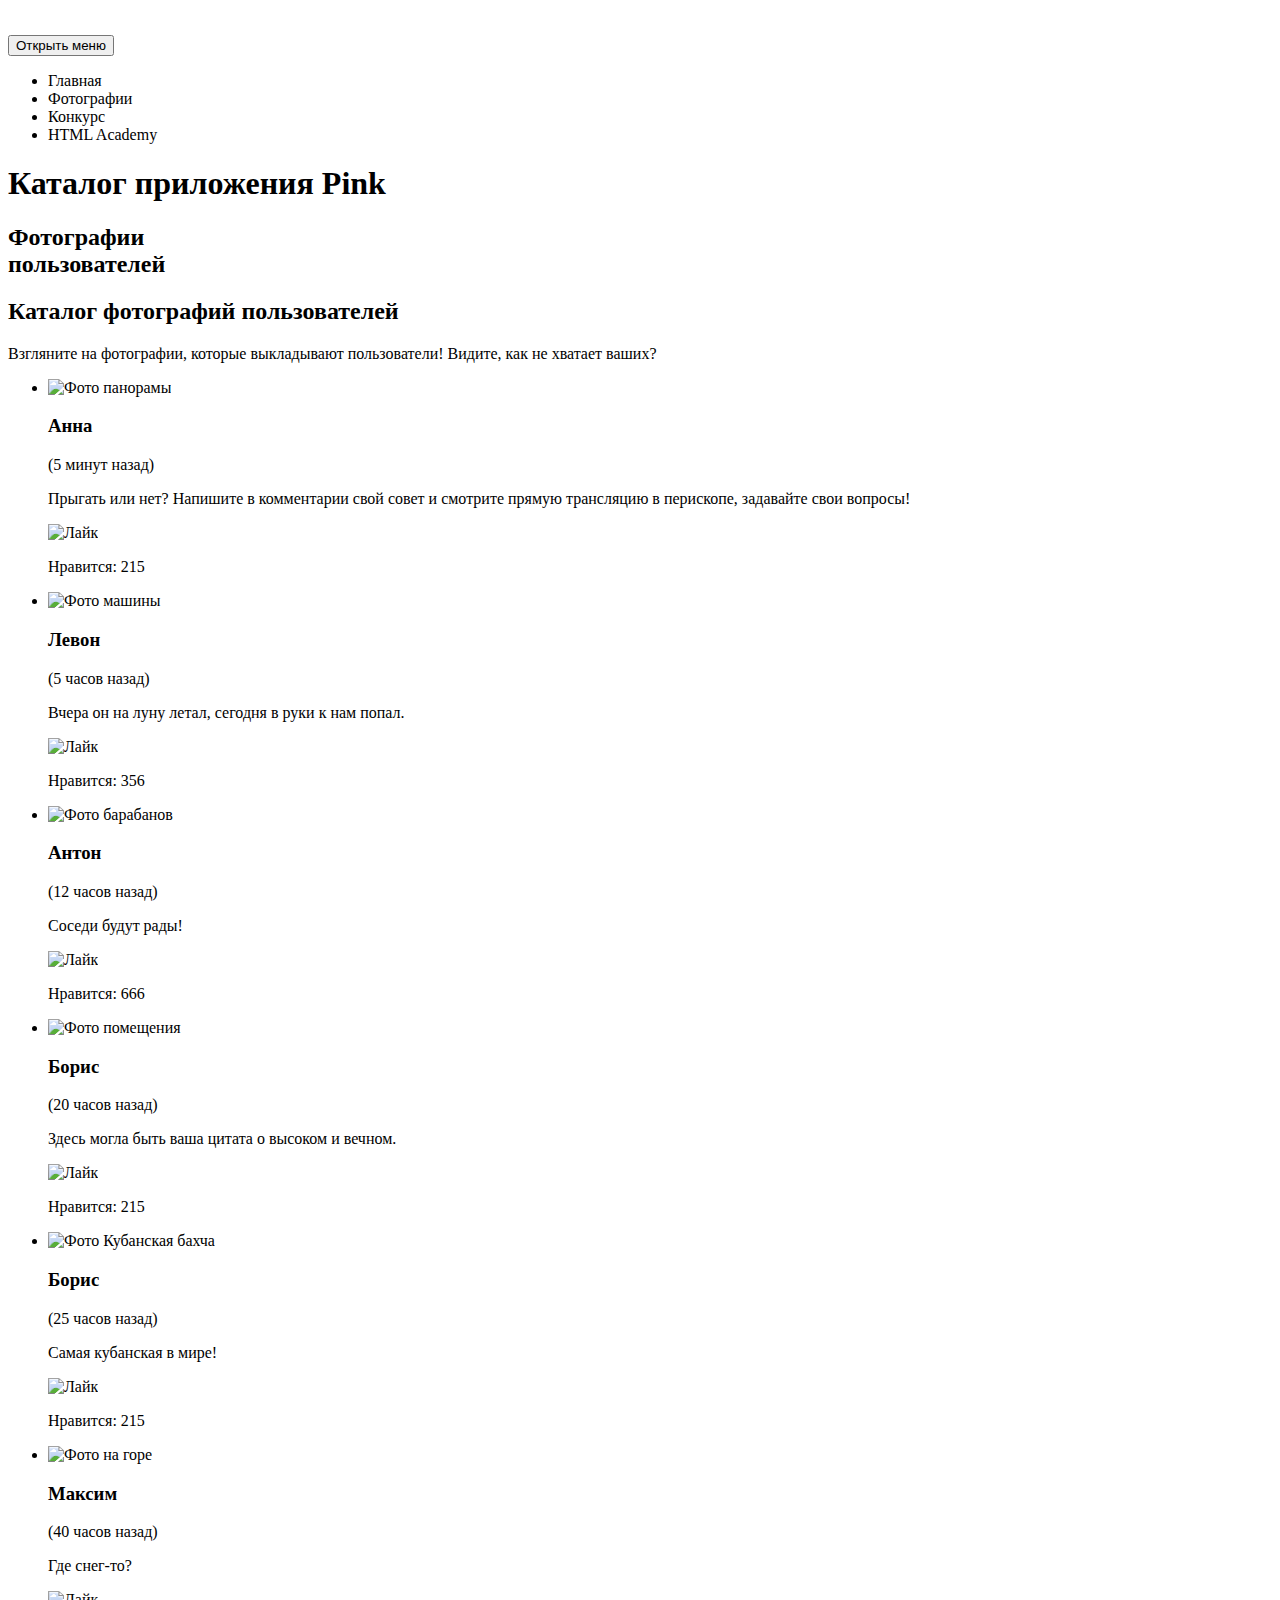
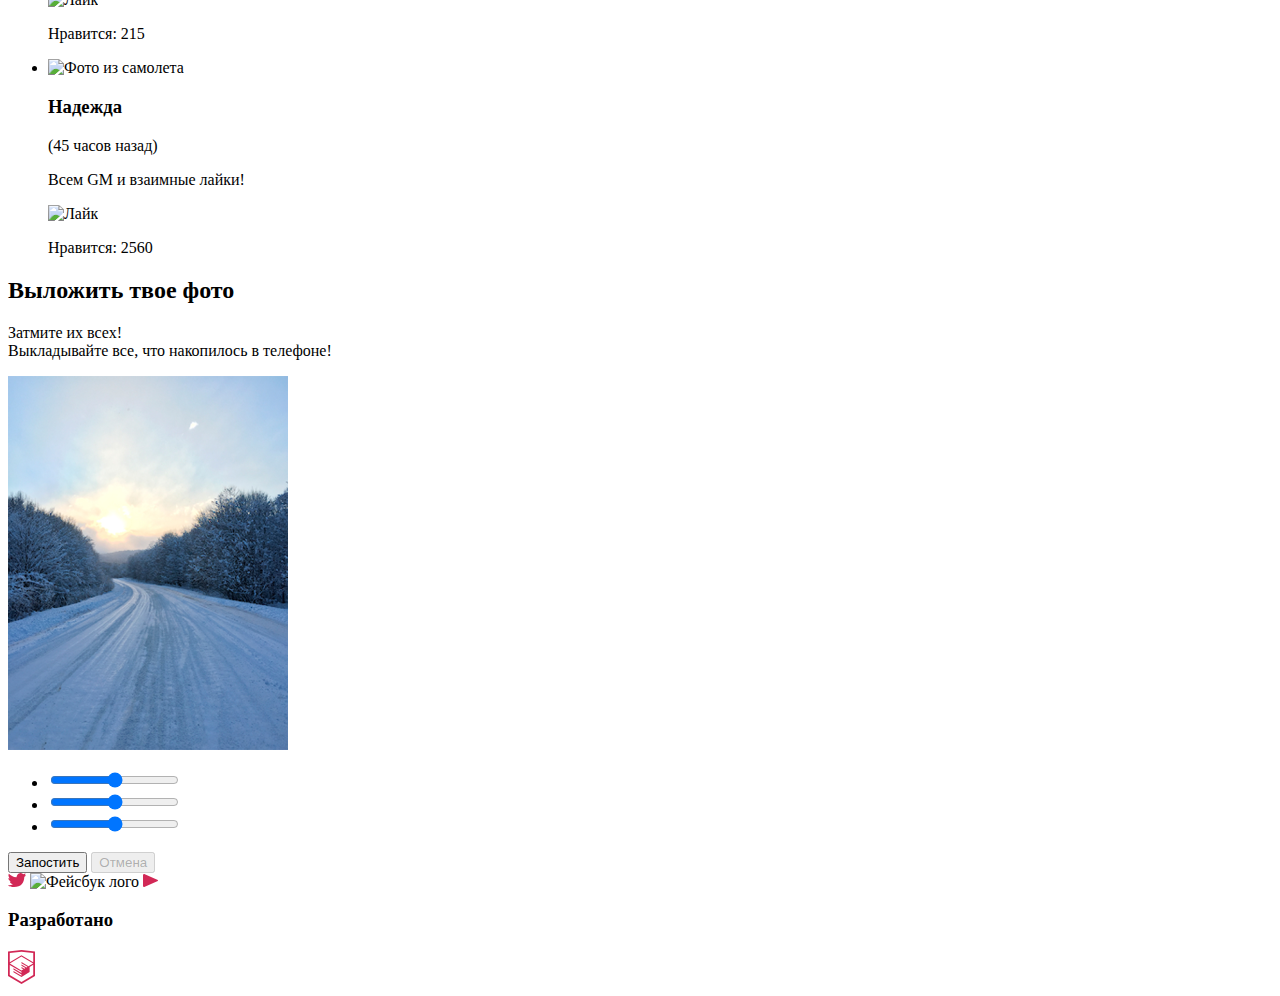
==== catalog.html @ 9d9a6d83 "pink main page" ====
<!DOCTYPE html>
<html class="page" lang="ru">
<head>
  <meta charset="utf-8">
  <title>Приложение Пинк</title>
</head>
<body class="page__body">
  <header class="header">
    <a class="header__logo header__logo--device">
      <img src="img/logo-mobile.svg" width="74" height="23" alt="Логотип приложения Пинк">
    </a>
    <nav class="main-nav">
      <button class="main-nav__toggle" type="button"><span class="visually-hidden">Открыть меню</span></button>
      <div class="main-nav__wrapper">
        <ul class="main-nav__list">
          <li class="main-nav__item">
            <a>Главная</a>
          </li>
          <li class="main-nav__item">
            <a>Фотографии</a>
          </li>
          <li class="main-nav__item main-nav__item--active">
            <a>Конкурс</a>
          </li>
          <li class="main-nav__item">
            <a>HTML Academy</a>
          </li>
        </ul>
      </div>
    </nav>
  </header>
  <main class="page-main">
    <h1 class="visually-hidden">Каталог приложения Pink</h1>
    <section class="cat-intro">
      <div class="cat-intro__wrapper">
        <h2 class="cat-intro__title">Фотографии<br>пользователей</h2>
      </div>
    </section>
    <section class="photos">
      <h2 class="visually-hidden">Каталог фотографий пользователей</h2>
      <div class="photos__wrapper">
        <p class="photos__subject">
          Взгляните на фотографии, которые выкладывают пользователи!
          Видите, как не хватает ваших?
        </p>
        <nav class="photos__content">
          <div class="photos__content-wrapper">
            <ul class="photos__list">
              <li class="photos__item photos__item-panorama">
                <img class="photos__img" src="img/photo-anna.png" width="320" height="137" alt="Фото панорамы">
                <h3 class="photos__item-name">Анна</h3>
                <time class="photos__item-date item-anna" datetime="20:00">(5 минут назад)</time>
                <p class="photos__item-text">
                  Прыгать или нет? Напишите в комментарии свой совет и смотрите прямую трансляцию в
                  перископе, задавайте свои вопросы!
                </p>
                <div class="photos__item-footnote">
                  <img src="img/heart.svg" width="13" height="12" alt="Лайк">
                  <p class="photos__item-like">Нравится: 215</p>
                </div>
              </li>
              <li class="photos__item">
                <img class="photos__img" src="img/photo-levon.png" width="280" height="180" alt="Фото машины">
                <h3 class="photos__item-name">Левон</h3>
                <time class="photos__item-date item-levon" datetime="20:00">(5 часов назад)</time>
                <p class="photos__item-text">
                  Вчера он на луну летал, сегодня в руки к нам попал.
                </p>
                <div class="photos__item-footnote">
                  <img src="img/heart.svg" width="13" height="12" alt="Лайк">
                  <p class="photos__item-like">Нравится: 356</p>
                </div>
              </li>
              <li class="photos__item">
                <img class="photos__img" src="img/photo-anton.png" width="280" height="180" alt="Фото барабанов">
                <h3 class="photos__item-name">Антон</h3>
                <time class="photos__item-date item-levon" datetime="20:00">(12 часов назад)</time>
                <p class="photos__item-text">
                  Соседи будут рады!
                </p>
                <div class="photos__item-footnote">
                  <img src="img/heart.svg" width="13" height="12" alt="Лайк">
                  <p class="photos__item-like">Нравится: 666</p>
                </div>
              </li>
              <li class="photos__item">
                <img class="photos__img" src="img/photo-boris.png" width="280" height="180" alt="Фото помещения">
                <h3 class="photos__item-name">Борис</h3>
                <time class="photos__item-date item-boris" datetime="20:00">(20 часов назад)</time>
                <p class="photos__item-text">
                  Здесь могла быть ваша цитата о высоком и вечном.
                </p>
                <div class="photos__item-footnote">
                  <img src="img/heart.svg" width="13" height="12" alt="Лайк">
                  <p class="photos__item-like">Нравится: 215</p>
                </div>
              </li>
              <li class="photos__item">
                <img class="photos__img" src="img/photo-sergey.png" width="280" height="180" alt="Фото Кубанская бахча">
                <h3 class="photos__item-name">Борис</h3>
                <time class="photos__item-date item-sergey" datetime="20:00">(25 часов назад)</time>
                <p class="photos__item-text">
                  Самая кубанская в мире!
                </p>
                <div class="photos__item-footnote">
                  <img src="img/heart.svg" width="13" height="12" alt="Лайк">
                  <p class="photos__item-like">Нравится: 215</p>
                </div>
              </li>
              <li class="photos__item">
                <img class="photos__img" src="img/photo-maxim.png" width="280" height="180" alt="Фото на горе">
                <h3 class="photos__item-name">Максим</h3>
                <time class="photos__item-date item-maxim" datetime="20:00">(40 часов назад)</time>
                <p class="photos__item-text">
                  Где снег-то?
                </p>
                <div class="photos__item-footnote">
                  <img src="img/heart.svg" width="13" height="12" alt="Лайк">
                  <p class="photos__item-like">Нравится: 215</p>
                </div>
              </li>
              <li class="photos__item">
                <img class="photos__img" src="img/photo-nadejda.png" width="280" height="180" alt="Фото из самолета">
                <h3 class="photos__item-name">Надежда</h3>
                <time class="photos__item-date item-nadejda" datetime="20:00">(45 часов назад)</time>
                <p class="photos__item-text">
                  Всем GM и взаимные лайки!
                </p>
                <div class="photos__item-footnote">
                  <img src="img/heart.svg" width="13" height="12" alt="Лайк">
                  <p class="photos__item-like">Нравится: 2560</p>
                </div>
              </li>
            </ul>
          </div>
        </nav>
      </div>
    </section>
    <section class="photo-upload">
      <h2 class="visually-hidden">Выложить твое фото</h2>
      <div class="photo-upload__wrapper">
        <p class="photo-upload__invitation">
          Затмите их всех!<br>Выкладывайте все, что накопилось в телефоне!
        </p>
        <div class="photo-upload__post">
          <img class="photo-upload__img" src="img/photo-my.png" width="280" height="374" alt="Фото зимней дороги">
          <nav class="sliders">
            <ul class="sliders__list">
              <li class="sliders__item">
                <label class="sliders__icon" for="slider-crop"></label>
                <input class="sliders__slider" id="slider-crop" type="range" name="slider-crop">
              </li>
              <li class="sliders__item">
                <label class="sliders__icon" for="slider-fill"></label>
                <input class="sliders__slider" id="slider-fill" type="range" name="slider-fill">
              </li>
              <li class="sliders__item">
                <label class="sliders__icon" for="slider-contrast"></label>
                <input class="sliders__slider" id="slider-contrast" type="range" name="slider-contrast">
              </li>
            </ul>
          </nav>
          <button class="photo-upload__button photo-upload__button--active" type="button">
            <span class="photo-upload__button-name">Запостить</span>
          </button>
          <button class="photo-upload__button" type="button" disabled>
            <span class="photo-upload__button-name">Отмена</span>
          </button>
        </div>
      </div>
    </section>
  </main>
  <footer class="page-footer">
    <div class="page-footer__wrapper">
      <div class="page-footer__logo">
      </div>
      <div class="social">
        <div class="social__wrapper">
          <img class="social__img social__twitter" src="img/twitter.svg" width="18" height="14" alt="Твиттер лого">
          <img class="social__img social__fb" src="img/fb.svg" width="9" height="18" alt="Фейсбук лого">
          <img class="social__img social__youtube" src="img/youtube.svg" width="15" height="13" alt="Ютуб лого">
        </div>
      </div>
      <div class="page-footer__dev">
        <h3 class="page-footer__dev-name">Разработано</h3>
        <img class="page-footer__dev-logo" src="img/htmlacademy.svg" width="27" height="34" alt="htmlacademy лого">
      </div>
    </div>
  </footer>
</body>
</html>
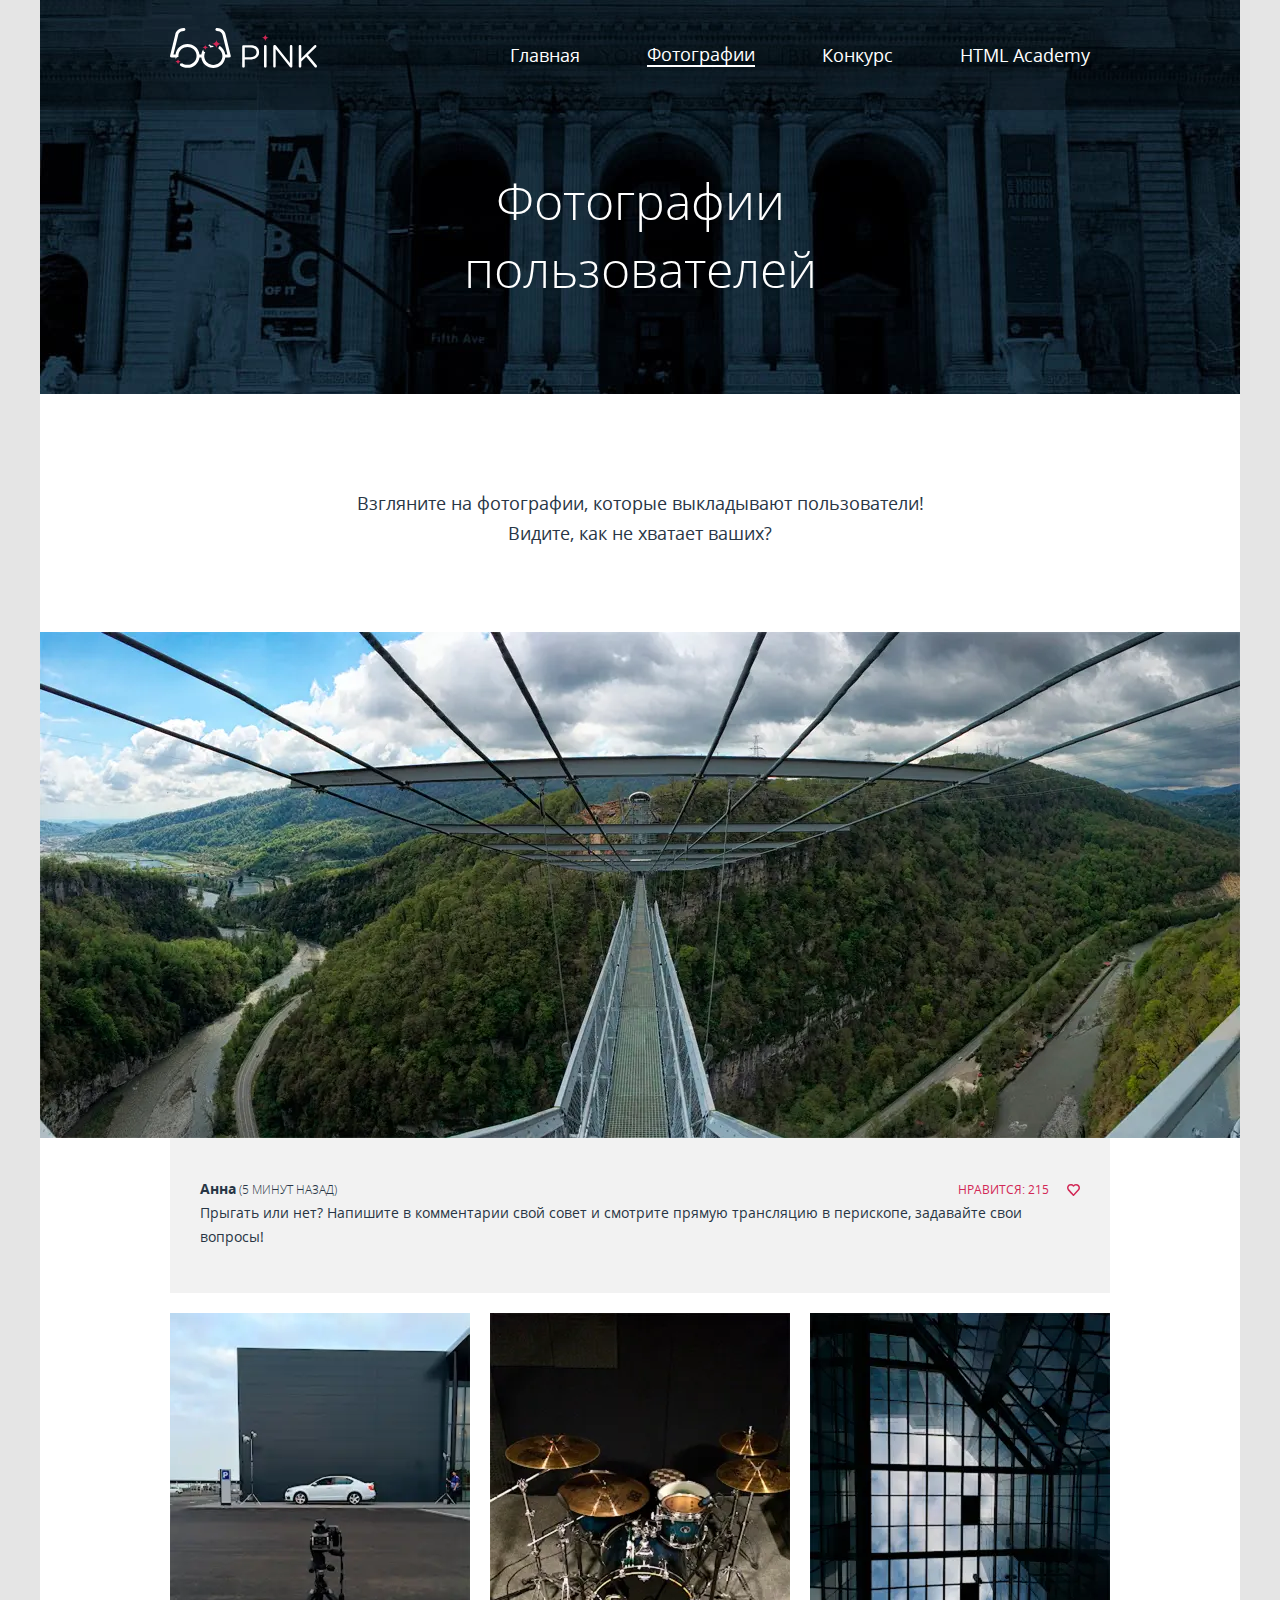
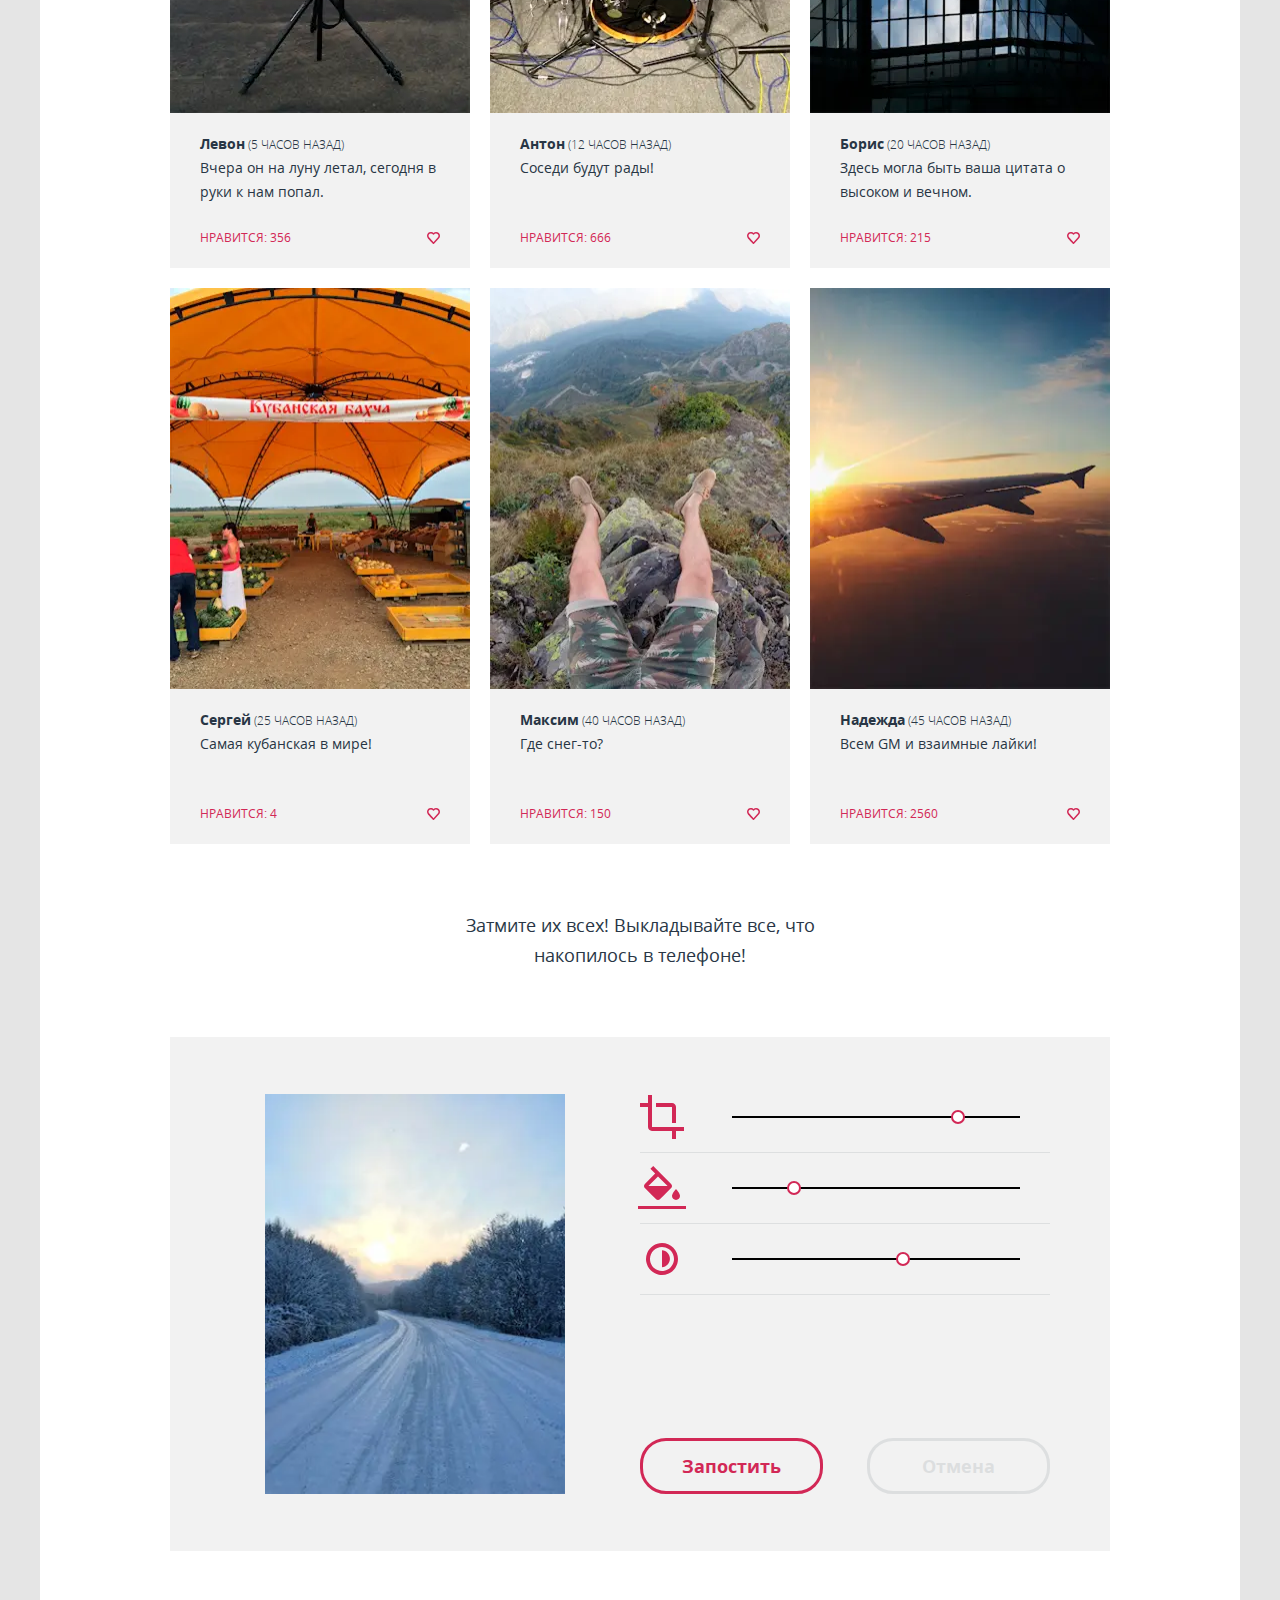
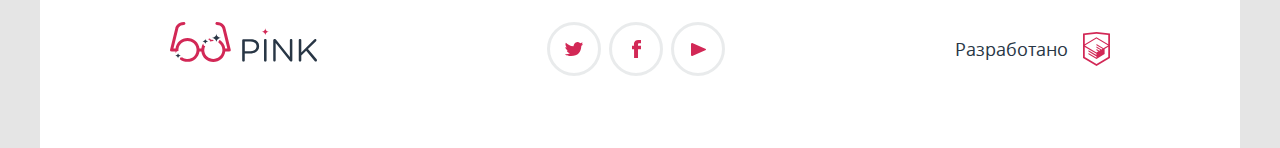
==== commit 6d3e82f4: "Основное закончил" ====
--- a/catalog.html
+++ b/catalog.html
@@ -2,190 +2,463 @@
 <html class="page" lang="ru">
 <head>
   <meta charset="utf-8">
+  <meta name="viewport" content="width=device-width,initial-scale=1">
   <title>Приложение Пинк</title>
+  <link rel="icon" href="favicon.ico">
+  <link rel="stylesheet" href="css/style.css">
 </head>
 <body class="page__body">
-  <header class="header">
-    <a class="header__logo header__logo--device">
-      <img src="img/logo-mobile.svg" width="74" height="23" alt="Логотип приложения Пинк">
-    </a>
-    <nav class="main-nav">
-      <button class="main-nav__toggle" type="button"><span class="visually-hidden">Открыть меню</span></button>
-      <div class="main-nav__wrapper">
-        <ul class="main-nav__list">
-          <li class="main-nav__item">
-            <a>Главная</a>
-          </li>
-          <li class="main-nav__item">
-            <a>Фотографии</a>
-          </li>
-          <li class="main-nav__item main-nav__item--active">
-            <a>Конкурс</a>
-          </li>
-          <li class="main-nav__item">
-            <a>HTML Academy</a>
-          </li>
-        </ul>
-      </div>
-    </nav>
-  </header>
-  <main class="page-main">
-    <h1 class="visually-hidden">Каталог приложения Pink</h1>
-    <section class="cat-intro">
-      <div class="cat-intro__wrapper">
-        <h2 class="cat-intro__title">Фотографии<br>пользователей</h2>
-      </div>
-    </section>
-    <section class="photos">
-      <h2 class="visually-hidden">Каталог фотографий пользователей</h2>
-      <div class="photos__wrapper">
-        <p class="photos__subject">
-          Взгляните на фотографии, которые выкладывают пользователи!
-          Видите, как не хватает ваших?
-        </p>
-        <nav class="photos__content">
-          <div class="photos__content-wrapper">
-            <ul class="photos__list">
-              <li class="photos__item photos__item-panorama">
-                <img class="photos__img" src="img/photo-anna.png" width="320" height="137" alt="Фото панорамы">
-                <h3 class="photos__item-name">Анна</h3>
-                <time class="photos__item-date item-anna" datetime="20:00">(5 минут назад)</time>
-                <p class="photos__item-text">
-                  Прыгать или нет? Напишите в комментарии свой совет и смотрите прямую трансляцию в
-                  перископе, задавайте свои вопросы!
-                </p>
-                <div class="photos__item-footnote">
-                  <img src="img/heart.svg" width="13" height="12" alt="Лайк">
-                  <p class="photos__item-like">Нравится: 215</p>
-                </div>
+  <svg style="display: none">
+    <symbol id="logo-mobile" width="74" height="23" viewBox="0 0 74 23">
+      <path d="M0.00496827 1.54857C0.00487772 1.21254 0.135804 0.889818 0.369742 0.649431C0.60368 0.409043 0.922049 0.27008 1.25676 0.262266H8.39001C13.4469 0.262266 16.7751 2.9645 16.7751 7.39179V7.45162C16.7751 12.2977 12.7415 14.8105 7.97274 14.8105H2.53836V21.611C2.55394 21.7874 2.53277 21.9651 2.47619 22.1329C2.41961 22.3006 2.32887 22.4547 2.20973 22.5854C2.09058 22.716 1.94565 22.8204 1.78416 22.8918C1.62266 22.9631 1.44812 23 1.27166 23C1.0952 23 0.920671 22.9631 0.759173 22.8918C0.597674 22.8204 0.452744 22.716 0.333602 22.5854C0.21446 22.4547 0.123708 22.3006 0.0671295 22.1329C0.0105515 21.9651 -0.0106138 21.7874 0.00496827 21.611V1.54857ZM8.07209 12.5171C11.7778 12.5171 14.2119 10.5228 14.2119 7.53139V7.47156C14.2119 4.26078 11.8175 2.59556 8.25092 2.59556H2.58804V12.4772L8.07209 12.5171Z"/>
+      <path d="M21.5935 1.38904C21.5779 1.21262 21.5991 1.03487 21.6556 0.867114C21.7122 0.699353 21.803 0.545245 21.9221 0.414596C22.0412 0.283947 22.1862 0.179616 22.3477 0.108238C22.5092 0.0368607 22.6837 0 22.8602 0C23.0366 0 23.2112 0.0368607 23.3727 0.108238C23.5342 0.179616 23.6791 0.283947 23.7982 0.414596C23.9174 0.545245 24.0081 0.699353 24.0647 0.867114C24.1213 1.03487 24.1425 1.21262 24.1269 1.38904V21.611C24.1425 21.7874 24.1213 21.9651 24.0647 22.1329C24.0081 22.3006 23.9174 22.4548 23.7982 22.5854C23.6791 22.7161 23.5342 22.8204 23.3727 22.8918C23.2112 22.9631 23.0366 23 22.8602 23C22.6837 23 22.5092 22.9631 22.3477 22.8918C22.1862 22.8204 22.0412 22.7161 21.9221 22.5854C21.803 22.4548 21.7122 22.3006 21.6556 22.1329C21.5991 21.9651 21.5779 21.7874 21.5935 21.611V1.38904Z"/>
+      <path d="M30.674 1.41895C30.6816 1.08908 30.8163 0.775007 31.0497 0.542621C31.2831 0.310235 31.597 0.177597 31.9258 0.172531H32.2735C32.5316 0.177833 32.7843 0.248188 33.0082 0.377127C33.2322 0.506065 33.4202 0.689448 33.5551 0.910412L47.1559 18.3104V1.35912C47.1559 1.0312 47.2857 0.7167 47.5168 0.484821C47.7478 0.252942 48.0611 0.122673 48.3879 0.122673C48.7146 0.122673 49.0279 0.252942 49.259 0.484821C49.49 0.7167 49.6198 1.0312 49.6198 1.35912V21.6508C49.6252 21.8051 49.5993 21.9589 49.5435 22.1028C49.4878 22.2467 49.4034 22.3777 49.2956 22.4878C49.1877 22.5979 49.0587 22.6848 48.9163 22.7432C48.7739 22.8016 48.6211 22.8303 48.4673 22.8275H48.3382C48.0744 22.8092 47.8184 22.7294 47.5908 22.5944C47.3631 22.4593 47.17 22.2728 47.0268 22.0497L33.1179 4.24085V21.6508C33.1158 21.9722 32.991 22.2805 32.7692 22.5124C32.5474 22.7442 32.2456 22.882 31.9258 22.8973C31.6008 22.892 31.291 22.7581 31.064 22.5246C30.8369 22.2911 30.711 21.9771 30.7137 21.6508V1.41895H30.674Z"/>
+      <path d="M55.9384 1.38904C55.9228 1.21262 55.944 1.03487 56.0005 0.867114C56.0571 0.699353 56.1479 0.545245 56.267 0.414596C56.3862 0.283947 56.5311 0.179616 56.6926 0.108238C56.8541 0.0368607 57.0286 0 57.2051 0C57.3815 0 57.5561 0.0368607 57.7176 0.108238C57.8791 0.179616 58.024 0.283947 58.1431 0.414596C58.2623 0.545245 58.353 0.699353 58.4096 0.867114C58.4662 1.03487 58.4874 1.21262 58.4718 1.38904V13.6837L71.2282 0.551443C71.4899 0.279712 71.8455 0.119105 72.2216 0.10273C72.5468 0.115453 72.8548 0.252812 73.0821 0.486531C73.3094 0.72025 73.4388 1.03254 73.4436 1.35912C73.4366 1.52896 73.3961 1.69572 73.3245 1.84975C73.2529 2.00379 73.1516 2.14205 73.0264 2.25655L65.0785 10.1539L73.6523 20.6836C73.8764 20.9441 73.9998 21.2768 74 21.6209C73.9961 21.7933 73.9583 21.9633 73.8887 22.121C73.8191 22.2786 73.719 22.4209 73.5943 22.5395C73.4696 22.6582 73.3228 22.7509 73.1622 22.8123C73.0016 22.8737 72.8305 22.9026 72.6588 22.8973C72.4588 22.8891 72.2639 22.8322 72.0908 22.7314C71.9177 22.6306 71.7716 22.4891 71.6653 22.3189L63.3001 11.859L58.4718 16.7051V21.591C58.4718 21.7573 58.4391 21.922 58.3757 22.0756C58.3123 22.2293 58.2194 22.3689 58.1022 22.4865C57.9851 22.6041 57.846 22.6973 57.6929 22.761C57.5398 22.8246 57.3757 22.8574 57.21 22.8574C57.0443 22.8574 56.8803 22.8246 56.7272 22.761C56.5741 22.6973 56.435 22.6041 56.3179 22.4865C56.2007 22.3689 56.1078 22.2293 56.0443 22.0756C55.9809 21.922 55.9483 21.7573 55.9483 21.591V1.38904H55.9384Z"/>
+    </symbol>
+    <symbol id="logo-tablet" width="145" height="40" viewBox="0 0 145 40">
+      <path fill-rule="evenodd" clip-rule="evenodd" d="M53.8917 6.58616L58.9302 27.7312C59.0013 27.9491 59.0184 28.1815 58.98 28.4078C58.9417 28.6341 58.849 28.8472 58.7102 29.0284C58.5715 29.2096 58.3909 29.3532 58.1845 29.4465C57.978 29.5398 57.7522 29.58 57.5268 29.5635H53.5201C52.8298 35.3747 47.9494 39.8784 42.0315 39.8784C36.1136 39.8784 31.2332 35.3747 30.543 29.5635H28.5778C27.8869 35.442 22.9527 40 16.9685 40C10.9742 40 6.0335 35.4266 5.35571 29.5337H1.45014C1.22961 29.5445 1.00974 29.5014 0.808914 29.4082C0.608085 29.315 0.432119 29.1743 0.295711 28.9979C0.159304 28.8214 0.0664152 28.6144 0.0248022 28.3941C-0.0168108 28.1737 -0.00593994 27.9464 0.0565069 27.7312L5.10477 6.58616C5.45562 4.25872 7.63865 0 13.4861 0C13.8738 0 14.2456 0.156518 14.5197 0.435122C14.7939 0.713727 14.9479 1.0916 14.9479 1.4856C14.9479 1.87961 14.7939 2.25748 14.5197 2.53608C14.2456 2.81468 13.8738 2.9712 13.4861 2.9712C8.7789 2.9712 8.04797 6.6654 7.9895 7.07146L3.3408 26.6022H5.37467C6.12089 20.7847 11.0272 16.2918 16.9685 16.2918C22.9066 16.2918 27.8107 20.7798 28.5611 26.5926L30.5587 26.6017C31.3043 20.8518 36.1567 16.4134 42.0315 16.4134C47.9178 16.4134 52.7776 20.8691 53.5086 26.6353V26.5824H55.6459L51.007 7.07146C50.9387 6.6654 50.237 2.9712 45.5104 2.9712C45.1227 2.9712 44.7509 2.81468 44.4767 2.53608C44.2026 2.25748 44.0485 1.87961 44.0485 1.4856C44.0485 1.0916 44.2026 0.713727 44.4767 0.435122C44.7509 0.156518 45.1227 0 45.5104 0C51.3578 0 53.5408 4.25872 53.8917 6.58616ZM25.6722 29.5635C25.7448 29.1018 25.7825 28.6283 25.7825 28.1459C25.7825 27.6164 25.7371 27.0977 25.65 26.5935C24.9252 22.3982 21.3141 19.2097 16.9685 19.2097C12.6203 19.2097 9.00753 22.402 8.28571 26.601C8.19945 27.1028 8.15447 27.619 8.15447 28.1459C8.15447 28.6205 8.19096 29.0864 8.26125 29.541C8.92191 33.8136 12.5687 37.0821 16.9685 37.0821C21.3605 37.0821 25.0023 33.8251 25.6722 29.5635ZM50.6138 29.5635C50.6874 29.102 50.7256 28.6285 50.7256 28.1459C50.7256 23.2777 46.8331 19.3313 42.0315 19.3313C37.2299 19.3313 33.3374 23.2777 33.3374 28.1459C33.3374 28.6285 33.3756 29.102 33.4492 29.5635C34.118 33.7577 37.7058 36.9605 42.0315 36.9605C46.3572 36.9605 49.945 33.7577 50.6138 29.5635Z"/>
+      <path d="M71.005 18.5486C71.0049 18.2125 71.1358 17.8898 71.3697 17.6494C71.6037 17.409 71.9221 17.2701 72.2568 17.2623H79.39C84.4469 17.2623 87.7751 19.9645 87.7751 24.3918V24.4516C87.7751 29.2977 83.7415 31.8105 78.9727 31.8105H73.5384V38.611C73.5539 38.7874 73.5328 38.9651 73.4762 39.1329C73.4196 39.3006 73.3289 39.4547 73.2097 39.5854C73.0906 39.716 72.9457 39.8204 72.7842 39.8918C72.6227 39.9631 72.4481 40 72.2717 40C72.0952 40 71.9207 39.9631 71.7592 39.8918C71.5977 39.8204 71.4527 39.716 71.3336 39.5854C71.2145 39.4547 71.1237 39.3006 71.0671 39.1329C71.0106 38.9651 70.9894 38.7874 71.005 38.611V18.5486ZM79.0721 29.5171C82.7778 29.5171 85.2119 27.5228 85.2119 24.5314V24.4716C85.2119 21.2608 82.8175 19.5956 79.2509 19.5956H73.588V29.4772L79.0721 29.5171Z"/>
+      <path d="M92.5935 18.389C92.5779 18.2126 92.5991 18.0349 92.6556 17.8671C92.7122 17.6994 92.803 17.5452 92.9221 17.4146C93.0412 17.2839 93.1862 17.1796 93.3477 17.1082C93.5092 17.0369 93.6837 17 93.8602 17C94.0366 17 94.2112 17.0369 94.3727 17.1082C94.5342 17.1796 94.6791 17.2839 94.7982 17.4146C94.9174 17.5452 95.0081 17.6994 95.0647 17.8671C95.1213 18.0349 95.1424 18.2126 95.1269 18.389V38.611C95.1424 38.7874 95.1213 38.9651 95.0647 39.1329C95.0081 39.3006 94.9174 39.4548 94.7982 39.5854C94.6791 39.7161 94.5342 39.8204 94.3727 39.8918C94.2112 39.9631 94.0366 40 93.8602 40C93.6837 40 93.5092 39.9631 93.3477 39.8918C93.1862 39.8204 93.0412 39.7161 92.9221 39.5854C92.803 39.4548 92.7122 39.3006 92.6556 39.1329C92.5991 38.9651 92.5779 38.7874 92.5935 38.611V18.389Z"/>
+      <path d="M101.674 18.419C101.682 18.0891 101.816 17.775 102.05 17.5426C102.283 17.3102 102.597 17.1776 102.926 17.1725H103.273C103.532 17.1778 103.784 17.2482 104.008 17.3771C104.232 17.5061 104.42 17.6894 104.555 17.9104L118.156 35.3104V18.3591C118.156 18.0312 118.286 17.7167 118.517 17.4848C118.748 17.2529 119.061 17.1227 119.388 17.1227C119.715 17.1227 120.028 17.2529 120.259 17.4848C120.49 17.7167 120.62 18.0312 120.62 18.3591V38.6508C120.625 38.8051 120.599 38.9589 120.544 39.1028C120.488 39.2467 120.403 39.3777 120.296 39.4878C120.188 39.5979 120.059 39.6848 119.916 39.7432C119.774 39.8016 119.621 39.8303 119.467 39.8275H119.338C119.074 39.8092 118.818 39.7294 118.591 39.5944C118.363 39.4594 118.17 39.2728 118.027 39.0497L104.118 21.2408V38.6508C104.116 38.9722 103.991 39.2805 103.769 39.5124C103.547 39.7442 103.246 39.882 102.926 39.8973C102.601 39.892 102.291 39.7581 102.064 39.5246C101.837 39.2911 101.711 38.9771 101.714 38.6508V18.419H101.674Z"/>
+      <path d="M126.938 18.389C126.923 18.2126 126.944 18.0349 127.001 17.8671C127.057 17.6994 127.148 17.5452 127.267 17.4146C127.386 17.2839 127.531 17.1796 127.693 17.1082C127.854 17.0369 128.029 17 128.205 17C128.382 17 128.556 17.0369 128.718 17.1082C128.879 17.1796 129.024 17.2839 129.143 17.4146C129.262 17.5452 129.353 17.6994 129.41 17.8671C129.466 18.0349 129.487 18.2126 129.472 18.389V30.6837L142.228 17.5514C142.49 17.2797 142.845 17.1191 143.222 17.1027C143.547 17.1155 143.855 17.2528 144.082 17.4865C144.309 17.7202 144.439 18.0325 144.444 18.3591C144.437 18.529 144.396 18.6957 144.325 18.8498C144.253 19.0038 144.152 19.1421 144.026 19.2565L136.078 27.1539L144.652 37.6836C144.876 37.9441 145 38.2768 145 38.6209C144.996 38.7933 144.958 38.9633 144.889 39.121C144.819 39.2786 144.719 39.4209 144.594 39.5395C144.47 39.6582 144.323 39.7509 144.162 39.8123C144.002 39.8737 143.831 39.9026 143.659 39.8973C143.459 39.8891 143.264 39.8322 143.091 39.7314C142.918 39.6306 142.772 39.4891 142.665 39.3189L134.3 28.859L129.472 33.7051V38.591C129.472 38.7573 129.439 38.922 129.376 39.0756C129.312 39.2293 129.219 39.3689 129.102 39.4865C128.985 39.6041 128.846 39.6973 128.693 39.761C128.54 39.8246 128.376 39.8574 128.21 39.8574C128.044 39.8574 127.88 39.8246 127.727 39.761C127.574 39.6973 127.435 39.6041 127.318 39.4865C127.201 39.3689 127.108 39.2293 127.044 39.0756C126.981 38.922 126.948 38.7573 126.948 38.591V18.389H126.938Z"/>
+    </symbol>
+    <symbol id="logo-desktop"  width="147" height="40" viewBox="0 0 147 40" fill="none">
+      <path d="M72.1933 18.4249C72.1932 18.0921 72.3255 17.7726 72.562 17.5345C72.7985 17.2965 73.1204 17.1589 73.4588 17.1511H80.6703C85.7826 17.1511 89.1473 19.827 89.1473 24.211V24.2703C89.1473 29.069 85.0695 31.5573 80.2484 31.5573H74.7544V38.2913C74.7702 38.466 74.7488 38.6421 74.6916 38.8082C74.6344 38.9743 74.5426 39.1269 74.4222 39.2563C74.3017 39.3856 74.1552 39.489 73.992 39.5596C73.8287 39.6303 73.6522 39.6668 73.4738 39.6668C73.2954 39.6668 73.119 39.6303 72.9557 39.5596C72.7925 39.489 72.6459 39.3856 72.5255 39.2563C72.405 39.1269 72.3133 38.9743 72.2561 38.8082C72.1989 38.6421 72.1775 38.466 72.1933 38.2913V18.4249ZM80.3489 29.2863C84.0952 29.2863 86.556 27.3115 86.556 24.3493V24.29C86.556 21.1106 84.1354 19.4616 80.5297 19.4616H74.8047V29.2468L80.3489 29.2863Z" fill="white"/>
+      <path d="M94.0186 18.2669C94.0028 18.0922 94.0242 17.9162 94.0814 17.7501C94.1386 17.5839 94.2304 17.4313 94.3508 17.302C94.4713 17.1726 94.6178 17.0693 94.781 16.9986C94.9443 16.9279 95.1208 16.8914 95.2992 16.8914C95.4776 16.8914 95.654 16.9279 95.8173 16.9986C95.9806 17.0693 96.1271 17.1726 96.2475 17.302C96.368 17.4313 96.4597 17.5839 96.5169 17.7501C96.5741 17.9162 96.5955 18.0922 96.5798 18.2669V38.2913C96.5955 38.466 96.5741 38.642 96.5169 38.8082C96.4597 38.9743 96.368 39.1269 96.2475 39.2563C96.1271 39.3856 95.9806 39.489 95.8173 39.5596C95.654 39.6303 95.4776 39.6668 95.2992 39.6668C95.1208 39.6668 94.9443 39.6303 94.781 39.5596C94.6178 39.489 94.4713 39.3856 94.3508 39.2563C94.2304 39.1269 94.1386 38.9743 94.0814 38.8082C94.0242 38.642 94.0028 38.466 94.0186 38.2913V18.2669Z" fill="white"/>
+      <path d="M103.199 18.2965C103.206 17.9699 103.343 17.6588 103.579 17.4287C103.815 17.1986 104.132 17.0673 104.464 17.0623H104.816C105.077 17.0675 105.332 17.1372 105.559 17.2649C105.785 17.3925 105.975 17.5741 106.111 17.7929L119.862 35.0231V18.2373C119.862 17.9125 119.993 17.6011 120.226 17.3715C120.46 17.1419 120.777 17.0129 121.107 17.0129C121.437 17.0129 121.754 17.1419 121.988 17.3715C122.221 17.6011 122.352 17.9125 122.352 18.2373V38.3308C122.358 38.4836 122.332 38.6359 122.275 38.7784C122.219 38.9209 122.134 39.0506 122.025 39.1596C121.916 39.2687 121.785 39.3547 121.641 39.4125C121.497 39.4704 121.343 39.4987 121.187 39.496H121.057C120.79 39.4779 120.531 39.3989 120.301 39.2652C120.071 39.1314 119.876 38.9468 119.731 38.7258L105.67 21.0908V38.3308C105.667 38.6491 105.541 38.9544 105.317 39.184C105.093 39.4135 104.788 39.5499 104.464 39.5651C104.136 39.5599 103.823 39.4272 103.593 39.1961C103.363 38.9649 103.236 38.6539 103.239 38.3308V18.2965H103.199Z" fill="white"/>
+      <path d="M128.74 18.2669C128.724 18.0922 128.746 17.9162 128.803 17.7501C128.86 17.5839 128.952 17.4313 129.072 17.302C129.193 17.1726 129.339 17.0693 129.503 16.9986C129.666 16.9279 129.842 16.8914 130.021 16.8914C130.199 16.8914 130.376 16.9279 130.539 16.9986C130.702 17.0693 130.849 17.1726 130.969 17.302C131.09 17.4313 131.181 17.5839 131.239 17.7501C131.296 17.9162 131.317 18.0922 131.301 18.2669V30.4415L144.198 17.4375C144.462 17.1684 144.822 17.0094 145.202 16.9931C145.531 17.0057 145.842 17.1418 146.072 17.3732C146.302 17.6046 146.433 17.9139 146.438 18.2373C146.43 18.4054 146.39 18.5706 146.317 18.7231C146.245 18.8756 146.142 19.0125 146.016 19.1259L137.981 26.9461L146.648 37.3731C146.875 37.631 147 37.9604 147 38.3012C146.996 38.472 146.958 38.6402 146.887 38.7964C146.817 38.9525 146.716 39.0934 146.59 39.2109C146.464 39.3284 146.315 39.4202 146.153 39.481C145.991 39.5418 145.818 39.5703 145.644 39.5651C145.442 39.557 145.245 39.5006 145.07 39.4008C144.895 39.3011 144.747 39.1609 144.64 38.9924L136.183 28.6346L131.301 33.4333V38.2716C131.301 38.4363 131.268 38.5993 131.204 38.7515C131.14 38.9036 131.046 39.0419 130.928 39.1583C130.809 39.2747 130.669 39.3671 130.514 39.4301C130.359 39.4932 130.193 39.5256 130.026 39.5256C129.858 39.5256 129.692 39.4932 129.538 39.4301C129.383 39.3671 129.242 39.2747 129.124 39.1583C129.005 39.0419 128.911 38.9036 128.847 38.7515C128.783 38.5993 128.75 38.4363 128.75 38.2716V18.2669H128.74Z" fill="white"/>
+      <path d="M98.9401 9.74563C97.9749 9.74563 97.0491 9.36936 96.3656 8.69932C95.6822 8.02927 95.2969 7.12014 95.2942 6.17125C95.2942 7.11923 94.9111 8.02839 94.2293 8.69872C93.5474 9.36905 92.6226 9.74563 91.6583 9.74563C92.6235 9.74825 93.5483 10.127 94.2299 10.7989C94.9115 11.4708 95.2942 12.381 95.2942 13.3299C95.2969 12.3801 95.6818 11.4699 96.365 10.7983C97.0482 10.1267 97.974 9.74824 98.9401 9.74563Z" fill="#D22856"/>
+      <path d="M43.287 19.0667C43.5381 19.0667 43.7792 19.0667 44.0202 19.0667C43.8019 18.6988 43.4897 18.3933 43.1145 18.1803C42.7393 17.9673 42.3141 17.8542 41.8809 17.8522C41.4627 17.8519 41.055 17.7233 40.7147 17.4843C40.3745 17.2454 40.1185 16.908 39.9826 16.5192C39.2588 16.7245 38.5561 16.9955 37.8834 17.3289H38.0743C38.607 17.3289 39.118 17.5369 39.4947 17.9073C39.8714 18.2776 40.083 18.7799 40.083 19.3037C40.088 19.399 40.088 19.4946 40.083 19.59C41.109 19.2225 42.1953 19.0451 43.287 19.0667Z" fill="white"/>
+      <path d="M60.7332 27.6472L55.5406 6.56621C55.179 4.24582 52.9291 0 46.9028 0C46.5033 0 46.1201 0.156044 45.8375 0.433804C45.555 0.711564 45.3962 1.08829 45.3962 1.4811C45.3962 1.87391 45.555 2.25063 45.8375 2.52839C46.1201 2.80615 46.5033 2.9622 46.9028 2.9622C51.7741 2.9622 52.4973 6.6452 52.5676 7.05003L57.3484 26.5018H55.2493C55.0321 24.805 54.4439 23.1744 53.525 21.7222C52.6061 20.2701 51.3783 19.0307 49.926 18.0892C49.4712 18.2774 49.0829 18.5932 48.8096 18.9971C48.5363 19.401 48.3901 19.8751 48.3893 20.3602C48.3948 20.4457 48.3948 20.5314 48.3893 20.6169C49.6107 21.4404 50.6131 22.5401 51.3122 23.8236C52.0113 25.1072 52.3867 26.537 52.4069 27.9928C52.4008 28.4894 52.3538 28.9847 52.2663 29.4739C51.9375 31.5714 50.8559 33.484 49.2173 34.8657C47.5786 36.2474 45.4911 37.007 43.3322 37.007C41.1734 37.007 39.0859 36.2474 37.4472 34.8657C35.8086 33.484 34.727 31.5714 34.3982 29.4739C34.3107 28.9847 34.2636 28.4894 34.2576 27.9928C34.2733 26.6229 34.5993 25.2737 35.2118 24.0432C34.7037 24.0081 34.2282 23.7847 33.8814 23.4181C33.5346 23.0515 33.3424 22.569 33.3436 22.0684C33.3453 21.889 33.277 21.7159 33.1528 21.5846C32.181 23.0752 31.5662 24.7633 31.3549 26.5215H29.4868C29.1663 23.6174 27.7658 20.9319 25.5542 18.9809C23.3427 17.0298 20.4759 15.9507 17.5044 15.9507C14.5329 15.9507 11.6662 17.0298 9.45463 18.9809C7.24307 20.9319 5.84259 23.6174 5.5221 26.5215H3.44302L8.23394 7.05003C8.29421 6.6452 9.0475 2.9622 13.8987 2.9622C14.2983 2.9622 14.6815 2.80615 14.964 2.52839C15.2465 2.25063 15.4053 1.87391 15.4053 1.4811C15.4053 1.08829 15.2465 0.711564 14.964 0.433804C14.6815 0.156044 14.2983 0 13.8987 0C7.87236 0 5.62254 4.24582 5.26096 6.56621L0.0582358 27.6472C-0.00612168 27.8617 -0.0173251 28.0883 0.0255611 28.308C0.0684473 28.5277 0.164178 28.7341 0.304759 28.91C0.44534 29.0859 0.62669 29.2262 0.833664 29.3191C1.04064 29.4121 1.26723 29.455 1.49451 29.4443H5.51206C5.59378 30.055 5.72135 30.659 5.89372 31.2512C5.95717 31.1429 5.99172 31.0206 5.99416 30.8957C5.99416 30.372 6.2058 29.8697 6.58252 29.4993C6.95923 29.129 7.47017 28.9209 8.00293 28.9209C8.16603 28.9231 8.32812 28.9463 8.48504 28.99C8.44128 28.6461 8.41781 28.2999 8.41473 27.9533C8.41742 27.4569 8.46109 26.9616 8.5453 26.4722C8.86708 24.3679 9.94627 22.4469 11.5867 21.0586C13.2271 19.6702 15.3198 18.9066 17.4843 18.9066C19.6489 18.9066 21.7416 19.6702 23.382 21.0586C25.0224 22.4469 26.1016 24.3679 26.4234 26.4722C26.5076 26.9616 26.5513 27.4569 26.554 27.9533C26.5382 30.3054 25.5807 32.5567 23.8889 34.2199C22.1971 35.8831 19.907 36.8243 17.5145 36.8399C15.5563 36.8663 13.6424 36.2668 12.0607 35.1317C11.6982 35.4412 11.235 35.6128 10.755 35.6155C10.5569 35.6181 10.3679 35.6973 10.2288 35.8359C10.0897 35.9745 10.0117 36.1613 10.0117 36.356C10.009 36.6321 9.94739 36.9046 9.83092 37.1558C11.9797 38.9066 14.6835 39.8636 17.4743 39.8613C20.4223 39.8738 23.2728 38.8236 25.4864 36.9095C27.7 34.9953 29.1232 32.35 29.4868 29.4739H31.3147C31.6456 32.3691 33.0499 35.0431 35.2593 36.9848C37.4688 38.9266 40.3285 40 43.2921 40C46.2557 40 49.1154 38.9266 51.3248 36.9848C53.5343 35.0431 54.9385 32.3691 55.2694 29.4739H59.2869C59.5191 29.4904 59.7519 29.4503 59.9647 29.3573C60.1774 29.2642 60.3635 29.121 60.5065 28.9404C60.6495 28.7598 60.7451 28.5473 60.7846 28.3217C60.8241 28.0961 60.8065 27.8645 60.7332 27.6472Z" fill="white"/>
+      <path d="M50.9203 15.9169C50.3273 15.9182 49.7398 15.8045 49.1915 15.5822C48.6432 15.36 48.1448 15.0337 47.725 14.6219C47.3052 14.21 46.9721 13.7209 46.7448 13.1823C46.5176 12.6438 46.4006 12.0665 46.4006 11.4835C46.3979 12.6602 45.9206 13.7878 45.0733 14.619C44.2259 15.4501 43.0778 15.9169 41.8809 15.9169C43.0788 15.9195 44.2268 16.3885 45.0739 17.2212C45.9209 18.0539 46.3979 19.1825 46.4006 20.3602C46.4006 19.1817 46.8768 18.0516 47.7244 17.2183C48.572 16.385 49.7216 15.9169 50.9203 15.9169Z" fill="#D22856"/>
+      <path d="M38.0743 19.3826C37.3417 19.3826 36.6392 19.0966 36.1212 18.5873C35.6032 18.0781 35.3122 17.3875 35.3122 16.6673C35.3122 17.3857 35.0226 18.0749 34.5068 18.5839C33.9909 19.0928 33.291 19.38 32.5602 19.3826C33.2901 19.3826 33.99 19.6677 34.5062 20.1751C35.0223 20.6824 35.3122 21.3706 35.3122 22.0881C35.3149 21.3697 35.607 20.6816 36.1247 20.1745C36.6424 19.6674 37.3435 19.3826 38.0743 19.3826Z" fill="#D22856"/>
+      <path d="M10.7851 33.6407C10.0561 33.6355 9.35868 33.3471 8.84503 32.8384C8.33138 32.3298 8.04314 31.6421 8.04316 30.9253C8.04316 31.6438 7.75354 32.333 7.23772 32.8419C6.7219 33.3508 6.02194 33.6381 5.29114 33.6407C6.02194 33.6433 6.7219 33.9305 7.23772 34.4395C7.75354 34.9484 8.04316 35.6376 8.04316 36.356C8.04314 35.6393 8.33138 34.9516 8.84503 34.4429C9.35868 33.9343 10.0561 33.6459 10.7851 33.6407Z" fill="#D22856"/>
+    </symbol>
+    <symbol id="htmlacademy-logo" width="27" height="34" viewBox="0 0 27 34">
+      <path d="M13.6426 0.0157537L13.5 0L0 1.40733V26.0129L13.5 34L27 26.0129V1.40733L13.6426 0.0157537ZM25.2344 25.0151L13.5 31.9573L1.76561 25.0151V14.9293L13.4507 21.8451L13.4701 23.0984L5.45351 18.3548L5.44295 19.5801L13.4894 24.3885L13.5088 25.675L5.46408 20.9174L5.45351 22.1427L13.5 26.9511L21.6239 22.1182V20.8929V16.909L25.2432 14.7595L25.2344 25.0151ZM25.2344 13.4519L22.0147 15.3319L20.5325 16.2071L13.4666 12.0201L13.456 13.2454L19.4957 16.818L19.4429 16.8495L19.3126 16.9247L18.4536 17.4166L13.4666 14.4689L13.456 15.6942L17.3921 18.0222L16.4591 18.6314L16.438 18.6436L13.4666 16.902L13.456 18.1273L15.4029 19.2615L13.4155 20.4483L1.7973 13.5762L13.4349 6.61831L25.2344 13.4519ZM25.2344 12.2266L13.4401 5.31075L1.76561 12.2196V2.9897L13.5 1.76442L25.2344 2.9897V12.2266Z"/>
+    </symbol>
+    <symbol id="footer-logo-mobile" width="145" height="40" viewBox="0 0 145 40">
+      <g class="logo-pink">
+        <path d="M71.005 18.5486C71.0049 18.2125 71.1358 17.8898 71.3697 17.6494C71.6037 17.409 71.922 17.2701 72.2568 17.2623H79.39C84.4469 17.2623 87.7751 19.9645 87.7751 24.3918V24.4516C87.7751 29.2977 83.7415 31.8105 78.9727 31.8105H73.5384V38.611C73.5539 38.7874 73.5328 38.9651 73.4762 39.1329C73.4196 39.3006 73.3289 39.4547 73.2097 39.5854C73.0906 39.716 72.9457 39.8204 72.7842 39.8918C72.6227 39.9631 72.4481 40 72.2717 40C72.0952 40 71.9207 39.9631 71.7592 39.8918C71.5977 39.8204 71.4527 39.716 71.3336 39.5854C71.2145 39.4547 71.1237 39.3006 71.0671 39.1329C71.0106 38.9651 70.9894 38.7874 71.005 38.611V18.5486ZM79.0721 29.5171C82.7778 29.5171 85.2119 27.5228 85.2119 24.5314V24.4716C85.2119 21.2608 82.8175 19.5956 79.2509 19.5956H73.588V29.4772L79.0721 29.5171Z"/>
+        <path d="M92.5935 18.389C92.5779 18.2126 92.5991 18.0349 92.6556 17.8671C92.7122 17.6994 92.803 17.5452 92.9221 17.4146C93.0412 17.2839 93.1862 17.1796 93.3477 17.1082C93.5092 17.0369 93.6837 17 93.8602 17C94.0366 17 94.2112 17.0369 94.3727 17.1082C94.5342 17.1796 94.6791 17.2839 94.7982 17.4146C94.9174 17.5452 95.0081 17.6994 95.0647 17.8671C95.1213 18.0349 95.1425 18.2126 95.1269 18.389V38.611C95.1425 38.7874 95.1213 38.9651 95.0647 39.1329C95.0081 39.3006 94.9174 39.4548 94.7982 39.5854C94.6791 39.7161 94.5342 39.8204 94.3727 39.8918C94.2112 39.9631 94.0366 40 93.8602 40C93.6837 40 93.5092 39.9631 93.3477 39.8918C93.1862 39.8204 93.0412 39.7161 92.9221 39.5854C92.803 39.4548 92.7122 39.3006 92.6556 39.1329C92.5991 38.9651 92.5779 38.7874 92.5935 38.611V18.389Z"/>
+        <path d="M101.674 18.419C101.682 18.0891 101.816 17.775 102.05 17.5426C102.283 17.3102 102.597 17.1776 102.926 17.1725H103.273C103.532 17.1778 103.784 17.2482 104.008 17.3771C104.232 17.5061 104.42 17.6894 104.555 17.9104L118.156 35.3104V18.3591C118.156 18.0312 118.286 17.7167 118.517 17.4848C118.748 17.2529 119.061 17.1227 119.388 17.1227C119.715 17.1227 120.028 17.2529 120.259 17.4848C120.49 17.7167 120.62 18.0312 120.62 18.3591V38.6508C120.625 38.8051 120.599 38.9589 120.544 39.1028C120.488 39.2467 120.403 39.3777 120.296 39.4878C120.188 39.5979 120.059 39.6848 119.916 39.7432C119.774 39.8016 119.621 39.8303 119.467 39.8275H119.338C119.074 39.8092 118.818 39.7294 118.591 39.5944C118.363 39.4593 118.17 39.2728 118.027 39.0497L104.118 21.2408V38.6508C104.116 38.9722 103.991 39.2805 103.769 39.5124C103.547 39.7442 103.246 39.882 102.926 39.8973C102.601 39.892 102.291 39.7581 102.064 39.5246C101.837 39.2911 101.711 38.9771 101.714 38.6508V18.419H101.674Z"/>
+        <path d="M126.938 18.389C126.923 18.2126 126.944 18.0349 127.001 17.8671C127.057 17.6994 127.148 17.5452 127.267 17.4146C127.386 17.2839 127.531 17.1796 127.693 17.1082C127.854 17.0369 128.029 17 128.205 17C128.382 17 128.556 17.0369 128.718 17.1082C128.879 17.1796 129.024 17.2839 129.143 17.4146C129.262 17.5452 129.353 17.6994 129.41 17.8671C129.466 18.0349 129.487 18.2126 129.472 18.389V30.6837L142.228 17.5514C142.49 17.2797 142.845 17.1191 143.222 17.1027C143.547 17.1155 143.855 17.2528 144.082 17.4865C144.309 17.7202 144.439 18.0325 144.444 18.3591C144.437 18.529 144.396 18.6957 144.325 18.8498C144.253 19.0038 144.152 19.1421 144.026 19.2565L136.078 27.1539L144.652 37.6836C144.876 37.9441 145 38.2768 145 38.6209C144.996 38.7933 144.958 38.9633 144.889 39.121C144.819 39.2786 144.719 39.4209 144.594 39.5395C144.47 39.6582 144.323 39.7509 144.162 39.8123C144.002 39.8737 143.831 39.9026 143.659 39.8973C143.459 39.8891 143.264 39.8322 143.091 39.7314C142.918 39.6306 142.772 39.4891 142.665 39.3189L134.3 28.859L129.472 33.7051V38.591C129.472 38.7573 129.439 38.922 129.376 39.0756C129.312 39.2293 129.219 39.3689 129.102 39.4865C128.985 39.6041 128.846 39.6973 128.693 39.761C128.54 39.8246 128.376 39.8574 128.21 39.8574C128.044 39.8574 127.88 39.8246 127.727 39.761C127.574 39.6973 127.435 39.6041 127.318 39.4865C127.201 39.3689 127.108 39.2293 127.044 39.0756C126.981 38.922 126.948 38.7573 126.948 38.591V18.389H126.938Z"/>
+      </g>
+      <g class="logo-glasses">
+        <path fill-rule="evenodd" clip-rule="evenodd" d="M53.8917 6.58616L58.9302 27.7312C59.0013 27.9491 59.0184 28.1815 58.98 28.4078C58.9417 28.6341 58.849 28.8472 58.7102 29.0284C58.5715 29.2096 58.3909 29.3532 58.1845 29.4465C57.978 29.5398 57.7522 29.58 57.5268 29.5635H53.5201C52.8298 35.3747 47.9494 39.8784 42.0315 39.8784C36.1136 39.8784 31.2332 35.3747 30.543 29.5635H28.5778C27.8869 35.442 22.9527 40 16.9685 40C10.9742 40 6.0335 35.4266 5.35571 29.5337H1.45014C1.22961 29.5445 1.00974 29.5014 0.808914 29.4082C0.608085 29.315 0.432119 29.1743 0.295711 28.9979C0.159304 28.8214 0.0664152 28.6144 0.0248022 28.3941C-0.0168108 28.1737 -0.00593994 27.9464 0.0565069 27.7312L5.10477 6.58616C5.45562 4.25872 7.63865 0 13.4861 0C13.8738 0 14.2456 0.156518 14.5197 0.435122C14.7939 0.713727 14.9479 1.0916 14.9479 1.4856C14.9479 1.87961 14.7939 2.25748 14.5197 2.53608C14.2456 2.81468 13.8738 2.9712 13.4861 2.9712C8.7789 2.9712 8.04797 6.6654 7.9895 7.07146L3.3408 26.6022H5.37467C6.12089 20.7847 11.0272 16.2918 16.9685 16.2918C22.9066 16.2918 27.8107 20.7798 28.5611 26.5926L30.5587 26.6017C31.3043 20.8518 36.1567 16.4134 42.0315 16.4134C47.9178 16.4134 52.7776 20.8691 53.5086 26.6353V26.5824H55.6459L51.007 7.07146C50.9387 6.6654 50.237 2.9712 45.5104 2.9712C45.1227 2.9712 44.7509 2.81468 44.4767 2.53608C44.2026 2.25748 44.0485 1.87961 44.0485 1.4856C44.0485 1.0916 44.2026 0.713727 44.4767 0.435122C44.7509 0.156518 45.1227 0 45.5104 0C51.3578 0 53.5408 4.25872 53.8917 6.58616ZM25.6722 29.5635C25.7448 29.1018 25.7825 28.6283 25.7825 28.1459C25.7825 27.6164 25.7371 27.0977 25.65 26.5935C24.9252 22.3982 21.3141 19.2097 16.9685 19.2097C12.6203 19.2097 9.00753 22.402 8.28571 26.601C8.19945 27.1028 8.15447 27.619 8.15447 28.1459C8.15447 28.6205 8.19096 29.0864 8.26125 29.541C8.92191 33.8136 12.5687 37.0821 16.9685 37.0821C21.3605 37.0821 25.0023 33.8251 25.6722 29.5635ZM50.6138 29.5635C50.6874 29.102 50.7256 28.6285 50.7256 28.1459C50.7256 23.2777 46.8331 19.3313 42.0315 19.3313C37.2299 19.3313 33.3374 23.2777 33.3374 28.1459C33.3374 28.6285 33.3756 29.102 33.4492 29.5635C34.118 33.7577 37.7058 36.9605 42.0315 36.9605C46.3572 36.9605 49.945 33.7577 50.6138 29.5635Z"/>
+      </g>
+    </symbol>
+    <symbol id="footer-logo-desktop" width="147" height="40" viewBox="0 0 147 40">
+      <path d="M72.1933 18.4251C72.1932 18.0924 72.3255 17.7728 72.562 17.5348C72.7985 17.2967 73.1204 17.1591 73.4588 17.1514H80.6703C85.7826 17.1514 89.1473 19.8272 89.1473 24.2113V24.2705C89.1473 29.0693 85.0695 31.5575 80.2484 31.5575H74.7544V38.2916C74.7702 38.4663 74.7488 38.6423 74.6916 38.8084C74.6344 38.9745 74.5426 39.1271 74.4222 39.2565C74.3017 39.3859 74.1552 39.4892 73.992 39.5599C73.8287 39.6306 73.6522 39.6671 73.4738 39.6671C73.2954 39.6671 73.119 39.6306 72.9557 39.5599C72.7925 39.4892 72.6459 39.3859 72.5255 39.2565C72.405 39.1271 72.3133 38.9745 72.2561 38.8084C72.1989 38.6423 72.1775 38.4663 72.1933 38.2916V18.4251ZM80.3489 29.2865C84.0952 29.2865 86.556 27.3117 86.556 24.3495V24.2903C86.556 21.1108 84.1354 19.4619 80.5297 19.4619H74.8047V29.247L80.3489 29.2865Z" fill="#283645"/>
+      <path d="M94.0186 18.2671C94.0028 18.0924 94.0242 17.9164 94.0814 17.7502C94.1386 17.5841 94.2304 17.4315 94.3508 17.3021C94.4713 17.1728 94.6178 17.0695 94.781 16.9988C94.9443 16.9281 95.1208 16.8916 95.2992 16.8916C95.4776 16.8916 95.654 16.9281 95.8173 16.9988C95.9806 17.0695 96.1271 17.1728 96.2475 17.3021C96.368 17.4315 96.4597 17.5841 96.5169 17.7502C96.5741 17.9164 96.5955 18.0924 96.5798 18.2671V38.2915C96.5955 38.4662 96.5741 38.6422 96.5169 38.8084C96.4597 38.9745 96.368 39.1271 96.2475 39.2565C96.1271 39.3858 95.9806 39.4891 95.8173 39.5598C95.654 39.6305 95.4776 39.667 95.2992 39.667C95.1208 39.667 94.9443 39.6305 94.781 39.5598C94.6178 39.4891 94.4713 39.3858 94.3508 39.2565C94.2304 39.1271 94.1386 38.9745 94.0814 38.8084C94.0242 38.6422 94.0028 38.4662 94.0186 38.2915V18.2671Z" fill="#283645"/>
+      <path d="M103.199 18.2963C103.206 17.9697 103.343 17.6587 103.579 17.4285C103.815 17.1984 104.132 17.0671 104.464 17.0621H104.816C105.077 17.0673 105.332 17.137 105.559 17.2647C105.785 17.3923 105.975 17.5739 106.111 17.7927L119.862 35.0229V18.2371C119.862 17.9123 119.993 17.6009 120.226 17.3713C120.46 17.1417 120.777 17.0127 121.107 17.0127C121.437 17.0127 121.754 17.1417 121.988 17.3713C122.221 17.6009 122.352 17.9123 122.352 18.2371V38.3306C122.358 38.4834 122.332 38.6357 122.275 38.7782C122.219 38.9207 122.134 39.0504 122.025 39.1594C121.916 39.2685 121.785 39.3545 121.641 39.4123C121.497 39.4702 121.343 39.4986 121.187 39.4958H121.057C120.79 39.4777 120.531 39.3987 120.301 39.265C120.071 39.1313 119.876 38.9466 119.731 38.7256L105.67 21.0907V38.3306C105.667 38.6489 105.541 38.9542 105.317 39.1838C105.093 39.4134 104.788 39.5498 104.464 39.5649C104.136 39.5597 103.823 39.4271 103.593 39.1959C103.363 38.9647 103.236 38.6537 103.239 38.3306V18.2963H103.199Z" fill="#283645"/>
+      <path d="M128.74 18.2671C128.724 18.0924 128.746 17.9164 128.803 17.7502C128.86 17.5841 128.952 17.4315 129.072 17.3021C129.193 17.1728 129.339 17.0695 129.503 16.9988C129.666 16.9281 129.842 16.8916 130.021 16.8916C130.199 16.8916 130.376 16.9281 130.539 16.9988C130.702 17.0695 130.849 17.1728 130.969 17.3021C131.09 17.4315 131.181 17.5841 131.239 17.7502C131.296 17.9164 131.317 18.0924 131.301 18.2671V30.4417L144.198 17.4377C144.462 17.1686 144.822 17.0095 145.202 16.9933C145.531 17.0059 145.842 17.1419 146.072 17.3734C146.302 17.6048 146.433 17.9141 146.438 18.2375C146.43 18.4056 146.39 18.5708 146.317 18.7233C146.245 18.8758 146.142 19.0127 146.016 19.1261L137.981 26.9463L146.648 37.3733C146.875 37.6312 147 37.9606 147 38.3014C146.996 38.4721 146.958 38.6404 146.887 38.7965C146.817 38.9527 146.716 39.0936 146.59 39.2111C146.464 39.3286 146.315 39.4203 146.153 39.4811C145.991 39.5419 145.818 39.5705 145.644 39.5653C145.441 39.5598 145.243 39.5045 145.068 39.4045C144.892 39.3044 144.745 39.1629 144.64 38.9926L136.193 28.6348L131.301 33.4335V38.2718C131.301 38.4365 131.268 38.5995 131.204 38.7517C131.14 38.9038 131.046 39.0421 130.928 39.1585C130.809 39.2749 130.669 39.3673 130.514 39.4303C130.359 39.4933 130.193 39.5258 130.026 39.5258C129.858 39.5258 129.692 39.4933 129.538 39.4303C129.383 39.3673 129.242 39.2749 129.124 39.1585C129.005 39.0421 128.911 38.9038 128.847 38.7517C128.783 38.5995 128.75 38.4365 128.75 38.2718V18.2671H128.74Z" fill="#283645"/>
+      <path d="M98.9401 9.74577C97.9749 9.74578 97.0491 9.36951 96.3656 8.69946C95.6822 8.02942 95.2969 7.12028 95.2942 6.17139C95.2942 7.11937 94.9111 8.02853 94.2293 8.69886C93.5474 9.36919 92.6226 9.74577 91.6583 9.74577C92.6235 9.74839 93.5483 10.1272 94.2299 10.7991C94.9115 11.471 95.2942 12.3811 95.2942 13.33C95.2969 12.3802 95.6818 11.4701 96.365 10.7985C97.0482 10.1268 97.974 9.74838 98.9401 9.74577Z" fill="#D22856"/>
+      <path d="M43.287 19.0665C43.5381 19.0665 43.7792 19.0665 44.0202 19.0665C43.8019 18.6987 43.4897 18.3932 43.1145 18.1802C42.7393 17.9672 42.3141 17.8541 41.8809 17.852C41.4627 17.8517 41.055 17.7231 40.7147 17.4842C40.3745 17.2452 40.1185 16.9078 39.9826 16.519C39.2588 16.7243 38.5561 16.9954 37.8834 17.3287H38.0743C38.607 17.3287 39.118 17.5368 39.4947 17.9071C39.8714 18.2775 40.083 18.7798 40.083 19.3035C40.088 19.3989 40.088 19.4945 40.083 19.5899C41.109 19.2223 42.1953 19.0449 43.287 19.0665Z" fill="#D22856"/>
+      <path d="M60.7332 27.6472L55.5406 6.56621C55.179 4.24582 52.9291 0 46.9028 0C46.5033 0 46.1201 0.156044 45.8375 0.433804C45.555 0.711564 45.3962 1.08829 45.3962 1.4811C45.3962 1.87391 45.555 2.25063 45.8375 2.52839C46.1201 2.80615 46.5033 2.9622 46.9028 2.9622C51.7741 2.9622 52.4973 6.6452 52.5676 7.05003L57.3484 26.5018H55.2493C55.0321 24.805 54.4439 23.1744 53.525 21.7222C52.6061 20.2701 51.3783 19.0307 49.926 18.0892C49.4712 18.2774 49.0829 18.5932 48.8096 18.9971C48.5363 19.401 48.3901 19.8751 48.3893 20.3602C48.3948 20.4457 48.3948 20.5314 48.3893 20.6169C49.6107 21.4404 50.6131 22.5401 51.3122 23.8236C52.0113 25.1072 52.3867 26.537 52.4069 27.9928C52.4008 28.4894 52.3538 28.9847 52.2663 29.4739C51.9375 31.5714 50.8559 33.484 49.2173 34.8657C47.5786 36.2474 45.4911 37.007 43.3322 37.007C41.1734 37.007 39.0859 36.2474 37.4472 34.8657C35.8086 33.484 34.727 31.5714 34.3982 29.4739C34.3107 28.9847 34.2636 28.4894 34.2576 27.9928C34.2733 26.6229 34.5993 25.2737 35.2118 24.0432C34.7037 24.0081 34.2282 23.7847 33.8814 23.4181C33.5346 23.0515 33.3424 22.569 33.3436 22.0684C33.3453 21.889 33.277 21.7159 33.1528 21.5846C32.181 23.0752 31.5662 24.7633 31.3549 26.5215H29.4868C29.1663 23.6174 27.7658 20.9319 25.5542 18.9809C23.3427 17.0298 20.4759 15.9507 17.5044 15.9507C14.5329 15.9507 11.6662 17.0298 9.45463 18.9809C7.24307 20.9319 5.84259 23.6174 5.5221 26.5215H3.44302L8.23394 7.05003C8.29421 6.6452 9.0475 2.9622 13.8987 2.9622C14.2983 2.9622 14.6815 2.80615 14.964 2.52839C15.2465 2.25063 15.4053 1.87391 15.4053 1.4811C15.4053 1.08829 15.2465 0.711564 14.964 0.433804C14.6815 0.156044 14.2983 0 13.8987 0C7.87236 0 5.62254 4.24582 5.26096 6.56621L0.0582358 27.6472C-0.00612168 27.8617 -0.0173251 28.0883 0.0255611 28.308C0.0684473 28.5277 0.164178 28.7341 0.304759 28.91C0.44534 29.0859 0.62669 29.2262 0.833664 29.3191C1.04064 29.4121 1.26723 29.455 1.49451 29.4443H5.51206C5.59378 30.055 5.72135 30.659 5.89372 31.2512C5.95717 31.1429 5.99172 31.0206 5.99416 30.8957C5.99416 30.372 6.2058 29.8697 6.58252 29.4993C6.95923 29.129 7.47017 28.9209 8.00293 28.9209C8.16525 28.9248 8.32675 28.9446 8.48504 28.9802C8.44252 28.6526 8.41904 28.323 8.41473 27.9928C8.41742 27.4964 8.46109 27.0011 8.5453 26.5117C8.86708 24.4074 9.94627 22.4864 11.5867 21.0981C13.2271 19.7097 15.3198 18.9461 17.4843 18.9461C19.6489 18.9461 21.7416 19.7097 23.382 21.0981C25.0224 22.4864 26.1016 24.4074 26.4234 26.5117C26.5076 27.0011 26.5513 27.4964 26.554 27.9928C26.5638 29.6507 26.1017 31.2782 25.2199 32.6915C24.3381 34.1047 23.0717 35.2472 21.5639 35.9899C20.0561 36.7326 18.3671 37.0458 16.6877 36.8942C15.0083 36.7425 13.4056 36.132 12.0607 35.1317C11.6982 35.4412 11.235 35.6128 10.755 35.6155C10.5569 35.6181 10.3679 35.6973 10.2288 35.8359C10.0897 35.9745 10.0117 36.1613 10.0117 36.356C10.009 36.6321 9.94739 36.9046 9.83092 37.1558C11.9797 38.9066 14.6835 39.8636 17.4743 39.8613C20.4223 39.8738 23.2728 38.8236 25.4864 36.9095C27.7 34.9953 29.1232 32.35 29.4868 29.4739H31.3147C31.6456 32.3691 33.0499 35.0431 35.2593 36.9848C37.4688 38.9266 40.3285 40 43.2921 40C46.2557 40 49.1154 38.9266 51.3248 36.9848C53.5343 35.0431 54.9385 32.3691 55.2694 29.4739H59.2869C59.5191 29.4904 59.7519 29.4503 59.9647 29.3573C60.1774 29.2642 60.3635 29.121 60.5065 28.9404C60.6495 28.7598 60.7451 28.5473 60.7846 28.3217C60.8241 28.0961 60.8065 27.8645 60.7332 27.6472Z" fill="#D22856"/>
+      <path d="M50.9203 15.9168C50.3273 15.9181 49.7398 15.8044 49.1915 15.5822C48.6432 15.36 48.1448 15.0336 47.725 14.6218C47.3052 14.21 46.9721 13.7208 46.7448 13.1823C46.5176 12.6437 46.4006 12.0664 46.4006 11.4834C46.3979 12.6601 45.9206 13.7878 45.0733 14.6189C44.2259 15.45 43.0778 15.9168 41.8809 15.9168C43.0788 15.9194 44.2268 16.3884 45.0739 17.2211C45.9209 18.0538 46.3979 19.1825 46.4006 20.3601C46.4006 19.1817 46.8768 18.0515 47.7244 17.2182C48.572 16.385 49.7216 15.9168 50.9203 15.9168Z" fill="#283645"/>
+      <path d="M38.0743 19.3828C37.3417 19.3828 36.6392 19.0967 36.1212 18.5875C35.6032 18.0783 35.3122 17.3876 35.3122 16.6675C35.3122 17.3859 35.0226 18.0751 34.5068 18.584C33.9909 19.093 33.291 19.3802 32.5602 19.3828C33.2901 19.3828 33.99 19.6679 34.5062 20.1752C35.0223 20.6826 35.3122 21.3708 35.3122 22.0883C35.3149 21.3699 35.607 20.6817 36.1247 20.1746C36.6424 19.6675 37.3435 19.3828 38.0743 19.3828Z" fill="#283645"/>
+      <path d="M10.785 33.6406C10.056 33.6354 9.35856 33.347 8.84491 32.8384C8.33126 32.3297 8.04302 31.642 8.04303 30.9253C8.04304 31.6437 7.75342 32.3329 7.2376 32.8419C6.72178 33.3508 6.02182 33.638 5.29102 33.6406C6.02182 33.6433 6.72178 33.9305 7.2376 34.4394C7.75342 34.9484 8.04304 35.6375 8.04303 36.356C8.04302 35.6392 8.33126 34.9516 8.84491 34.4429C9.35856 33.9342 10.056 33.6459 10.785 33.6406Z" fill="#283645"/>
+    </symbol>
+    <symbol id="crop-large" width="44" height="44" viewBox="0 0 44 44">
+      <path d="M32 28H36V12C36 10.9391 35.5786 9.92172 34.8284 9.17157C34.0783 8.42143 33.0609 8 32 8H16V12H32V28ZM12 32V0H8V8H0V12H8V32C8 33.0609 8.42143 34.0783 9.17157 34.8284C9.92172 35.5786 10.9391 36 12 36H32V44H36V36H44V32H12Z"/>
+    </symbol>
+    <symbol id="fill-large" width="48" height="43" viewBox="0 0 48 43">
+      <path d="M33.12 17.88L15.24 0L12.41 2.83L17.17 7.59L6.88 17.88C6.3182 18.4425 6.00264 19.205 6.00264 20C6.00264 20.795 6.3182 21.5575 6.88 22.12L17.88 33.12C18.4425 33.6818 19.205 33.9974 20 33.9974C20.795 33.9974 21.5575 33.6818 22.12 33.12L33.12 22.12C33.6818 21.5575 33.9974 20.795 33.9974 20C33.9974 19.205 33.6818 18.4425 33.12 17.88ZM10.41 20L20 10.42L29.59 20H10.41ZM38 23C38 23 34 27.33 34 30C34 31.0609 34.4214 32.0783 35.1716 32.8284C35.9217 33.5786 36.9391 34 38 34C39.0609 34 40.0783 33.5786 40.8284 32.8284C41.5786 32.0783 42 31.0609 42 30C42 27.33 38 23 38 23Z"/>
+      <path d="M48 40H0V43H48V40Z"/>
+    </symbol>
+    <symbol id="contrast-large" width="32" height="32" viewBox="0 0 32 32">
+      <path d="M16 4C18.3734 4 20.6935 4.70379 22.6669 6.02236C24.6402 7.34094 26.1783 9.21509 27.0866 11.4078C27.9948 13.6005 28.2325 16.0133 27.7694 18.3411C27.3064 20.6689 26.1635 22.8071 24.4853 24.4853C22.8071 26.1635 20.6689 27.3064 18.3411 27.7694C16.0133 28.2324 13.6005 27.9948 11.4078 27.0866C9.21509 26.1783 7.34095 24.6402 6.02237 22.6668C4.70379 20.6935 4.00001 18.3734 4.00001 16C4.00001 12.8174 5.26429 9.76515 7.51473 7.51472C9.76516 5.26428 12.8174 4 16 4ZM16 0C12.8355 0 9.74207 0.938384 7.11088 2.69649C4.4797 4.45459 2.42894 6.95345 1.21793 9.87706C0.0069325 12.8007 -0.309921 16.0177 0.307443 19.1214C0.924806 22.2251 2.44866 25.0761 4.6863 27.3137C6.92394 29.5513 9.77487 31.0752 12.8786 31.6926C15.9823 32.3099 19.1993 31.9931 22.1229 30.7821C25.0466 29.5711 27.5454 27.5203 29.3035 24.8891C31.0616 22.2579 32 19.1645 32 16C32 11.7565 30.3143 7.68687 27.3137 4.68629C24.3131 1.68571 20.2435 0 16 0Z"/>
+      <path d="M16 24.29C18.1536 24.1422 20.1708 23.1824 21.644 21.6046C23.1172 20.0268 23.9366 17.9486 23.9366 15.79C23.9366 13.6314 23.1172 11.5532 21.644 9.97538C20.1708 8.39759 18.1536 7.43782 16 7.29"/>
+    </symbol>
+  </svg>
+  <div class="page__body-wrapper">
+    <header class="header header--opened">
+      <div class="header__wrapper">
+        <div class="main-nav__wrapper main-nav__wrapper--closed">
+          <nav class="main-nav">
+            <div class="main-nav__header main-nav__header--closed">
+              <a class="main-nav__link" href="index.html" aria-label="Логотип приложения Пинк">
+                <svg class="main-nav__logo main-nav__logo--mobile" width="74" height="23">
+                  <use xlink:href="#logo-mobile"></use>
+                </svg>
+                <svg class="main-nav__logo main-nav__logo--tablet" width="145" height="40">
+                  <use xlink:href="#logo-tablet"></use>
+                </svg><svg class="main-nav__logo main-nav__logo--desktop" width="147" height="40">
+                  <use xlink:href="#logo-desktop"></use>
+                </svg>
+              </a>
+              <div class="main-nav__toggle-wrapper">
+                <button class="main-nav__toggle main-nav__toggle--closed" type="button">
+                  <span class="visually-hidden">Открыть меню</span>
+                </button>
+              </div>
+            </div>
+            <ul class="main-nav__list main-nav__list--closed">
+              <li class="main-nav__item">
+                <a href="index.html">Главная</a>
               </li>
-              <li class="photos__item">
-                <img class="photos__img" src="img/photo-levon.png" width="280" height="180" alt="Фото машины">
-                <h3 class="photos__item-name">Левон</h3>
-                <time class="photos__item-date item-levon" datetime="20:00">(5 часов назад)</time>
-                <p class="photos__item-text">
-                  Вчера он на луну летал, сегодня в руки к нам попал.
-                </p>
-                <div class="photos__item-footnote">
-                  <img src="img/heart.svg" width="13" height="12" alt="Лайк">
-                  <p class="photos__item-like">Нравится: 356</p>
-                </div>
+              <li class="main-nav__item main-nav__item--active">
+                <a>Фотографии</a>
               </li>
-              <li class="photos__item">
-                <img class="photos__img" src="img/photo-anton.png" width="280" height="180" alt="Фото барабанов">
-                <h3 class="photos__item-name">Антон</h3>
-                <time class="photos__item-date item-levon" datetime="20:00">(12 часов назад)</time>
-                <p class="photos__item-text">
-                  Соседи будут рады!
-                </p>
-                <div class="photos__item-footnote">
-                  <img src="img/heart.svg" width="13" height="12" alt="Лайк">
-                  <p class="photos__item-like">Нравится: 666</p>
-                </div>
+              <li class="main-nav__item">
+                <a href="form.html" >Конкурс</a>
               </li>
-              <li class="photos__item">
-                <img class="photos__img" src="img/photo-boris.png" width="280" height="180" alt="Фото помещения">
-                <h3 class="photos__item-name">Борис</h3>
-                <time class="photos__item-date item-boris" datetime="20:00">(20 часов назад)</time>
-                <p class="photos__item-text">
-                  Здесь могла быть ваша цитата о высоком и вечном.
-                </p>
-                <div class="photos__item-footnote">
-                  <img src="img/heart.svg" width="13" height="12" alt="Лайк">
-                  <p class="photos__item-like">Нравится: 215</p>
-                </div>
-              </li>
-              <li class="photos__item">
-                <img class="photos__img" src="img/photo-sergey.png" width="280" height="180" alt="Фото Кубанская бахча">
-                <h3 class="photos__item-name">Борис</h3>
-                <time class="photos__item-date item-sergey" datetime="20:00">(25 часов назад)</time>
-                <p class="photos__item-text">
-                  Самая кубанская в мире!
-                </p>
-                <div class="photos__item-footnote">
-                  <img src="img/heart.svg" width="13" height="12" alt="Лайк">
-                  <p class="photos__item-like">Нравится: 215</p>
-                </div>
-              </li>
-              <li class="photos__item">
-                <img class="photos__img" src="img/photo-maxim.png" width="280" height="180" alt="Фото на горе">
-                <h3 class="photos__item-name">Максим</h3>
-                <time class="photos__item-date item-maxim" datetime="20:00">(40 часов назад)</time>
-                <p class="photos__item-text">
-                  Где снег-то?
-                </p>
-                <div class="photos__item-footnote">
-                  <img src="img/heart.svg" width="13" height="12" alt="Лайк">
-                  <p class="photos__item-like">Нравится: 215</p>
-                </div>
-              </li>
-              <li class="photos__item">
-                <img class="photos__img" src="img/photo-nadejda.png" width="280" height="180" alt="Фото из самолета">
-                <h3 class="photos__item-name">Надежда</h3>
-                <time class="photos__item-date item-nadejda" datetime="20:00">(45 часов назад)</time>
-                <p class="photos__item-text">
-                  Всем GM и взаимные лайки!
-                </p>
-                <div class="photos__item-footnote">
-                  <img src="img/heart.svg" width="13" height="12" alt="Лайк">
-                  <p class="photos__item-like">Нравится: 2560</p>
-                </div>
-              </li>
-            </ul>
-          </div>
-        </nav>
-      </div>
-    </section>
-    <section class="photo-upload">
-      <h2 class="visually-hidden">Выложить твое фото</h2>
-      <div class="photo-upload__wrapper">
-        <p class="photo-upload__invitation">
-          Затмите их всех!<br>Выкладывайте все, что накопилось в телефоне!
-        </p>
-        <div class="photo-upload__post">
-          <img class="photo-upload__img" src="img/photo-my.png" width="280" height="374" alt="Фото зимней дороги">
-          <nav class="sliders">
-            <ul class="sliders__list">
-              <li class="sliders__item">
-                <label class="sliders__icon" for="slider-crop"></label>
-                <input class="sliders__slider" id="slider-crop" type="range" name="slider-crop">
-              </li>
-              <li class="sliders__item">
-                <label class="sliders__icon" for="slider-fill"></label>
-                <input class="sliders__slider" id="slider-fill" type="range" name="slider-fill">
-              </li>
-              <li class="sliders__item">
-                <label class="sliders__icon" for="slider-contrast"></label>
-                <input class="sliders__slider" id="slider-contrast" type="range" name="slider-contrast">
+              <li class="main-nav__item">
+                <a href="https://htmlacademy.ru" target="_blank" tabindex="0">HTML Academy</a>
               </li>
             </ul>
           </nav>
-          <button class="photo-upload__button photo-upload__button--active" type="button">
-            <span class="photo-upload__button-name">Запостить</span>
-          </button>
-          <button class="photo-upload__button" type="button" disabled>
-            <span class="photo-upload__button-name">Отмена</span>
-          </button>
+        </div>
+        <div class="intro-form">
+          <section class="intro-form__img intro-form__img--closed">
+            <h2 class="intro-catalog__slogan intro-catalog__slogan--closed">
+              Фотографии<br>пользователей
+            </h2>
+          </section>
         </div>
       </div>
-    </section>
-  </main>
-  <footer class="page-footer">
-    <div class="page-footer__wrapper">
-      <div class="page-footer__logo">
+    </header>
+    <main class="page-main">
+      <h1 class="visually-hidden">Приложение Pink</h1>
+      <section class="catalog-galery">
+        <div class="catalog-galery__wrapper">
+          <h2 class="visually-hidden">Впечатления пользователей</h2>
+          <p class="catalog-galery__title">
+            Взгляните на фотографии, которые выкладывают пользователи! Видите, как не хватает ваших?
+          </p>
+          <div class="catalog-galery__item catalog-galery__item--panorama">
+            <picture>
+              <source type="image/webp" media="(min-width: 1200px)" srcset="img/panorama-desktop.webp 1x, img/panorama-desktop2x.webp 2x">
+              <source type="image/webp" media="(min-width: 660px)" srcset="img/panorama-tablet.webp 1x, img/panorama-tablet2x.webp 2x">
+              <source type="image/webp" srcset="img/panorama-mobile.webp 1x, img/panorama-mobile2x.webp 2x">
+              <source media="(min-width: 1200px)" srcset="img/panorama-desktop.jpg 1x, img/panorama-desktop2x.jpg 2x">
+              <source media="(min-width: 660px)" srcset="img/panorama-tablet.jpg 1x, img/panorama-tablet2x.jpg 2x">
+              <img class="catalog-galery__img catalog-galery__img--panorama" src="img/panorama-mobile.jpg"
+                srcset="img/panorama-mobile2x.jpg 2x" alt="Панорама дня">
+            </picture>
+            <div class="catalog-galery__review catalog-galery__review--panorama">
+              <p class="catalog-galery__name">
+                Анна<span class="catalog-galery__time">(5 минут назад)</span>
+              </p>
+              <p class="catalog-galery__text catalog-galery__text--panorama">
+                Прыгать или нет? Напишите в комментарии свой совет и смотрите прямую трансляцию в перископе, задавайте свои вопросы!
+              </p>
+              <div class="catalog-galery__like-wrapper catalog-galery__like-wrapper--panorama">
+                <svg class="catalog-galery__heart" width="13" height="12">
+                  <use xlink:href="img/icons/stack.svg#heart"></use>
+                </svg>
+                <p class="catalog-galery__like">
+                  Нравится: 215
+                </p>
+              </div>
+            </div>
+          </div>
+          <ul class="catalog-galery__list">
+            <li class="catalog-galery__item">
+              <picture>
+                <source type="image/webp" media="(min-width: 1200px)" srcset="img/photo-1-desktop.webp 1x, img/photo-1-desktop2x.webp 2x">
+                <source type="image/webp" media="(min-width: 660px)" srcset="img/photo-1-tablet.webp 1x, img/photo-1-tablet2x.webp 2x">
+                <source type="image/webp" srcset="img/photo-1-mobile.webp 1x, img/photo-1-mobile2x.webp 2x">
+                <source media="(min-width: 1200px)" srcset="img/photo-1-desktop.jpg 1x, img/photo-1-desktop2x.jpg 2x">
+                <source media="(min-width: 660px)" srcset="img/photo-1-tablet.jpg 1x, img/photo-1-tablet2x.jpg 2x">
+                <img class="catalog-galery__img" src="img/photo-1-mobile.jpg"
+                  srcset="img/photo-1-mobile2x.jpg 2x" alt="Фото 1">
+              </picture>
+              <div class="catalog-galery__review">
+                <p class="catalog-galery__name">
+                  Левон<span class="catalog-galery__time">(5 часов назад)</span>
+                </p>
+                <p class="catalog-galery__text">
+                  Вчера он на луну летал, сегодня в руки к нам попал.
+                </p>
+                <div class="catalog-galery__like-wrapper">
+                  <svg class="catalog-galery__heart" width="13" height="12">
+                    <use xlink:href="img/icons/stack.svg#heart"></use>
+                  </svg>
+                  <p class="catalog-galery__like">
+                    Нравится: 356
+                  </p>
+                </div>
+              </div>
+            </li>
+            <li class="catalog-galery__item">
+              <picture>
+                <source type="image/webp" media="(min-width: 1200px)" srcset="img/photo-2-desktop.webp 1x, img/photo-2-desktop2x.webp 2x">
+                <source type="image/webp" media="(min-width: 660px)" srcset="img/photo-2-tablet.webp 1x, img/photo-2-tablet2x.webp 2x">
+                <source type="image/webp" srcset="img/photo-2-mobile.webp 1x, img/photo-2-mobile2x.webp 2x">
+                <source media="(min-width: 1200px)" srcset="img/photo-2-desktop.jpg 1x, img/photo-2-desktop2x.jpg 2x">
+                <source media="(min-width: 660px)" srcset="img/photo-2-tablet.jpg 1x, img/photo-2-tablet2x.jpg 2x">
+                <img class="catalog-galery__img" src="img/photo-2-mobile.jpg"
+                  srcset="img/photo-2-mobile2x.jpg 2x" alt="Фото 2">
+              </picture>
+              <div class="catalog-galery__review">
+                <p class="catalog-galery__name">
+                  Антон<span class="catalog-galery__time">(12 часов назад)</span>
+                </p>
+                <p class="catalog-galery__text">
+                  Соседи будут рады!
+                </p>
+                <div class="catalog-galery__like-wrapper">
+                  <svg class="catalog-galery__heart" width="13" height="12">
+                    <use xlink:href="img/icons/stack.svg#heart"></use>
+                  </svg>
+                  <p class="catalog-galery__like">
+                    Нравится: 666
+                  </p>
+                </div>
+              </div>
+            </li>
+            <li class="catalog-galery__item">
+              <picture>
+                <source type="image/webp" media="(min-width: 1200px)" srcset="img/photo-3-desktop.webp 1x, img/photo-3-desktop2x.webp 2x">
+                <source type="image/webp" media="(min-width: 660px)" srcset="img/photo-3-tablet.webp 1x, img/photo-3-tablet2x.webp 2x">
+                <source type="image/webp" srcset="img/photo-3-mobile.webp 1x, img/photo-3-mobile2x.webp 2x">
+                <source media="(min-width: 1200px)" srcset="img/photo-3-desktop.jpg 1x, img/photo-3-desktop2x.jpg 2x">
+                <source media="(min-width: 660px)" srcset="img/photo-3-tablet.jpg 1x, img/photo-3-tablet2x.jpg 2x">
+                <img class="catalog-galery__img" src="img/photo-3-mobile.jpg"
+                  srcset="img/photo-3-mobile2x.jpg 2x" alt="Фото 3">
+              </picture>
+              <div class="catalog-galery__review">
+                <p class="catalog-galery__name">
+                  Борис<span class="catalog-galery__time">(20 часов назад)</span>
+                </p>
+                <p class="catalog-galery__text">
+                  Здесь могла быть ваша цитата о высоком и вечном.
+                </p>
+                <div class="catalog-galery__like-wrapper">
+                  <svg class="catalog-galery__heart" width="13" height="12">
+                    <use xlink:href="img/icons/stack.svg#heart"></use>
+                  </svg>
+                  <p class="catalog-galery__like">
+                    Нравится: 215
+                  </p>
+                </div>
+              </div>
+            </li>
+            <li class="catalog-galery__item">
+              <picture>
+                <source type="image/webp" media="(min-width: 1200px)" srcset="img/photo-4-desktop.webp 1x, img/photo-4-desktop2x.webp 2x">
+                <source type="image/webp" media="(min-width: 660px)" srcset="img/photo-4-tablet.webp 1x, img/photo-4-tablet2x.webp 2x">
+                <source type="image/webp" srcset="img/photo-4-mobile.webp 1x, img/photo-4-mobile2x.webp 2x">
+                <source media="(min-width: 1200px)" srcset="img/photo-4-desktop.jpg 1x, img/photo-4-desktop2x.jpg 2x">
+                <source media="(min-width: 660px)" srcset="img/photo-4-tablet.jpg 1x, img/photo-4-tablet2x.jpg 2x">
+                <img class="catalog-galery__img" src="img/photo-4-mobile.jpg"
+                  srcset="img/photo-4-mobile2x.jpg 2x" alt="Фото 4">
+              </picture>
+              <div class="catalog-galery__review">
+                <p class="catalog-galery__name">
+                  Сергей<span class="catalog-galery__time">(25 часов назад)</span>
+                </p>
+                <p class="catalog-galery__text">
+                  Самая кубанская в мире!
+                </p>
+                <div class="catalog-galery__like-wrapper">
+                  <svg class="catalog-galery__heart" width="13" height="12">
+                    <use xlink:href="img/icons/stack.svg#heart"></use>
+                  </svg>
+                  <p class="catalog-galery__like">
+                    Нравится: 4
+                  </p>
+                </div>
+              </div>
+            </li>
+            <li class="catalog-galery__item">
+              <picture>
+                <source type="image/webp" media="(min-width: 1200px)" srcset="img/photo-5-desktop.webp 1x, img/photo-5-desktop2x.webp 2x">
+                <source type="image/webp" media="(min-width: 660px)" srcset="img/photo-5-tablet.webp 1x, img/photo-5-tablet2x.webp 2x">
+                <source type="image/webp" srcset="img/photo-5-mobile.webp 1x, img/photo-5-mobile2x.webp 2x">
+                <source media="(min-width: 1200px)" srcset="img/photo-5-desktop.jpg 1x, img/photo-5-desktop2x.jpg 2x">
+                <source media="(min-width: 660px)" srcset="img/photo-5-tablet.jpg 1x, img/photo-5-tablet2x.jpg 2x">
+                <img class="catalog-galery__img" src="img/photo-5-mobile.jpg"
+                  srcset="img/photo-5-mobile2x.jpg 2x" alt="Фото 5">
+              </picture>
+              <div class="catalog-galery__review">
+                <p class="catalog-galery__name">
+                  Максим<span class="catalog-galery__time">(40 часов назад)</span>
+                </p>
+                <p class="catalog-galery__text">
+                  Где снег-то?
+                </p>
+                <div class="catalog-galery__like-wrapper">
+                  <svg class="catalog-galery__heart" width="13" height="12">
+                    <use xlink:href="img/icons/stack.svg#heart"></use>
+                  </svg>
+                  <p class="catalog-galery__like">
+                    Нравится: 150
+                  </p>
+                </div>
+              </div>
+            </li>
+            <li class="catalog-galery__item">
+              <picture>
+                <source type="image/webp" media="(min-width: 1200px)" srcset="img/photo-6-desktop.webp 1x, img/photo-6-desktop2x.webp 2x">
+                <source type="image/webp" media="(min-width: 660px)" srcset="img/photo-6-tablet.webp 1x, img/photo-6-tablet2x.webp 2x">
+                <source type="image/webp" srcset="img/photo-6-mobile.webp 1x, img/photo-6-mobile2x.webp 2x">
+                <source media="(min-width: 1200px)" srcset="img/photo-6-desktop.jpg 1x, img/photo-6-desktop2x.jpg 2x">
+                <source media="(min-width: 660px)" srcset="img/photo-6-tablet.jpg 1x, img/photo-6-tablet2x.jpg 2x">
+                <img class="catalog-galery__img" src="img/photo-6-mobile.jpg"
+                  srcset="img/photo-6-mobile2x.jpg 2x" alt="Фото 6">
+              </picture>
+              <div class="catalog-galery__review">
+                <p class="catalog-galery__name">
+                  Надежда<span class="catalog-galery__time">(45 часов назад)</span>
+                </p>
+                <p class="catalog-galery__text">
+                  Всем GM и взаимные лайки!
+                </p>
+                <div class="catalog-galery__like-wrapper">
+                  <svg class="catalog-galery__heart" width="13" height="12">
+                    <use xlink:href="img/icons/stack.svg#heart"></use>
+                  </svg>
+                  <p class="catalog-galery__like">
+                    Нравится: 2560
+                  </p>
+                </div>
+              </div>
+            </li>
+          </ul>
+        </div>
+      </section>
+      <section class="catalog-post">
+        <div class="catalog-post__wrapper">
+          <div class="catalog-post__title">
+            <p>
+              Затмите их всех! Выкладывайте все, что накопилось в телефоне!
+            </p>
+          </div>
+          <div class="catalog-post__photoeditor">
+            <div class="catalog-post__photoeditor-wrapper">
+              <picture>
+                <source type="image/webp" media="(min-width: 1200px)" width="300" height="400"
+                 srcset="img/photo-7-desktop.webp 1x, img/photo-7-desktop2x.webp 2x">
+                <source type="image/webp" media="(min-width: 660px)" srcset="img/photo-7-tablet.webp 1x, img/photo-7-tablet2x.webp 2x">
+                <source type="image/webp" srcset="img/photo-7-mobile.webp 1x, img/photo-7-mobile2x.webp 2x">
+                <source media="(min-width: 1200px)"  width="300" height="400"
+                 srcset="img/photo-7-desktop.jpg 1x, img/photo-7-desktop2x.jpg 2x">
+                <source media="(min-width: 660px)" srcset="img/photo-7-tablet.jpg 1x, img/photo-7-tablet2x.jpg 2x">
+                <img class="catalog-post__img" src="img/photo-7-mobile.jpg"
+                  srcset="img/photo-7-mobile2x.jpg 2x" alt="Фото 7">
+              </picture>
+              <div class="catalog-post__controls-wrapper">
+                <div class="catalog-post__controls">
+                  <div class="catalog-post__control control-crop">
+                    <input class="visually-hidden" id="control-crop" type="radio" name="control-input" checked>
+                    <label for="control-crop" tabindex="0">
+                      <svg class="catalog-post__svg control-crop" width="44" height="44">
+                        <use xlink:href="#crop-large"></use>
+                      </svg>
+                    </label>
+                  </div>
+                  <div class="catalog-post__control">
+                    <input class="visually-hidden" id="control-fill" type="radio" name="control-input">
+                    <label for="control-fill" tabindex="0">
+                      <svg class="catalog-post__svg control-fill" width="48" height="43">
+                        <use xlink:href="#fill-large"></use>
+                      </svg>
+                    </label>
+                  </div>
+                  <div class="catalog-post__control">
+                    <input class="visually-hidden" id="control-contrast" type="radio" name="control-input">
+                    <label for="control-contrast" tabindex="0">
+                      <svg class="catalog-post__svg control-contrast" width="32" height="32">
+                        <use xlink:href="#contrast-large"></use>
+                      </svg>
+                    </label>
+                  </div>
+                </div>
+                <div class="catalog-post__ranges">
+                  <div class="catalog-post__range-wrapper range-crop catalog-post__range-wrapper--active">
+                    <div class="catalog-post__range-icon">
+                      <svg class="svg-tablet" width="22" height="22">
+                        <use xlink:href="img/icons/stack.svg#crop"></use>
+                      </svg>
+                      <svg class="svg-desktop" width="44" height="44">
+                        <use xlink:href="#crop-large"></use>
+                      </svg>
+                    </div>
+                    <input class="catalog-post__range" id="range-crop" min="0" max="100" value="80"
+                     type="range" name="range-crop">
+                  </div>
+                  <div class="catalog-post__range-wrapper range-fill">
+                    <div class="catalog-post__range-icon">
+                      <svg class="svg-tablet" width="24" height="22">
+                        <use xlink:href="img/icons/stack.svg#fill"></use>
+                      </svg>
+                      <svg class="svg-desktop" width="48" height="43">
+                        <use xlink:href="#fill-large"></use>
+                      </svg>
+                    </div>
+                    <input class="catalog-post__range" id="range-fill" min="0" max="100" value="20"
+                    type="range" name="range-fill">
+                  </div>
+                  <div class="catalog-post__range-wrapper range-contrast">
+                    <div class="catalog-post__range-icon">
+                      <svg class="svg-tablet" width="16" height="16">
+                        <use xlink:href="img/icons/stack.svg#contrast"></use>
+                      </svg>
+                      <svg class="svg-desktop" width="32" height="32">
+                        <use xlink:href="#contrast-large"></use>
+                      </svg>
+                    </div>
+                    <input class="catalog-post__range" id="range-contrast" min="0" max="100" value="60"
+                    type="range" name="range-contrast">
+                  </div>
+                </div>
+                <div class="catalog-post__button-wrapper">
+                  <a class="catalog-post__button catalog-post__button-post">
+                    <p class="button-text">Запостить</p>
+                  </a>
+                  <a class="catalog-post__button catalog-post__button-cancel">
+                    <p class="button-text">Отмена</p>
+                  </a>
+                </div>
+              </div>
+            </div>
+          </div>
+        </div>
+      </section>
+    </main>
+    <footer class="page-footer">
+      <div class="page-footer__wrapper">
+        <a href="#" aria-label="Лого приложения Pink">
+          <svg class="page-footer__logo page-footer__logo--mobile" width="145" height="40">
+            <use xlink:href="#footer-logo-mobile"></use>
+          </svg>
+          <svg class="page-footer__logo page-footer__logo--desktop" width="147" height="40">
+            <use xlink:href="#footer-logo-desktop"></use>
+          </svg>
+        </a>
+        <div class="social">
+          <div class="social__wrapper">
+            <a class="social__img" href="https://htmlacademy.ru"  target="_blank" tabindex="0" aria-label="Твиттер лого">
+              <svg width="18" height="14">
+                <use xlink:href="img/icons/stack.svg#twitter"></use>
+              </svg>
+            </a>
+            <a class="social__img" href="https://htmlacademy.ru"  target="_blank" tabindex="0" aria-label="Фейсбук лого">
+              <svg width="9" height="18">
+                <use xlink:href="img/icons/stack.svg#facebook"></use>
+              </svg>
+            </a>
+            <a class="social__img" href="https://www.youtube.com/user/htmlacademyru"  target="_blank" aria-label="Ютуб лого">
+              <svg width="15" height="13">
+                <use xlink:href="img/icons/stack.svg#youtube"></use>
+              </svg>
+            </a>
+          </div>
+        </div>
+        <div class="page-footer__dev">
+          <h3 class="page-footer__dev-name">Разработано</h3>
+          <a href="https://htmlacademy.ru" target="_blank" tabindex="0" aria-label="htmlacademy лого">
+            <svg class="page-footer__dev-logo" width="27" height="34">
+              <use xlink:href="#htmlacademy-logo"></use>
+            </svg>
+          </a>
+        </div>
       </div>
-      <div class="social">
-        <div class="social__wrapper">
-          <img class="social__img social__twitter" src="img/twitter.svg" width="18" height="14" alt="Твиттер лого">
-          <img class="social__img social__fb" src="img/fb.svg" width="9" height="18" alt="Фейсбук лого">
-          <img class="social__img social__youtube" src="img/youtube.svg" width="15" height="13" alt="Ютуб лого">
-        </div>
-      </div>
-      <div class="page-footer__dev">
-        <h3 class="page-footer__dev-name">Разработано</h3>
-        <img class="page-footer__dev-logo" src="img/htmlacademy.svg" width="27" height="34" alt="htmlacademy лого">
-      </div>
-    </div>
-  </footer>
+    </footer>
+    <script src="./js/script-catalog.js" defer></script>
+  </div>
 </body>
 </html>
--- a/css/style.css
+++ b/css/style.css
@@ -0,0 +1,2 @@
+@charset "UTF-8";@keyframes left{0%{transform:translateX(670px)}to{transform:translateX(0)}}@keyframes left-new{0%{transform:translateX(0)}to{transform:translateX(-200px)}}.visually-hidden{position:absolute;width:1px;height:1px;margin:-1px;border:0;padding:0;white-space:nowrap;-webkit-clip-path:inset(100%);clip-path:inset(100%);clip:rect(0,0,0,0);overflow:hidden}@font-face{font-family:"Open Sans";src:url(../fonts/opensanslight.woff2)format("woff2");font-weight:300;font-display:swap;font-style:normal}@font-face{font-family:"Open Sans";src:url(../fonts/opensans.woff2)format("woff2");font-weight:400;font-display:swap;font-style:normal}@font-face{font-family:"Open Sans";src:url(../fonts/opensansbold.woff2)format("woff2");font-weight:700;font-display:swap;font-style:normal}@font-face{font-family:"Open Sans";src:url(../fonts/opensanslight.woff)format("woff");font-weight:300;font-display:swap;font-style:normal}@font-face{font-family:"Open Sans";src:url(../fonts/opensans.woff)format("woff");font-weight:400;font-display:swap;font-style:normal}@font-face{font-family:"Open Sans";src:url(../fonts/opensansbold.woff)format("woff");font-weight:700;font-display:swap;font-style:normal}.page__body{margin:0;display:flex;width:100%;min-width:327px;font-family:"Open Sans","Arial",sans-serif;font-weight:300;background:#e5e5e5}.page__body-wrapper{width:100%}@media (min-width:1200px){.page__body-wrapper{max-width:1200px;margin:auto}}.header{color:#fff;font-family:"Open Sans","Arial",sans-serif;font-weight:300}.header__wrapper,.main-nav__wrapper{position:relative;width:100%}.main-nav__wrapper--closed{position:absolute}@media (min-width:1200px){.main-nav__wrapper{position:absolute}}.main-nav{position:relative;z-index:2}@media (min-width:1200px){.main-nav{padding:0 130px;display:grid;grid-template-columns:1fr 1.94fr;justify-content:space-between;background-color:rgba(0,0,0,.3)}}.main-nav__header{padding:0 20px;background-color:#283645;display:flex;height:69px;align-items:center;justify-content:space-between;border-bottom:1px solid #000}.main-nav__header--closed{height:66px;background-color:rgba(0,0,0,.3);border-bottom:none}@media (min-width:660px){.main-nav__header,.main-nav__header--closed{height:110px}}@media (min-width:1200px){.main-nav__header{padding:0;background-color:transparent;border-bottom:none}}.main-nav__link[href] svg:hover{fill:#d22856}@media (hover:none) and (pointer:coarse){.main-nav__link[href] svg:hover{fill:#fff}}.main-nav__link[href] svg:active{fill:#fff;opacity:30%}.main-nav__logo{display:block;width:74px;height:23px;fill:#fff}.main-nav__logo--desktop,.main-nav__logo--tablet{display:none}@media (min-width:660px){.main-nav__logo{display:block;width:145px;height:40px;margin-bottom:15px}.main-nav__logo--desktop,.main-nav__logo--mobile{display:none}}@media (min-width:1200px){.main-nav__logo{display:block;width:147px;height:40px;margin-bottom:15px;fill:none}.main-nav__logo--mobile,.main-nav__logo--tablet{display:none}.main-nav__logo:hover{fill:none}}.main-nav__list{list-style:none;margin:0;padding:0}.main-nav__list--closed{display:none}@media (min-width:1200px){.main-nav__list{display:flex;align-items:center;justify-content:space-between}}.main-nav__item{padding:0 20px;display:flex;height:63px;font-weight:700;font-size:18px;line-height:32px;align-items:center;justify-content:center;text-transform:uppercase;color:#fff;background-color:#283645;border-top:1px solid rgba(255,255,255,.15);border-bottom:1px solid #000}.main-nav__item a{text-decoration:none;color:inherit}.main-nav__item:hover a{color:#d22856;cursor:pointer}.main-nav__item:active a{opacity:.3}.main-nav__item--active:hover a{color:#fff;cursor:text}.main-nav__item--active:active a{color:#fff;cursor:text;opacity:1}@media (min-width:1200px){.main-nav__item{font-weight:400;line-height:18px;text-transform:none;background-color:transparent;border-top:none;border-bottom:none}.main-nav__item:active a{color:#fff;opacity:.3}.main-nav__item--active a::after{position:relative;top:2px;display:block;content:"";width:100%;height:2px;background-color:#fff}}.main-nav__toggle{display:block;width:50px;height:24px;padding:0;border:0;background-color:transparent;cursor:pointer}.main-nav__toggle:active::before{opacity:30%}.main-nav__toggle--closed::before{position:absolute;display:block;content:"";width:50px;height:4px;background-color:#fff;box-shadow:0 8px 0#fff,0-8px 0#fff}.main-nav__toggle--closed:hover::before{background-color:#d22856;box-shadow:0 8px 0#d22856,0-8px 0#d22856}@media (hover:none) and (pointer:coarse){.main-nav__toggle--closed:hover::before{background-color:#fff;box-shadow:0 8px 0#fff,0-8px 0#fff}}@media (min-width:1200px){.main-nav__toggle{display:none}}.main-nav__toggle--opened{width:23px;height:23px}.main-nav__toggle--opened::after,.main-nav__toggle--opened::before{position:absolute;width:23px;height:2px;box-shadow:none;display:block;content:"";background-color:#fff}.main-nav__toggle--opened::before{transform:rotate(45deg)}.main-nav__toggle--opened::after{transform:rotate(-45deg)}.main-nav__toggle--opened:hover::after,.main-nav__toggle--opened:hover::before{background-color:#d22856;box-shadow:none}@media (hover:none) and (pointer:coarse){.main-nav__toggle--opened:hover::after,.main-nav__toggle--opened:hover::before{background-color:#fff}}.main-nav__toggle--opened:active::after,.main-nav__toggle--opened:active::before{opacity:30%;box-shadow:none}@media (min-width:1200px){.main-nav__toggle--opened{display:none}}.intro{position:relative;z-index:1;display:grid;height:inherit;grid-template-columns:1fr;font-family:"Open Sans";font-style:normal;font-weight:300;font-size:14px;line-height:24px;color:#fff;justify-content:center;align-items:center}.intro__img{height:669px;display:grid;align-content:center;background-image:url(../img/phone-mobile.png),url(../img/screen-mobile.jpg),url(../img/back-mobile.jpg);background-position:0 110px,105px 142px,0-66px;background-repeat:no-repeat,no-repeat,no-repeat;background-size:auto,auto,cover}@media (min-resolution:2dppx){.intro__img{background-image:url(../img/phone-mobile2x.png),url(../img/screen-mobile2x.jpg),url(../img/back-mobile2x.jpg);background-size:327px auto,111px auto,cover}}.intro__img--closed{height:735px;background-position:0 176px,105px 208px,0 0}@media (min-width:660px){.intro__img{height:619px;background-image:url(../img/phone-tablet.png),url(../img/screen-tablet.jpg),url(../img/back-tablet.jpg);background-position:0 74px,372px 130px,0-110px;background-repeat:no-repeat,no-repeat,no-repeat;background-size:auto,auto,cover}}@media (min-width:660px) and (min-resolution:2dppx){.intro__img{background-image:url(../img/phone-tablet2x.png),url(../img/screen-tablet2x.jpg),url(../img/back-tablet2x.jpg);background-size:660px auto,195px auto,cover}}@media (min-width:660px){.intro__img--closed{height:729px;background-position:0 184px,372px 240px,0 0}}@media (min-width:1200px){.intro__img{height:853px;background-image:url(../img/phone-desktop.png),url(../img/screen-desktop.jpg),url(../img/back-desktop.jpg);background-position:144px 208px,712px 271px,0 0;background-repeat:no-repeat,no-repeat,no-repeat;background-size:auto,auto,cover}}@media (min-width:1200px) and (min-resolution:2dppx){.intro__img{background-image:url(../img/phone-desktop2x.png),url(../img/screen-desktop2x.jpg),url(../img/back-desktop2x.jpg);background-size:1050px auto,230px auto,cover}}.intro__wrapper{display:grid;justify-content:center;grid-template-rows:391px 271px;grid-template-columns:1fr}.intro__wrapper--closed{grid-template-rows:457px 271px}@media (min-width:660px){.intro__wrapper{grid-template-rows:166px 231px;grid-template-columns:300px;justify-content:left;margin-left:20px;margin-top:0}.intro__wrapper--closed{margin-top:90px}}@media (min-width:1200px){.intro__wrapper{grid-template-rows:225px 276px;grid-template-columns:300px;justify-content:left;margin-left:130px;margin-top:80px}}.intro__download-wrapper{display:grid;grid-template-rows:min-content 1fr min-content;justify-content:center;padding-top:28px;padding-bottom:38px;background-color:#283645}@media (min-width:660px){.intro__download-wrapper{background-color:transparent;padding:0}}@media (min-width:1200px){.intro__download-wrapper{background-color:transparent;padding:0}}.intro__slogan{display:block;font-weight:300;margin:28px 20px 0;font-style:normal;font-size:24px;line-height:29px;text-align:center}.intro__slogan--closed{margin:94px 20px 0}@media (min-width:660px){.intro__slogan{font-size:40px;line-height:48px;margin:0 50px}}@media (min-width:1200px){.intro__slogan{font-size:50px;line-height:68px;margin:0 38px}}.logos{align-self:center}.logos__wrapper{display:flex;justify-content:center}.logos__list{display:grid;grid-template-columns:1fr 1fr 1fr;width:100%;align-items:center;margin:0;padding:0;list-style:none}.logos__item{display:block}.logos__item--microsoft{width:44px;height:44px;justify-self:start;margin-left:10px}.logos__item--android{width:43px;height:47px;justify-self:center}.logos__item--apple{width:47px;height:56px;justify-self:end;margin-right:10px}.logos__desc{margin:0;font-style:normal;font-weight:300;font-size:14px;line-height:24px;text-align:center}@media (min-width:660px){.logos__desc{width:296px;font-style:normal;font-weight:300;font-size:18px;line-height:24px}}@media (min-width:1200px){.logos__desc{width:296px;font-style:normal;font-weight:300;font-size:18px;line-height:24px}}.intro__button{display:flex;width:274px;height:50px;background-color:transparent;border:3px solid #fff;border-radius:29px;text-decoration:none}@media (min-width:660px){.intro__button{width:294px}}@media (min-width:1200px){.intro__button{width:294px}}.intro__button:hover{background-color:#fff}.intro__button:hover .intro__button-text{color:#d22856}.intro__button:active .intro__button-text{opacity:.3}.intro__button-text{margin:auto;padding:0;font-weight:700;font-size:18px;line-height:18px;color:#fff}.page-main{position:relative;width:100%}.advatages{position:relative;background-color:#fff}.advatages__title-wrapper{display:grid;align-items:center}@media (min-width:1200px){.advatages__title-wrapper{min-height:317px}}.advatages__title{display:grid;min-height:186px;grid-template-rows:1fr 1fr;align-items:end;margin-bottom:29px}@media (min-width:660px){.advatages__title{min-height:238px}}@media (min-width:1200px){.advatages__title{display:block;min-height:0;margin-bottom:0}}.advatages__title-main{margin:0;font-family:"Open Sans";font-style:normal;font-weight:300;font-size:24px;line-height:29px;color:#283645;text-align:center}@media (min-width:660px){.advatages__title-main{font-size:40px;line-height:54px}}@media (min-width:1200px){.advatages__title-main{font-size:50px;line-height:68px}}.advatages__content{position:relative;background-color:#f2f2f2}.advatages__content::before{display:block;position:absolute;content:"";top:0;width:100%;height:34px;background:linear-gradient(to bottom right,#fff 50%,#f2f2f2 50%);z-index:1}@media (min-width:660px){.advatages__content{grid-template-rows:101px 108px}.advatages__content::before{top:0;height:54px}}@media (min-width:1200px){.advatages__content{grid-template-rows:131px 134px}.advatages__content::before{top:0;height:100px}}.advatages__content-wrapper{display:grid;padding:0 20px;text-align:center;justify-items:center}@media (min-width:660px){.advatages__content-wrapper{grid-template-columns:1fr 1fr;justify-items:left;text-align:left}}@media (min-width:1200px){.advatages__content-wrapper{grid-template-rows:302px 325px;grid-template-columns:1fr 1fr 1fr;justify-items:center;padding:0 130px}}.advatages__list{display:grid;grid-template-rows:139px 139px 139px;margin:0;padding:86px 0 0;list-style:none}@media (min-width:660px){.advatages__list{order:2;grid-template-rows:135px 135px 135px;padding-top:75px}}@media (min-width:1200px){.advatages__list{grid-template-rows:1fr;grid-template-columns:1fr 1fr 1fr;padding-top:0;grid-column:span 3;text-align:center;align-items:center;background-color:#f2f2f2;z-index:4}}.advatages__item-title{margin:0;font-style:normal;font-weight:700;font-size:18px;line-height:24px;color:#000}@media (min-width:1200px){.advatages__item-title{font-size:30px;line-height:30px;padding:0 35px}}.advatages__item-desc{margin:0;padding:20px 20px 20px 0;font-style:normal;font-weight:400;font-size:14px;line-height:24px;color:#283645}@media (min-width:1200px){.advatages__item-desc{font-size:18px;line-height:30px;padding:0 35px;margin-top:26px}}.advatages__img{position:relative;width:157px;height:278px;z-index:2;background-repeat:no-repeat,no-repeat}@media (min-width:1200px){.advatages__img::after{position:absolute;content:"";width:260px;height:17px;top:292px;left:-38px;z-index:3;border-radius:90%/90%;background-image:radial-gradient(#000,#fff);opacity:30%;filter:blur(3px)}}.advatages__img--blackwhite{display:none}@media (min-width:1200px){.advatages__img--blackwhite{display:block;width:186px;height:302px;background-image:url(../img/screen-desk-bw.jpg),url(../img/phone-adv-desktop.png);background-position:9px 44px,0 0}}@media (min-width:1200px) and (min-resolution:2dppx){.advatages__img--blackwhite{background-image:url(../img/screen-desk-bw2x.jpg),url(../img/phone-adv-desktop2x.png);background-size:165px auto,186px auto}}.advatages__img--colored{display:none}@media (min-width:1200px){.advatages__img--colored{display:block;width:186px;height:302px;background-image:url(../img/screen-desk-color.jpg),url(../img/phone-adv-desktop.png);background-position:9px 44px,0 0}}@media (min-width:1200px) and (min-resolution:2dppx){.advatages__img--colored{background-image:url(../img/screen-desk-color2x.jpg),url(../img/phone-adv-desktop2x.png);background-size:165px auto,186px auto}}.advatages__img--smile{background-image:url(../img/screen-mob-smile.jpg),url(../img/phone-adv-mobile.png);background-position:8px 34px,0 0}@media (min-resolution:2dppx){.advatages__img--smile{background-image:url(../img/screen-mob-smile2x.jpg),url(../img/phone-adv-mobile2x.png);background-size:136px auto,157px auto}}@media (min-width:660px){.advatages__img--smile{width:268px;height:481px;order:1;background-image:url(../img/screen-tabl-smile.jpg),url(../img/phone-adv-tablet.png);background-position:15px 64px,0 0}}@media (min-width:660px) and (min-resolution:2dppx){.advatages__img--smile{background-image:url(../img/screen-tabl-smile2x.jpg),url(../img/phone-adv-tablet2x.png);background-size:237px auto,268px auto}}@media (min-width:1200px){.advatages__img--smile{width:186px;height:302px;background-image:url(../img/screen-desk-smile.jpg),url(../img/phone-adv-desktop.png);background-position:9px 44px,0 0}}@media (min-width:1200px) and (min-resolution:2dppx){.advatages__img--smile{background-image:url(../img/screen-desk-smile2x.jpg),url(../img/phone-adv-desktop2x.png);background-size:165px auto,186px auto}}.proof{position:relative;background-color:#fff}@media (max-width:659px){.proof{display:none}}@media (min-width:1200px){.proof{background-color:#f2f2f2}}.proof__wrapper{display:grid;grid-template-columns:1fr 1fr;padding:0 20px}@media (min-width:1200px){.proof__wrapper{grid-template-columns:300px 1fr;padding:0 130px}}.diagram{position:relative;display:block;width:238px;height:238px;padding-top:38px;margin-top:54px;margin-bottom:109px}@media (min-width:1200px){.diagram{width:300px;height:345px;padding-top:48px;margin:0}}.diagram__spiner{position:absolute;top:0;left:96px;width:43px;height:30px;background-color:#dedede}.diagram__spiner::before{left:30px}.diagram__spiner::after,.diagram__spiner::before{content:"";position:absolute;top:0;width:30px;height:30px;border-radius:50%;background-color:#dedede}@media (min-width:1200px){.diagram__spiner::after,.diagram__spiner::before{top:0;left:38px;width:38px;height:38px}}.diagram__spiner::after{left:-16px}@media (min-width:1200px){.diagram__spiner::after{left:-23px}.diagram__spiner{left:124px;width:55px;height:38px}}.diagram__outer{width:202px;height:202px;border:18px solid #dedede;border-radius:50%}.diagram__outer::before{top:10px;left:104px;width:30px;height:30px}.diagram__outer::after,.diagram__outer::before{content:"";position:absolute;background-color:#dedede}@media (min-width:1200px){.diagram__outer::after,.diagram__outer::before{top:17px;left:132px;width:35px;height:35px}}.diagram__outer::after{top:60px;left:203px;width:22px;height:22px;transform:rotate(45deg);border-radius:50%}@media (min-width:1200px){.diagram__outer::after{top:52px;left:241px;width:30px;height:30px}.diagram__outer{width:252px;height:252px;border:24px solid #dedede}}.diagram__inner{display:flex;width:170px;height:170px;border:16px solid #d22856;border-radius:50%}.diagram__inner::before{content:"";position:absolute;top:67px;left:196px;width:22px;height:22px;transform:rotate(45deg);background-color:#dedede}@media (min-width:1200px){.diagram__inner::before{top:60px;left:233px;width:30px;height:30px}.diagram__inner{width:216px;height:216px;border:18px solid #d22856}}.diagram__text{margin:auto;font-weight:700;font-size:96px;line-height:96px;color:#d22856}@media (min-width:1200px){.diagram__text{font-size:120px;line-height:120px}.proof__content-wrapper{margin-left:70px;margin-right:25px;align-self:center}}.proof__title{font-weight:700;font-size:30px;line-height:34px;margin-top:96px;margin-bottom:14px}@media (min-width:1200px){.proof__title{font-weight:700;font-size:30px;line-height:30px;margin:0 0 20px}.proof__title br{display:none}}.proof__content{font-weight:400;font-size:14px;line-height:22px;color:#283645;margin:0 0 10px}@media (min-width:1200px){.proof__content{font-weight:400;font-size:18px;line-height:30px;margin-bottom:35px}}.proof__link{color:#d22856;font-weight:400;font-size:14px}@media (min-width:1200px){.proof__link{font-weight:400;font-size:18px;line-height:30px}}.reviews{position:relative;display:grid;background-color:#fff;min-height:345px}@media (min-width:660px){.reviews{min-height:238px}}@media (min-width:1200px){.reviews{min-height:405px}}.reviews__wrapper{margin:0 20px;justify-self:center;align-self:center;text-align:center}@media (min-width:660px){.reviews__wrapper{align-self:self-start}}@media (min-width:1200px){.reviews__wrapper{display:flex;justify-content:space-between;align-self:self-start;margin:0 130px}}.reviews__list{overflow:hidden}@media (min-width:1200px){.reviews__list{margin-left:104px;margin-right:104px}}.reviews__item{display:grid}.reviews__quotes-img{display:none}@media (min-width:1200px){.reviews__quotes-img{display:block;width:79px;height:63px;margin-top:72px;background-image:url(../img/quotes.svg);background-repeat:no-repeat;justify-self:center}}.reviews__blockquote{display:none;margin:0;animation-name:left;animation-duration:.3s}.reviews__blockquote--active{display:grid}.reviews__quote{margin:0;font-weight:400;font-size:18px;line-height:30px;color:#283645}@media (max-width:659px){.reviews__quote{order:2;font-size:14px;margin-top:24px}}@media (min-width:660px){.reviews__quote{margin-bottom:44px}}@media (min-width:1200px){.reviews__quote{margin-top:58px;margin-bottom:29px}}.reviews__author{font-weight:700;font-size:18px;color:#000;font-style:normal}@media (min-width:660px){.reviews__author{margin-bottom:6px;font-size:20px}}@media (min-width:1200px){.reviews__author{margin-bottom:6px;font-size:24px}}.reviews__info{font-weight:400;font-size:14px;color:#283645;margin:0}@media (max-width:659px){.reviews__info{display:none}}@media (min-width:1200px){.reviews__info{font-size:18px;margin-bottom:36px}}.reviews__next,.reviews__prev{display:none}@media (min-width:1200px){.reviews__next,.reviews__prev{display:block;position:relative;width:22px;height:41px;margin-top:224px;background-color:transparent;border:0;outline-style:none;cursor:pointer}.reviews__next::after,.reviews__next::before,.reviews__prev::after,.reviews__prev::before{position:absolute;content:"";width:25px;height:1px;background-color:#283645;opacity:30%}.reviews__next:hover::after,.reviews__next:hover::before,.reviews__prev:hover::after,.reviews__prev:hover::before{opacity:100%}}@media (min-width:1200px) and (hover:none) and (pointer:coarse){.reviews__next:hover::after,.reviews__next:hover::before,.reviews__prev:hover::after,.reviews__prev:hover::before{opacity:30%}}@media (min-width:1200px){.reviews__next:active::after,.reviews__next:active::before,.reviews__prev:active::after,.reviews__prev:active::before{opacity:10%;cursor:auto}.reviews__prev::before{top:28px;left:-6px;transform:rotate(50deg)}.reviews__prev::after{top:9px;left:-6px;transform:rotate(-50deg)}.reviews__next::before{top:9px;left:-6px;transform:rotate(50deg)}.reviews__next::after{top:28px;left:-6px;transform:rotate(-50deg)}}.reviews__toggles{margin-top:34px;margin-bottom:6px}@media (min-width:660px){.reviews__toggles{margin-top:29px}}@media (min-width:1200px){.reviews__toggles{display:none}}.slider__toggle,.slider__toggle-price{width:6px;height:6px;box-sizing:border-box;background-color:#283645;opacity:30%;padding:0;margin:0;border:0;cursor:pointer;border-radius:50%}.slider__toggle-price:first-child,.slider__toggle:first-child{margin-right:15px}.slider__toggle-price:last-child,.slider__toggle:last-child{margin-left:15px}.slider__toggle-price:hover,.slider__toggle:hover{opacity:60%}.slider__toggle-price:active,.slider__toggle:active{opacity:10%}.slider__toggle--active,.slider__toggle--active:active,.slider__toggle--active:hover,.slider__toggle-price--active,.slider__toggle-price--active:active,.slider__toggle-price--active:hover{outline:3px solid #283645;opacity:100%;background-color:#fff;cursor:auto}.price{position:relative;background-color:#f2f2f2}.price::before{position:absolute;display:block;content:"";top:0;width:100%;height:20px;background:linear-gradient(to bottom right,#fff 50%,#f2f2f2 50%)}@media (min-width:660px){.price::before{height:42px}}@media (min-width:1200px){.price::before{height:100px}}.price__wrapper{display:grid;min-height:480px}@media (min-width:660px){.price__wrapper{min-height:387px;margin:0 20px}}@media (min-width:1200px){.price__wrapper{min-height:534px;margin:0 130px}}.price__table{width:100%;min-width:327px;margin-top:auto;display:grid;grid-template-rows:minmax(94px,max-content) repeat(3,minmax(59px,max-content));grid-template-columns:.75fr .25fr;background-color:#283645}@media (min-width:660px){.price__table{margin-top:98px;grid-template-rows:minmax(75px,max-content) repeat(3,minmax(45px,max-content));grid-template-columns:repeat(4,1fr);background-color:transparent}}@media (min-width:1200px){.price__table{margin-top:157px;grid-template-rows:minmax(94px,max-content) repeat(3,minmax(59px,max-content));grid-template-columns:repeat(4,1fr)}}.price__th{position:relative;height:100%;display:none;width:100%;background-color:#283645}.price__th--active{display:block;grid-column:span 2}@media (min-width:660px){.price__th{display:block;grid-column:auto}.price__th:nth-child(2){border-radius:2px 0 0 0}.price__th:nth-child(4){border-radius:0 2px 0 0}}.price_th-first{position:relative;height:100%;display:none;width:100%}@media (min-width:660px){.price_th-first{display:block;grid-column:auto;background-color:transparent}}.price__th-wrapper{display:grid;height:100%;margin-left:20px;margin-right:20px;border-left:2px solid #e5e5e5;border-right:2px solid #e5e5e5;text-align:center;align-content:start;padding-top:16px;line-height:24px}@media (max-width:659px){.price__th-wrapper{animation-name:left;animation-duration:.3s}}@media (min-width:660px){.price__th-wrapper{margin:0;border:0;align-content:center;padding:0}}@media (min-width:1200px){.price__th-wrapper{margin:0;border:0;align-content:center;padding:0}}@media (min-width:660px){.price__th:nth-child(2) .price__th-wrapper{border-left:none}}@media (min-width:1200px){.price__th:nth-child(2) .price__th-wrapper{border-left:none}}@media (min-width:660px){.price__th:nth-child(3),.price__th:nth-child(4) .price__th-wrapper{border-left:2px solid #e5e5e5}}@media (min-width:1200px){.price__th:nth-child(3),.price__th:nth-child(4) .price__th-wrapper{border-left:2px solid #e5e5e5}}@media (max-width:659px){.price__th-hit{animation-name:left;animation-duration:.3s}}.price__th-hit::before{position:absolute;content:"ХИТ";width:74px;height:74px;transform:rotate(-45deg);top:-7px;left:44px;color:#fff;font-weight:400;font-size:14px;line-height:26px;z-index:1}@media (min-width:660px){.price__th-hit::before{top:-11px;left:17px}}@media (min-width:1200px){.price__th-hit::before{top:-7px;left:24px}}.price__th-hit::after{position:absolute;content:"";width:74px;height:74px;top:0;left:20px;background-image:url(../img/hit-ribbon.svg);background-repeat:no-repeat;background-size:74px 74px}@media (min-width:660px){.price__th-hit::after{width:61px;height:61px;top:0;left:-2px;background-image:url(../img/hit-ribbon-tablet.svg);background-size:61px 61px}}@media (min-width:1200px){.price__th-hit::after{width:74px;height:74px;top:0;left:0;background-image:url(../img/hit-ribbon.svg);background-size:74px 74px}}.price__title{font-weight:700;font-size:16px;color:#fff;margin:0;text-transform:uppercase}@media (min-width:1200px){.price__title{font-size:18px}}.price__value{font-weight:300;font-size:18px;color:#fff;margin:0;padding-top:4px}@media (min-width:1200px){.price__value{font-size:24px}}.price__td,.price__td-anlim,.price__td-base,.price__td-standart{display:none;background-color:#fff;border-bottom:2px solid #e5e5e5}.price__td--active,.price__td-anlim--active,.price__td-base--active,.price__td-standart--active{display:grid}@media (min-width:660px){.price__td,.price__td-anlim,.price__td-base,.price__td-standart{display:grid;border-left:2px solid #e5e5e5}.price__td-anlim:nth-child(4),.price__td-base:nth-child(4),.price__td-standart:nth-child(4),.price__td:nth-child(4){border-right:2px solid #e5e5e5}}@media (max-width:659px){.price__td{animation-name:left;animation-duration:.3s}}.price__img-wrapper{display:grid;overflow:hidden}@media (max-width:659px){.price__img-wrapper{margin-right:20px;border-right:2px solid #e5e5e5}}.price__img{margin-right:20px;justify-self:end;align-self:center}@media (min-width:660px){.price__img{margin-right:0;justify-self:center}}@media (max-width:659px){.price__img{animation-name:left;animation-duration:.3s}}@media (min-width:660px){.price__td-top{border-top:2px solid #e5e5e5}}@media (min-width:1200px){.price__td-top{border-top:2px solid #e5e5e5}}@media (min-width:660px){.price__td-right{border-right:2px solid #e5e5e5}}@media (min-width:1200px){.price__td-right{border-right:2px solid #e5e5e5}}.price__td-wrapper{display:grid}@media (max-width:659px){.price__td-wrapper{margin-left:20px;border-left:2px solid #e5e5e5}}.price__item{margin:0 0 0 20px;font-weight:400;font-size:14px;color:#283645;text-transform:uppercase;align-self:center}@media (min-width:660px){.price__item{text-transform:none;margin-left:17px}}@media (min-width:1200px){.price__item{font-size:18px}}.price__toggles{display:none;justify-self:center;margin-top:auto;margin-bottom:auto}@media (max-width:659px){.price__toggles{display:block}}.contacts{width:100%;min-width:327px;background-color:#fff;color:#283645}@media (min-width:660px){.contacts{min-width:660px}}@media (min-width:1200px){.contacts{min-width:1200px}}.contacts__wrapper{display:grid;min-height:411px;justify-items:center;align-items:center;text-align:center;margin:0 20px}@media (min-width:660px){.contacts__wrapper{min-height:405px;margin:0 20px;align-items:start}}@media (min-width:1200px){.contacts__wrapper{min-height:365px;margin:0 130px;align-items:start}}@media (min-width:660px){.contacts__content{display:grid;width:100%;grid-template-rows:minmax(191px,max-content) minmax(103px,max-content) minmax(111px,max-content);grid-template-columns:1fr 1fr;align-items:start}}@media (min-width:1200px){.contacts__content{display:grid;width:100%;grid-template-rows:minmax(241px,max-content) minmax(124px,max-content);grid-template-columns:1fr 1fr 1fr;align-items:start}}.contacts__title{margin-top:0;font-weight:300;font-size:24px;line-height:29px;color:#283645}@media (min-width:660px){.contacts__title{font-size:40px;line-height:54px;grid-column:span 2;margin:0;align-self:center}}@media (min-width:1200px){.contacts__title{font-size:50px;line-height:68px;grid-column:span 3;margin:0;align-self:center}}@media (min-width:660px){.contacts__address{grid-column:span 2}}@media (min-width:1200px){.contacts__address{grid-column:auto;order:1}.contacts__email{order:2}}.contacts__address-title,.contacts__email-title,.contacts__item-title{font-weight:700;font-size:18px;line-height:25px;margin:19px 0 0}.contacts__phone-title{font-weight:700;font-size:18px;line-height:25px}@media (min-width:660px){.contacts__address-title,.contacts__email-title,.contacts__item-title,.contacts__phone-title{margin:0}}.contacts__phone-title{margin:30px 0 0}@media (min-width:660px){.contacts__phone-title{margin:0}}.contacts__text{font-weight:300;font-size:24px;line-height:33px;color:#d22856}.contacts__link{text-decoration:none;margin-bottom:27px}@media (min-width:660px){.contacts__link{margin:0}}.contacts__link:hover{-webkit-text-decoration:underline #283645;text-decoration:underline #283645}@media (hover:none) and (pointer:coarse){.contacts__link:hover{text-decoration:none}}.contacts__link:hover .contacts__text{color:#283645}@media (hover:none) and (pointer:coarse){.contacts__link:hover .contacts__text{color:#d22856}}.contacts__link:active{text-decoration:none}.contacts__link:active .contacts__text{color:#283645;opacity:30%}.map{position:relative;background-image:url(../img/map-mobile.jpg);background-repeat:no-repeat;background-size:cover}@media (min-width:660px){.map{background-image:url(../img/map-tablet.jpg)}}@media (min-width:1200px){.map{background-image:url(../img/map-desktop.jpg)}}.map::after,.map::before{position:absolute;display:block;content:"";top:0;width:50%;height:33px;z-index:1}@media (min-width:660px){.map::after,.map::before{height:68px}}@media (min-width:1200px){.map::after,.map::before{height:103px}}.map::before{right:0;background:linear-gradient(to bottom right,#fff 50%,transparent 50%)}.map::after{left:0;background:linear-gradient(to bottom left,#fff 50%,transparent 50%)}.map__blur{position:relative;display:flex;justify-content:center;background:rgba(255,255,255,.2);-webkit-backdrop-filter:blur(4px);backdrop-filter:blur(4px)}.map__img{position:relative;min-height:200px;width:327px;background-image:url(../img/map-mobile.jpg);background-repeat:no-repeat;background-size:contain}.map__img::before{position:absolute;top:48%;left:43%;width:16px;height:16px;content:"";background-color:#d22856;border:10px solid #fff;border-radius:50%}@media (min-width:660px){.map__img::before{top:52%;left:47%}}@media (min-width:1200px){.map__img::before{top:53%;left:49%}}@media (min-width:660px){.map__img{min-height:374px;width:660px;background-image:url(../img/map-tablet.jpg)}}@media (min-width:1200px){.map__img{min-height:502px;width:1200px;background-image:url(../img/map-desktop.jpg)}}.page-footer{position:relative;width:100%;min-width:327px;background-color:#fff}@media (min-width:660px){.page-footer{min-width:660px}}@media (min-width:1200px){.page-footer{min-width:1200px}}.page-footer__wrapper{display:grid;grid-template-rows:80px 92px 112px;min-height:284px;margin:0 20px;justify-items:center;align-items:end}@media (min-width:660px){.page-footer__wrapper{display:flex;min-height:127px;margin:0 20px;align-items:center;justify-content:space-between}}@media (min-width:1200px){.page-footer__wrapper{display:flex;min-height:197px;margin:0 130px;align-items:center;justify-content:space-between}}.page-footer__logo{display:block;width:145px;height:40px;fill:#283645}.page-footer__logo--desktop{display:none}.page-footer__logo:hover,symbol .logo-glasses path{fill:#d22856}@media (hover:none) and (pointer:coarse){.page-footer__logo:hover{fill:#283645}}.page-footer__logo.page-footer__logo--mobile:active{fill:#283645;opacity:30%}@media (min-width:660px){.page-footer__logo{margin-bottom:15px}}@media (min-width:1200px){.page-footer__logo{display:block;width:147px}.page-footer__logo--mobile{display:none}}.social__wrapper{display:flex}.social__img{display:flex;width:48px;height:48px;margin-left:4px;margin-right:4px;justify-content:center;align-items:center;border:3px solid rgba(40,54,69,.1);border-radius:50%}.social__img:hover{border:3px solid #283645}@media (hover:none) and (pointer:coarse){.social__img:hover{border:3px solid rgba(40,54,69,.1)}}.social__img:active{opacity:10%}.social__fb,.social__twitter,.social__youtube{background-image:url(../img/twitter.svg);background-repeat:no-repeat;background-size:auto;background-position:center}.social__fb,.social__youtube{background-image:url(../img/facebook.svg)}.social__youtube{background-image:url(../img/youtube.svg)}.page-footer__dev{display:flex;align-items:center;align-self:center}.form__form h2,.page-footer__dev-name{font-weight:400;font-size:14px;line-height:18px;color:#283645;margin:0 15px 0 0}@media (min-width:660px){.page-footer__dev-name{font-size:14px}}@media (min-width:1200px){.page-footer__dev-name{font-size:18px}}.page-footer__dev-logo{display:block;width:27px;height:34px;fill:#d22856}.page-footer__dev-logo:hover{fill:#283645}@media (hover:none) and (pointer:coarse){.page-footer__dev-logo:hover{fill:#d22856}}.form__button:active .form__button-name,.page-footer__dev-logo:active{opacity:30%}.intro-form{position:relative;z-index:1;display:grid;height:inherit;grid-template-columns:1fr;justify-content:center;align-items:center}.intro-form__img{height:173px;display:grid;align-content:center;background-image:url(../img/back-mobile-form.jpg);background-position:0-66px;background-repeat:no-repeat;background-size:cover}.intro-form__img--closed{height:239px;background-position:0 0}@media (min-width:660px){.intro-form__img{height:330px;background-image:url(../img/back-tablet-form.jpg);background-position:0-110px;background-repeat:no-repeat;background-size:cover}}@media (min-width:660px) and (min-resolution:2dppx){.intro-form__img{background-image:url(../img/phone-tablet2x.png),url(../img/screen-tablet2x.jpg),url(../img/back-tablet2x.jpg);background-size:660px auto,195px auto,cover}}@media (min-width:660px){.intro-form__img--closed{height:440px;background-position:0 0}}@media (min-width:1200px){.intro-form__img{height:394px;background-image:url(../img/back-desktop-form.jpg);background-position:0 0;background-repeat:no-repeat;background-size:cover}}.intro-form__slogan{display:block;font-family:"Open Sans";font-weight:300;color:#fff;margin-top:0;font-style:normal;font-size:24px;line-height:33px;text-align:center}.intro-form__slogan--closed{margin-top:74px}@media (min-width:660px){.intro-form__slogan{margin-top:30px;font-size:50px;line-height:68px}.intro-form__slogan--closed{margin-top:135px}}@media (min-width:1200px){.intro-form__slogan{font-size:50px;line-height:68px;margin-top:84px}.intro-form__br{display:none}}.form{width:100%;justify-content:center;background-color:#fff}.form,.form__wrapper{display:grid}@media (min-width:660px){.form__wrapper{margin:0 20px}}@media (min-width:1200px){.form__wrapper{margin:0 130px}}.form__form{display:grid;width:100%}.form__form h2{margin:0;color:#d22856;text-transform:uppercase;text-align:center}.form__form fieldset{margin-left:0;margin-right:0;padding:0}.form__form legend{justify-self:center;align-self:center}@media (min-width:660px){.form__form legend{align-self:self-start;padding:0 25px;background-color:#fff}}@media (min-width:1200px){.form__form{grid-template-columns:1fr 1fr;column-gap:74px}}.form__title{display:flex;min-height:177px;margin:0 20px;font-weight:400;font-size:14px;line-height:30px;text-align:center;align-items:center;background-color:#fff}.form__title-span{display:none}@media (min-width:660px){.form__title{min-height:255px;font-size:18px;line-height:30px;margin:-10px 65px 0}.form__title-span{display:contents}}@media (min-width:1200px){.form__title{min-height:227px}}@media (min-width:660px){.form__button-wrapper{display:flex;align-items:center;order:6;margin-bottom:50px}}@media (min-width:1200px){.form__button-wrapper{grid-column:span 2}}.form__button{width:calc(100% - 40px);height:59px;box-sizing:border-box;background-color:#2aab6d;text-align:center;padding:0;font:inherit;text-transform:uppercase;font-style:normal;font-weight:700;font-size:18px;line-height:30px;color:#fff;border:2px solid #2aab6d;border-radius:2px;cursor:pointer;margin:0 20px}.form__button:hover{background-color:#1c9b5e;border:2px solid #1c9b5e}.form__button:disabled{background-color:#e5e5e5;border:2px solid #e5e5e5}@media (min-width:660px){.form__button{width:296px;margin:0}}.form-name input,.form-name label,.form__ps{font-weight:400;font-size:14px;line-height:30px}.form__ps{color:#283645;text-align:center;text-transform:uppercase;margin-top:30px}@media (min-width:660px){.form__ps{margin:auto 0 auto auto}}.form__ps-star{color:#d22856}.form__ps-text2{display:none}@media (min-width:1200px){.form__ps-text2{display:contents}}.form-name{width:100%;min-height:363px;background-color:#fff;border:0}.form-name input{width:calc(100% - 26px);height:55px;font-size:18px;color:#283645;padding:0 0 0 20px;margin-bottom:15px;border:2px solid #e5e5e5;border-radius:2px 0 0 2px;outline:0;justify-self:center}.form-achievments__checkbox+label:hover::before,.form-name input:hover{border:2px solid #283645}@media (hover:none) and (pointer:coarse){.form-name input:hover{border:2px solid #e5e5e5}}.form-name input:active{border:2px solid #d22856}.form-name label{display:block;margin-left:20px;margin-bottom:5px;color:#d22856}.form-name__wrapper{display:grid;margin:0 20px;justify-items:left}@media (min-width:660px){.form-name__wrapper{margin:0}}.form-input__wrapper{display:block;width:100%}@media (min-width:660px){.form-input__wrapper{display:flex;margin-bottom:56px}.form-input__wrapper label{margin-left:0;align-self:center}.form-input__wrapper input{margin-left:20px;margin-bottom:0}}.form-achievments{display:grid;width:100%;min-height:604px;grid-template-rows:minmax(604px,max-content);font-weight:400;font-size:18px;color:#283645;border:0;background-color:#f2f2f2}@media (min-width:660px){.form-achievments{width:calc(100% - 4px);margin-bottom:70px;min-height:550px;grid-template-rows:minmax(550px,max-content);order:4;border:2px solid #e5e5e5;border-radius:2px;background-color:#fff}}@media (min-width:1200px){.form-achievments{grid-column:span 2;min-height:228px;height:228px;grid-template-rows:auto}.form-achievments legend{grid-column:span 3}}.form-achievments__wrapper{display:grid;margin:0 20px;justify-items:left;align-self:center;grid-template-rows:112px repeat(6,82px);align-items:start}@media (min-width:660px){.form-achievments__wrapper{margin:0 62px;grid-template-rows:min-content repeat(6,82px);align-items:center}.form-achievments__wrapper legend{margin-top:-41px}}@media (min-width:1200px){.form-achievments__wrapper{grid-template-columns:auto auto auto;grid-template-rows:min-content repeat(2,82px);justify-content:space-between}.form-achievments__shark{order:1}.form-achievments__norris{order:2}.form-achievments__tower{order:3}.form-achievments__beach{order:4}.form-achievments__souvenirs{order:5}.form-achievments__hotel{order:6}}.form-achievments__checkbox+label{position:relative;padding-left:57px;margin-top:10px}.form-achievments__checkbox+label::before{content:"";position:absolute;top:-6px;left:0;width:35px;height:35px;background-color:#fff;border:2px solid #e5e5e5;border-radius:2px}@media (hover:none) and (pointer:coarse){.form-achievments__checkbox+label:hover::before{border:2px solid #e5e5e5}}.form-achievments__checkbox+label:active::before{border:2px solid #d22856}.form-achievments__checkbox:checked+label::after{content:"";position:absolute;top:3px;left:8px;width:22px;height:16px;background-image:url(../img/tick.svg)}.form-achievments__br{display:none}@media (max-width:659px){.form-achievments__br{display:block}}.form-contacts{display:grid;width:100%;grid-template-rows:minmax(288px,max-content);min-height:288px;background-color:#fff;border:0}.form-contacts input{width:calc(100% - 26px);height:55px;font-weight:400;font-size:18px;line-height:30px;color:#283645;padding:0 0 0 20px;margin-bottom:15px;border:2px solid #e5e5e5;border-radius:2px 0 0 2px;outline:0;justify-self:center}.form-contacts input:hover,.form__radio+label:hover::before{border:2px solid #283645}@media (hover:none) and (pointer:coarse){.form-contacts input:hover{border:2px solid #e5e5e5}}.form-contacts input:active{border:2px solid #d22856}.form-contacts label{display:block;margin-left:20px;margin-bottom:5px;color:#d22856;font-weight:400;font-size:14px;line-height:30px}@media (min-width:660px){.form-contacts{min-height:306px;margin-bottom:70px;grid-template-rows:minmax(306px,max-content);order:3;border:2px solid #e5e5e5;border-radius:2px}.form-contacts label.form__phone-label{margin-bottom:27px}}@media (min-width:660px) and (min-width:1200px){.form-contacts label.form__phone-label{margin-bottom:0}}@media (min-width:660px){.form-contacts input{width:calc(100% - 26px - 59px)}}@media (min-width:1200px){.form-contacts{width:calc(100% - 4px);height:160px;min-height:0;grid-column:span 2;grid-template-rows:160px}}.form-contacts__legend{display:block}@media (max-width:659px){.form-contacts__legend{display:none}}.form-contacts__wrapper{position:relative;display:grid;margin:0 20px;justify-items:left;align-self:center}@media (min-width:660px){.form-contacts__wrapper{margin:20px 62px 0}.form-contacts__wrapper legend{margin-top:-57px}.form-contacts__wrapper input{margin-bottom:10px}}@media (min-width:1200px){.form-contacts__wrapper{grid-template-columns:1fr 1fr;column-gap:74px}.form-contacts__wrapper legend{order:1;grid-column:span 2}.form-contacts__wrapper label{line-height:0}}.form__email-wrapper,.form__phone-wrapper{display:block;width:100%}@media (min-width:660px){.form__email-wrapper,.form__phone-wrapper{display:flex}.form__email-wrapper{order:3}}@media (min-width:1200px){.form__phone-wrapper{order:2}}.form__icon{display:none;width:59px;height:59px;background-color:#e5e5e5;justify-content:center;align-items:center}@media (min-width:660px){.form__icon{display:flex}.form__phone-label{order:2}}@media (min-width:1200px){.form__phone-label{order:4;margin-top:16px}}@media (min-width:660px){.form__email-label{order:4}}@media (min-width:1200px){.form__email-label{order:5;margin-top:16px}}.form-applications{display:grid;width:100%;min-height:338px;grid-template-rows:minmax(338px,max-content);font-weight:400;font-size:18px;color:#283645;border:0;background-color:#f2f2f2}@media (min-width:660px){.form-applications{width:calc(100% - 4px);min-height:297px;grid-template-rows:minmax(297px,max-content);order:2;margin-bottom:70px;border:2px solid #e5e5e5;border-radius:2px;background-color:#fff}.form-applications legend{margin-top:-45px}}@media (min-width:1200px){.form-applications{min-height:292px;height:292px;margin-top:-8px}}.form-applications__wrapper{display:grid;margin:0 20px;justify-items:left;align-self:center;grid-template-rows:108px repeat(3,75px);align-items:start}@media (min-width:660px){.form-applications__wrapper{grid-template-rows:min-content repeat(3,75px);align-items:center;margin:0 0 0 62px}.form-applications__wrapper legend{margin-left:-62px}}.form__radio+label{position:relative;padding-left:67px;margin-top:10px}.form__radio+label::before{content:"";position:absolute;top:-8px;left:0;width:33px;height:33px;border:2px solid #e5e5e5;border-radius:50%;background-color:#fff}@media (hover:none) and (pointer:coarse){.form__radio+label:hover::before{border:2px solid #e5e5e5}}.form__radio+label:active::before{border:2px solid #d22856}.form__radio:checked+label::after{content:"";position:absolute;top:3px;left:11px;width:15px;height:15px;border:0;border-radius:50%;background-color:#d22856}.form-emotions{display:grid;width:100%;min-height:320px;grid-template-rows:minmax(320px,max-content);border:0;background-color:#fff}@media (min-width:660px){.form-emotions{width:calc(100% - 4px);min-height:290px;margin-bottom:70px;grid-template-rows:minmax(290px,max-content);order:5;border:2px solid #e5e5e5;border-radius:2px}}@media (min-width:1200px){.form-emotions{grid-column:span 2}}.form-emotions__wrapper{display:grid;margin:0 20px;justify-items:left;grid-template-rows:minmax(72px,max-content) 200px}@media (min-width:660px){.form-emotions__wrapper{margin:0;grid-template-rows:min-content 286px}}.form-emotions__legend{margin-top:20px}@media (min-width:660px){.form-emotions__legend{margin-top:-10px}}.form-emotions__textarea{width:calc(100% - 8px);border:2px solid #e5e5e5;border-radius:2px;font-weight:400;font-size:18px;line-height:30px;color:#283645;resize:none;text-align:center}@media (min-width:660px){.form-emotions__textarea{width:calc(100% - 130px);margin:auto 62px}}.intro-catalog__slogan{display:block;font-family:"Open Sans";font-weight:300;color:#fff;margin-top:-30px;font-style:normal;font-size:24px;line-height:33px;text-align:center}.intro-catalog__slogan--closed{margin-top:27px}@media (min-width:660px){.intro-catalog__slogan{margin-top:-23px;font-size:50px;line-height:68px}.intro-catalog__slogan--closed{margin-top:87px}}@media (min-width:1200px){.intro-catalog__slogan{font-size:50px;line-height:68px;margin-top:117px}}.catalog-galery{display:grid;width:100%;justify-content:center;background-color:#fff}.catalog-galery__wrapper{display:grid}@media (min-width:1200px){.catalog-galery__wrapper{margin:0 130px}}.catalog-galery__title,.catalog-post__title p{font-weight:400;font-size:14px;line-height:30px;color:#283645}.catalog-galery__title{display:flex;min-height:184px;margin:0 37px;text-align:center;align-items:center}@media (min-width:660px){.catalog-galery__title{min-height:228px;font-size:18px;line-height:30px;margin:10px 110px 0}}@media (min-width:1200px){.catalog-galery__title{margin:10px 300px 0}}.catalog-galery__list{display:flex;flex-wrap:wrap;margin:0 20px;padding:0;list-style:none;font-size:0}@media (min-width:660px){.catalog-galery__list{justify-content:space-between}}@media (min-width:1200px){.catalog-galery__list{margin:0 130px}}.catalog-galery__item{width:100%;margin:0 0 20px}@media (min-width:660px){.catalog-galery__item{width:calc(50% - 10px)}}@media (min-width:1200px){.catalog-galery__item{width:calc(33% - 10px)}}.catalog-galery__item--panorama{width:100%;min-width:327px;margin:0 0 20px;font-size:0}@media (min-width:660px){.catalog-galery__item--panorama{min-width:660px}}@media (min-width:1200px){.catalog-galery__item--panorama{min-width:1200px}}.catalog-galery__img{width:100%}.catalog-galery__review{display:grid;grid-template-rows:min-content 1fr min-content;padding:0 17px;font-size:14px;line-height:22px;color:#283645;text-align:left;background-color:#f2f2f2}.catalog-galery__review--panorama{margin:0 20px}@media (min-width:660px){.catalog-galery__review{min-height:155px;padding:0 30px;align-content:center}.catalog-galery__review--panorama{grid-template-rows:min-content min-content;grid-template-columns:1fr 1fr}}@media (min-width:1200px){.catalog-galery__review--panorama{margin:0 130px}}.catalog-galery__name{font-weight:700;margin:20px 0 0}.catalog-galery__time{font-weight:300;font-size:12px;margin-left:3px;text-transform:uppercase}.catalog-galery__text{margin:0;font-weight:400;line-height:24px}@media (min-width:660px){.catalog-galery__text--panorama{margin-bottom:24px;order:2;grid-column:span 2}}.catalog-galery__like-wrapper{display:flex;align-items:flex-start;margin-top:20px;margin-bottom:24px}@media (min-width:660px){.catalog-galery__like-wrapper{justify-content:space-between}.catalog-galery__like-wrapper--panorama{margin-bottom:0;justify-self:end;align-items:center}}.catalog-galery__like{margin:0 0 0 18px;font-weight:400;font-size:12px;line-height:12px;color:#d22856;text-transform:uppercase}@media (min-width:660px){.catalog-galery__like{margin:0 18px 0 0}.catalog-galery__heart{order:2}}.catalog-post{width:100%;background-color:#fff}.catalog-post__title{display:flex;min-height:173px;background-color:#fff;text-align:center;align-items:center}.catalog-post__title p{width:100%;margin:-20px 0 0}@media (min-width:660px){.catalog-post__title p{font-size:18px;margin-left:116px;margin-right:116px}}@media (min-width:1200px){.catalog-post__title p{margin-left:380px;margin-right:380px}}.catalog-post__photoeditor{display:grid;width:100%;align-items:center}@media (min-width:660px){.catalog-post__photoeditor{padding:0;margin:0}}@media (min-width:1200px){.catalog-post__photoeditor{height:514px}}.catalog-post__photoeditor-wrapper{width:100%;margin:20px 20px 0;font-size:0;background-color:#f2f2f2}@media (min-width:660px){.catalog-post__photoeditor-wrapper{display:grid;min-height:514px;margin:0;grid-template-columns:1fr 1fr;align-items:center}}@media (min-width:1200px){.catalog-post__photoeditor-wrapper{width:calc(100% - 260px);height:514px;margin:0 130px;justify-items:center}}.catalog-post__img{width:calc(100% - 40px)}@media (min-width:660px){.catalog-post__img{min-width:300px;min-height:400px;margin-left:20px}}@media (min-width:1200px){.catalog-post__img{width:300px;height:400px}}.catalog-post__controls-wrapper{display:grid}@media (min-width:660px){.catalog-post__controls-wrapper{min-height:400px;grid-template-rows:1fr min-content;justify-self:start}}@media (min-width:1200px){.catalog-post__controls-wrapper{height:400px}}.catalog-post__controls{display:grid;margin-top:43px;grid-template-columns:repeat(3,min-content);column-gap:11vw;justify-self:center;align-items:center}@media (min-width:660px){.catalog-post__controls{display:none}}.catalog-post__svg{fill:#283645;opacity:30%}.catalog-post__svg:hover{opacity:50%;cursor:pointer}@media (hover:none) and (pointer:coarse){.catalog-post__svg:hover{opacity:30%}}.catalog-post__control>input:checked+label>svg{fill:#d22856;opacity:100%}.catalog-post__control>input:checked+label>svg:hover{cursor:auto}.control-crop{justify-self:end}.control-contrast,.control-fill{justify-self:start}.catalog-post__ranges{display:grid;grid-template-rows:repeat(3,min-content);width:100%;min-width:327px;margin-left:-20px;justify-items:center}@media (min-width:660px){.catalog-post__ranges{width:calc(100% - 40px);min-width:0;margin-top:-12px;margin-left:40px;margin-right:20px}}@media (min-width:1200px){.catalog-post__ranges{margin-left:0;margin-right:0}}.catalog-post__range{-webkit-appearance:none;appearance:none;width:240px;height:2px;margin-top:34px;margin-bottom:34px;background-color:#000}.catalog-post__range::-webkit-slider-thumb{-webkit-appearance:none;appearance:none;width:14px;height:14px;border:2px solid #d22856;border-radius:50%;cursor:pointer;background-color:#fff}.catalog-post__range::-webkit-slider-thumb:active{background-color:#d22856}.catalog-post__range::-moz-range-thumb{appearance:none;width:14px;height:14px;border:2px solid #d22856;border-radius:50%;cursor:pointer;background-color:#fff}.catalog-post__range::-moz-range-thumb:active{background-color:#d22856}.catalog-post__range::-ms-thumb{appearance:none;width:14px;height:14px;border:2px solid #d22856;border-radius:50%;cursor:pointer;background-color:#fff}.catalog-post__range::-ms-thumb:active{background-color:#d22856}@media (min-width:660px){.catalog-post__range{width:200px;margin-left:28px}}@media (min-width:1200px){.catalog-post__range{width:288px;margin-left:48px}}.catalog-post__range-wrapper{display:none;width:100%;justify-content:center;border-bottom:1px solid rgba(40,54,69,.1)}.catalog-post__range-wrapper--active{display:flex;justify-items:center}@media (min-width:660px){.catalog-post__range-wrapper{display:grid;grid-template-columns:24px 1fr;align-items:center}.catalog-post__range-wrapper--active{display:grid;justify-items:normal}}@media (min-width:1200px){.catalog-post__range-wrapper{width:410px;grid-template-columns:44px 1fr}}.catalog-post__range-icon{display:none}@media (min-width:660px){.catalog-post__range-icon{display:block;justify-self:center}}.svg-tablet{display:block}@media (min-width:1200px){.svg-tablet{display:none}}.svg-desktop{display:none;fill:#d22856}@media (min-width:1200px){.svg-desktop{display:block}}.catalog-post__button-wrapper{margin-top:43px;margin-bottom:43px}@media (min-width:660px){.catalog-post__button-wrapper{margin:0 0 0 40px;align-items:end}}@media (min-width:1200px){.catalog-post__button-wrapper{display:flex;margin:0;justify-content:space-between;align-items:end}}.catalog-post__button{display:flex;width:calc(100% - 40px);min-width:234px;height:50px;font-weight:700;font-size:18px;background-color:transparent;border-radius:26px;text-decoration:none}@media (min-width:660px){.catalog-post__button{width:254px}}@media (min-width:1200px){.catalog-post__button{width:177px;min-width:0}}.catalog-post__button-post{border:3px solid #d22856;margin-bottom:15px;color:#d22856}.catalog-post__button-post:hover{background-color:#d22856;color:#fff;cursor:pointer}@media (hover:none) and (pointer:coarse){.catalog-post__button-post:hover{background-color:transparent;color:#d22856}}.catalog-post__button-post:active{color:rgba(255,255,255,.3)}@media (min-width:1200px){.catalog-post__button-post{margin:0}}.catalog-post__button-cancel{color:#283645;opacity:.1;border:3px solid #283645}.catalog-post__button-cancel:hover{opacity:.3;cursor:pointer}@media (hover:none) and (pointer:coarse){.catalog-post__button-cancel:hover{opacity:.1;border:3px solid #283645}}.catalog-post__button-cancel:active{color:rgba(255,255,255,.7);background-color:rgba(40,54,69,.7);border:3px solid transparent}.button-text{margin:auto;padding:0}
+/*# sourceMappingURL=[data-uri]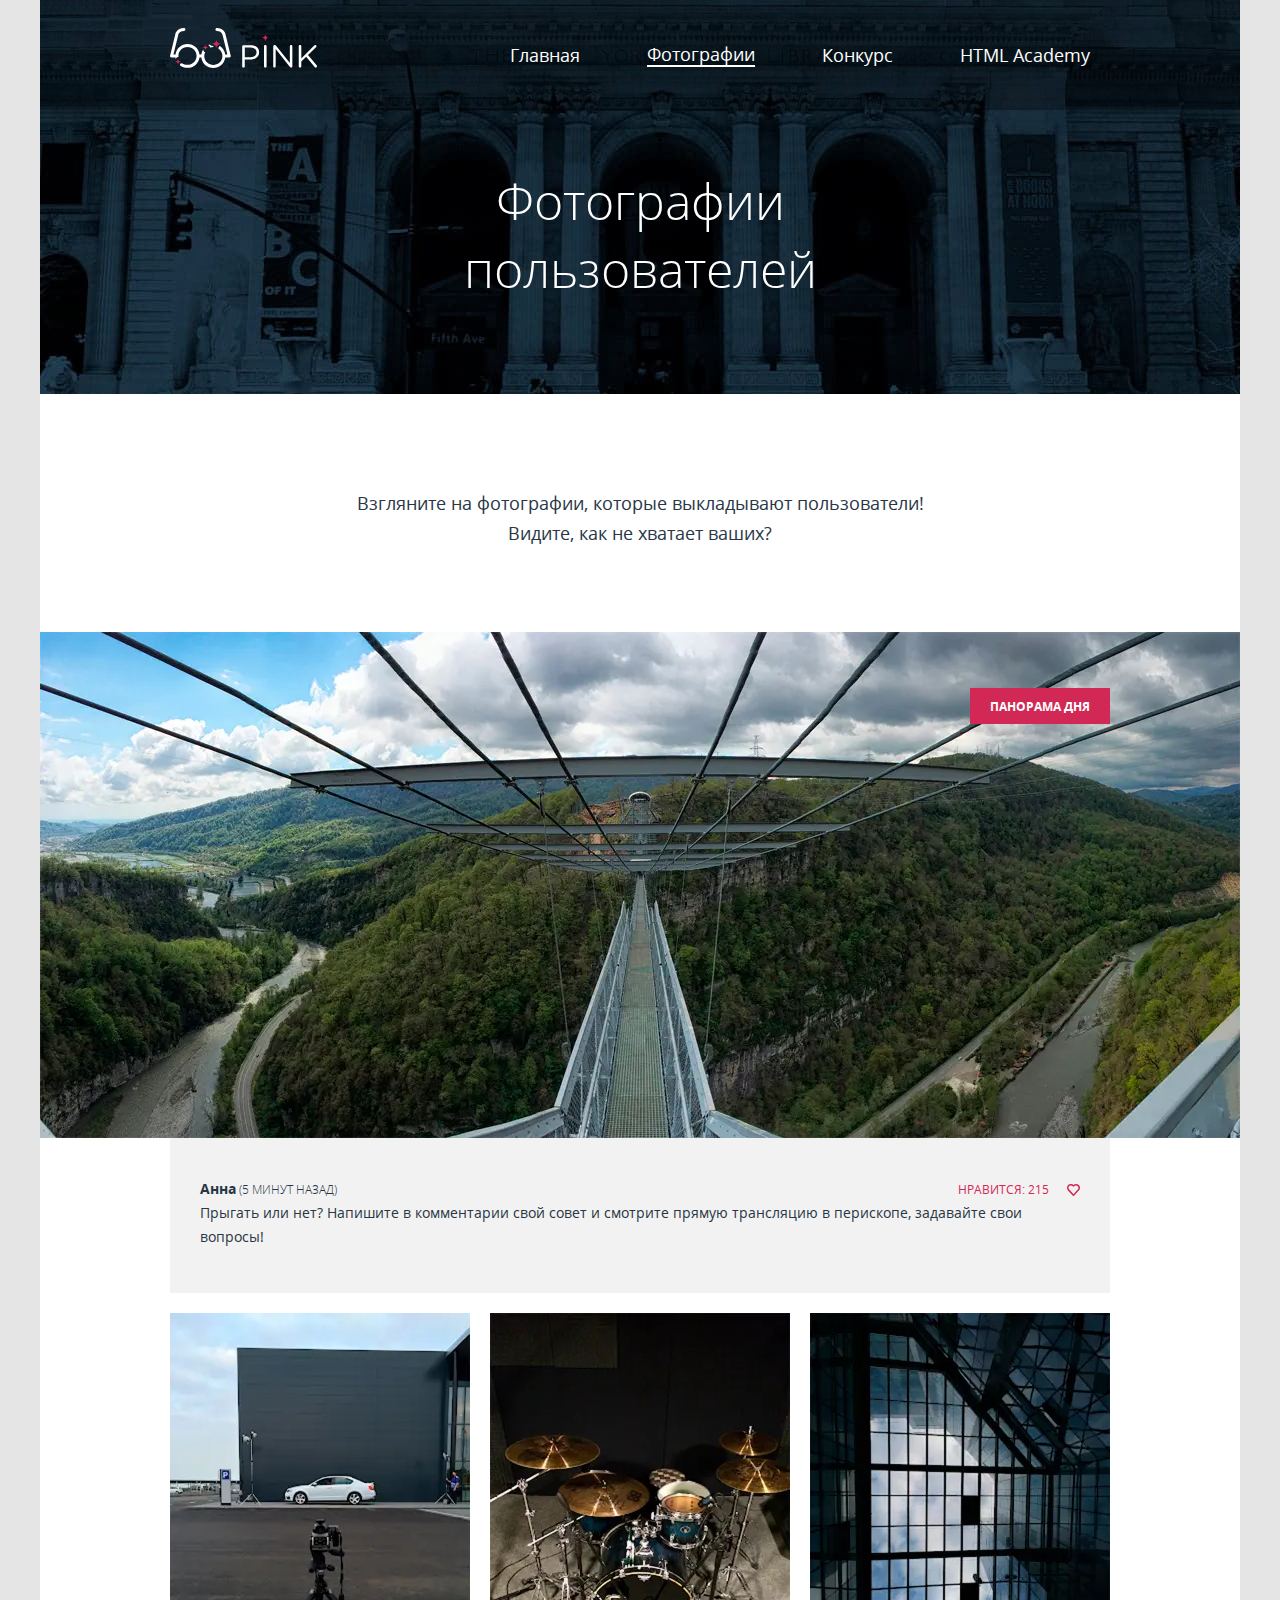
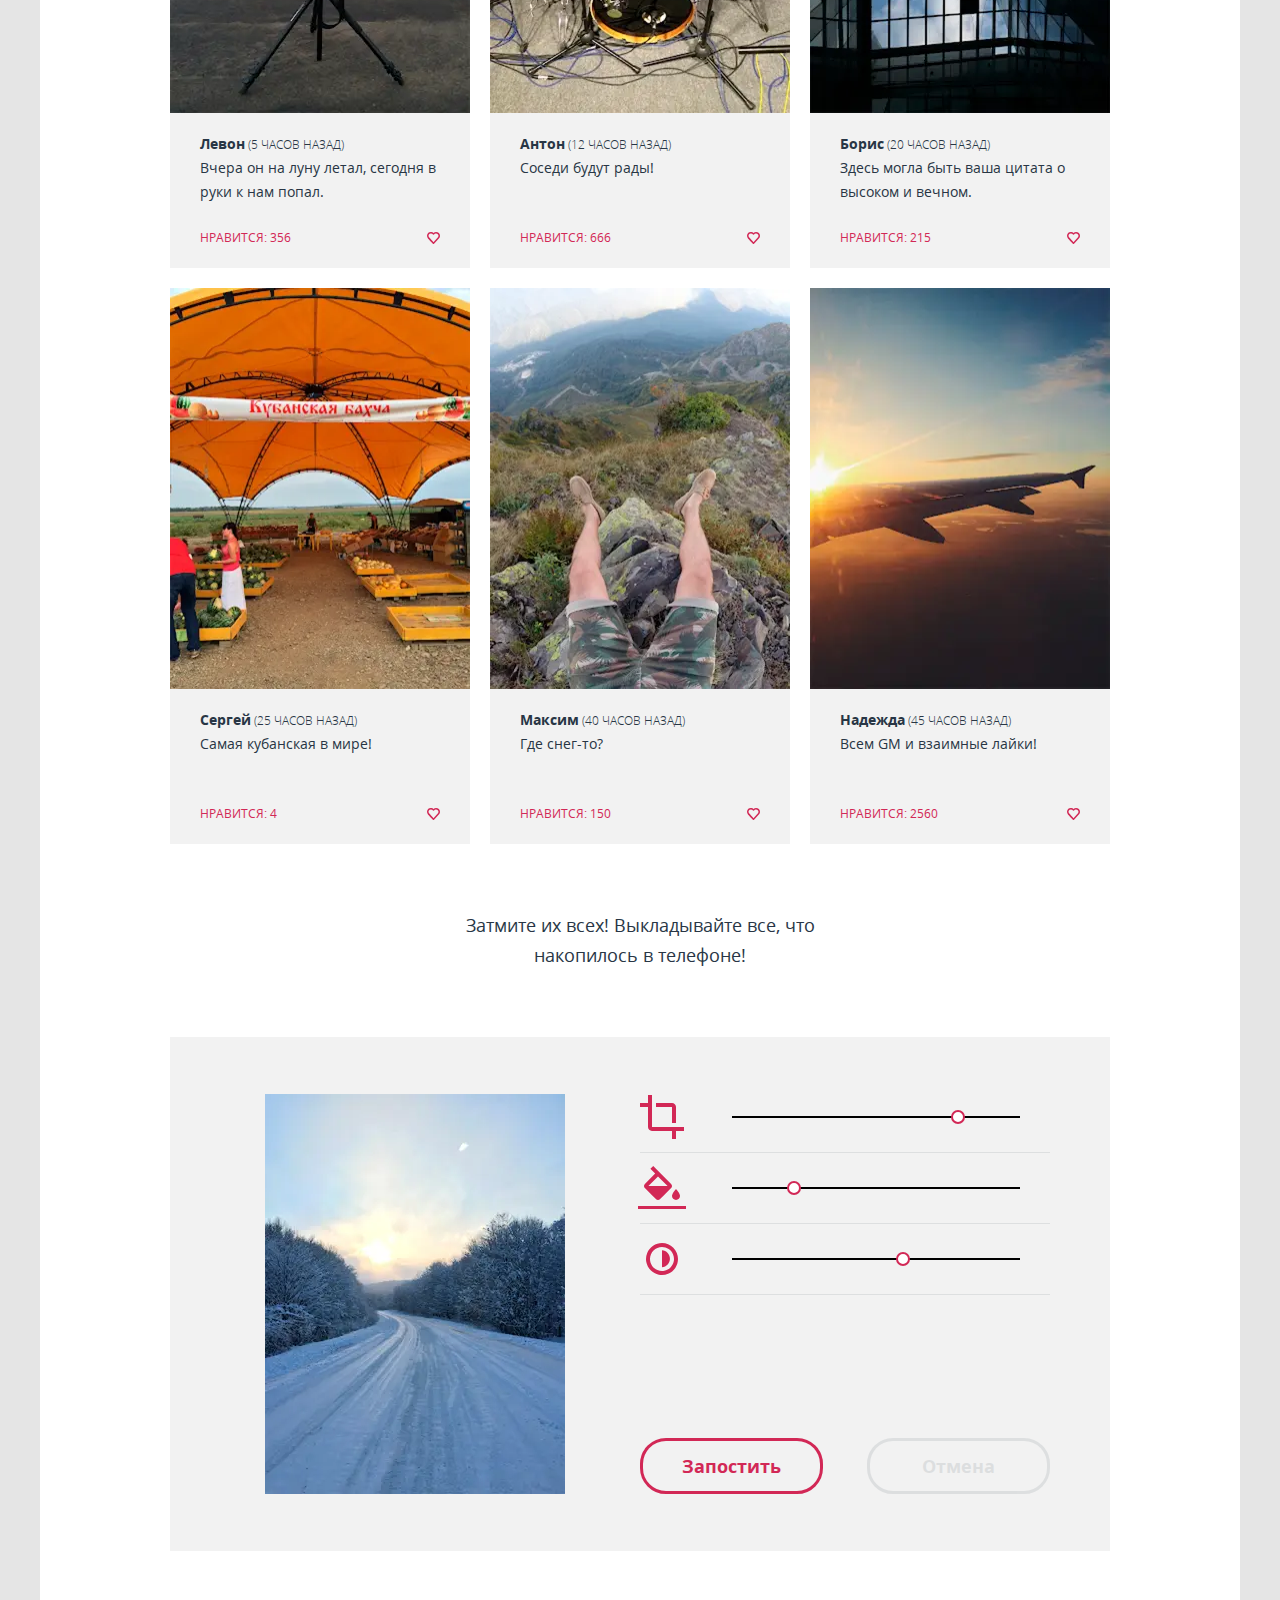
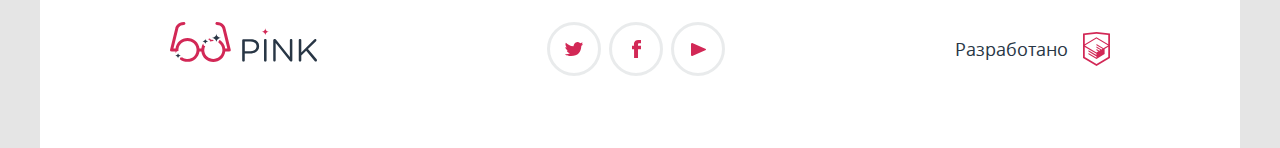
==== commit 5a2588dc: "панорама дня" ====
--- a/catalog.html
+++ b/catalog.html
@@ -4,6 +4,7 @@
   <meta charset="utf-8">
   <meta name="viewport" content="width=device-width,initial-scale=1">
   <title>Приложение Пинк</title>
+  <link rel="apple-touch-icon" href="images/favicons/apple-touch-icon-180x180.png">
   <link rel="icon" href="favicon.ico">
   <link rel="stylesheet" href="css/style.css">
 </head>
@@ -110,13 +111,13 @@
             </ul>
           </nav>
         </div>
-        <div class="intro-form">
-          <section class="intro-form__img intro-form__img--closed">
+        <section class="intro-form">
+          <div class="intro-form__img intro-form__img--closed">
             <h2 class="intro-catalog__slogan intro-catalog__slogan--closed">
               Фотографии<br>пользователей
             </h2>
-          </section>
-        </div>
+          </div>
+        </section>
       </div>
     </header>
     <main class="page-main">
--- a/css/style.css
+++ b/css/style.css
@@ -1,2 +1,2 @@
-@charset "UTF-8";@keyframes left{0%{transform:translateX(670px)}to{transform:translateX(0)}}@keyframes left-new{0%{transform:translateX(0)}to{transform:translateX(-200px)}}.visually-hidden{position:absolute;width:1px;height:1px;margin:-1px;border:0;padding:0;white-space:nowrap;-webkit-clip-path:inset(100%);clip-path:inset(100%);clip:rect(0,0,0,0);overflow:hidden}@font-face{font-family:"Open Sans";src:url(../fonts/opensanslight.woff2)format("woff2");font-weight:300;font-display:swap;font-style:normal}@font-face{font-family:"Open Sans";src:url(../fonts/opensans.woff2)format("woff2");font-weight:400;font-display:swap;font-style:normal}@font-face{font-family:"Open Sans";src:url(../fonts/opensansbold.woff2)format("woff2");font-weight:700;font-display:swap;font-style:normal}@font-face{font-family:"Open Sans";src:url(../fonts/opensanslight.woff)format("woff");font-weight:300;font-display:swap;font-style:normal}@font-face{font-family:"Open Sans";src:url(../fonts/opensans.woff)format("woff");font-weight:400;font-display:swap;font-style:normal}@font-face{font-family:"Open Sans";src:url(../fonts/opensansbold.woff)format("woff");font-weight:700;font-display:swap;font-style:normal}.page__body{margin:0;display:flex;width:100%;min-width:327px;font-family:"Open Sans","Arial",sans-serif;font-weight:300;background:#e5e5e5}.page__body-wrapper{width:100%}@media (min-width:1200px){.page__body-wrapper{max-width:1200px;margin:auto}}.header{color:#fff;font-family:"Open Sans","Arial",sans-serif;font-weight:300}.header__wrapper,.main-nav__wrapper{position:relative;width:100%}.main-nav__wrapper--closed{position:absolute}@media (min-width:1200px){.main-nav__wrapper{position:absolute}}.main-nav{position:relative;z-index:2}@media (min-width:1200px){.main-nav{padding:0 130px;display:grid;grid-template-columns:1fr 1.94fr;justify-content:space-between;background-color:rgba(0,0,0,.3)}}.main-nav__header{padding:0 20px;background-color:#283645;display:flex;height:69px;align-items:center;justify-content:space-between;border-bottom:1px solid #000}.main-nav__header--closed{height:66px;background-color:rgba(0,0,0,.3);border-bottom:none}@media (min-width:660px){.main-nav__header,.main-nav__header--closed{height:110px}}@media (min-width:1200px){.main-nav__header{padding:0;background-color:transparent;border-bottom:none}}.main-nav__link[href] svg:hover{fill:#d22856}@media (hover:none) and (pointer:coarse){.main-nav__link[href] svg:hover{fill:#fff}}.main-nav__link[href] svg:active{fill:#fff;opacity:30%}.main-nav__logo{display:block;width:74px;height:23px;fill:#fff}.main-nav__logo--desktop,.main-nav__logo--tablet{display:none}@media (min-width:660px){.main-nav__logo{display:block;width:145px;height:40px;margin-bottom:15px}.main-nav__logo--desktop,.main-nav__logo--mobile{display:none}}@media (min-width:1200px){.main-nav__logo{display:block;width:147px;height:40px;margin-bottom:15px;fill:none}.main-nav__logo--mobile,.main-nav__logo--tablet{display:none}.main-nav__logo:hover{fill:none}}.main-nav__list{list-style:none;margin:0;padding:0}.main-nav__list--closed{display:none}@media (min-width:1200px){.main-nav__list{display:flex;align-items:center;justify-content:space-between}}.main-nav__item{padding:0 20px;display:flex;height:63px;font-weight:700;font-size:18px;line-height:32px;align-items:center;justify-content:center;text-transform:uppercase;color:#fff;background-color:#283645;border-top:1px solid rgba(255,255,255,.15);border-bottom:1px solid #000}.main-nav__item a{text-decoration:none;color:inherit}.main-nav__item:hover a{color:#d22856;cursor:pointer}.main-nav__item:active a{opacity:.3}.main-nav__item--active:hover a{color:#fff;cursor:text}.main-nav__item--active:active a{color:#fff;cursor:text;opacity:1}@media (min-width:1200px){.main-nav__item{font-weight:400;line-height:18px;text-transform:none;background-color:transparent;border-top:none;border-bottom:none}.main-nav__item:active a{color:#fff;opacity:.3}.main-nav__item--active a::after{position:relative;top:2px;display:block;content:"";width:100%;height:2px;background-color:#fff}}.main-nav__toggle{display:block;width:50px;height:24px;padding:0;border:0;background-color:transparent;cursor:pointer}.main-nav__toggle:active::before{opacity:30%}.main-nav__toggle--closed::before{position:absolute;display:block;content:"";width:50px;height:4px;background-color:#fff;box-shadow:0 8px 0#fff,0-8px 0#fff}.main-nav__toggle--closed:hover::before{background-color:#d22856;box-shadow:0 8px 0#d22856,0-8px 0#d22856}@media (hover:none) and (pointer:coarse){.main-nav__toggle--closed:hover::before{background-color:#fff;box-shadow:0 8px 0#fff,0-8px 0#fff}}@media (min-width:1200px){.main-nav__toggle{display:none}}.main-nav__toggle--opened{width:23px;height:23px}.main-nav__toggle--opened::after,.main-nav__toggle--opened::before{position:absolute;width:23px;height:2px;box-shadow:none;display:block;content:"";background-color:#fff}.main-nav__toggle--opened::before{transform:rotate(45deg)}.main-nav__toggle--opened::after{transform:rotate(-45deg)}.main-nav__toggle--opened:hover::after,.main-nav__toggle--opened:hover::before{background-color:#d22856;box-shadow:none}@media (hover:none) and (pointer:coarse){.main-nav__toggle--opened:hover::after,.main-nav__toggle--opened:hover::before{background-color:#fff}}.main-nav__toggle--opened:active::after,.main-nav__toggle--opened:active::before{opacity:30%;box-shadow:none}@media (min-width:1200px){.main-nav__toggle--opened{display:none}}.intro{position:relative;z-index:1;display:grid;height:inherit;grid-template-columns:1fr;font-family:"Open Sans";font-style:normal;font-weight:300;font-size:14px;line-height:24px;color:#fff;justify-content:center;align-items:center}.intro__img{height:669px;display:grid;align-content:center;background-image:url(../img/phone-mobile.png),url(../img/screen-mobile.jpg),url(../img/back-mobile.jpg);background-position:0 110px,105px 142px,0-66px;background-repeat:no-repeat,no-repeat,no-repeat;background-size:auto,auto,cover}@media (min-resolution:2dppx){.intro__img{background-image:url(../img/phone-mobile2x.png),url(../img/screen-mobile2x.jpg),url(../img/back-mobile2x.jpg);background-size:327px auto,111px auto,cover}}.intro__img--closed{height:735px;background-position:0 176px,105px 208px,0 0}@media (min-width:660px){.intro__img{height:619px;background-image:url(../img/phone-tablet.png),url(../img/screen-tablet.jpg),url(../img/back-tablet.jpg);background-position:0 74px,372px 130px,0-110px;background-repeat:no-repeat,no-repeat,no-repeat;background-size:auto,auto,cover}}@media (min-width:660px) and (min-resolution:2dppx){.intro__img{background-image:url(../img/phone-tablet2x.png),url(../img/screen-tablet2x.jpg),url(../img/back-tablet2x.jpg);background-size:660px auto,195px auto,cover}}@media (min-width:660px){.intro__img--closed{height:729px;background-position:0 184px,372px 240px,0 0}}@media (min-width:1200px){.intro__img{height:853px;background-image:url(../img/phone-desktop.png),url(../img/screen-desktop.jpg),url(../img/back-desktop.jpg);background-position:144px 208px,712px 271px,0 0;background-repeat:no-repeat,no-repeat,no-repeat;background-size:auto,auto,cover}}@media (min-width:1200px) and (min-resolution:2dppx){.intro__img{background-image:url(../img/phone-desktop2x.png),url(../img/screen-desktop2x.jpg),url(../img/back-desktop2x.jpg);background-size:1050px auto,230px auto,cover}}.intro__wrapper{display:grid;justify-content:center;grid-template-rows:391px 271px;grid-template-columns:1fr}.intro__wrapper--closed{grid-template-rows:457px 271px}@media (min-width:660px){.intro__wrapper{grid-template-rows:166px 231px;grid-template-columns:300px;justify-content:left;margin-left:20px;margin-top:0}.intro__wrapper--closed{margin-top:90px}}@media (min-width:1200px){.intro__wrapper{grid-template-rows:225px 276px;grid-template-columns:300px;justify-content:left;margin-left:130px;margin-top:80px}}.intro__download-wrapper{display:grid;grid-template-rows:min-content 1fr min-content;justify-content:center;padding-top:28px;padding-bottom:38px;background-color:#283645}@media (min-width:660px){.intro__download-wrapper{background-color:transparent;padding:0}}@media (min-width:1200px){.intro__download-wrapper{background-color:transparent;padding:0}}.intro__slogan{display:block;font-weight:300;margin:28px 20px 0;font-style:normal;font-size:24px;line-height:29px;text-align:center}.intro__slogan--closed{margin:94px 20px 0}@media (min-width:660px){.intro__slogan{font-size:40px;line-height:48px;margin:0 50px}}@media (min-width:1200px){.intro__slogan{font-size:50px;line-height:68px;margin:0 38px}}.logos{align-self:center}.logos__wrapper{display:flex;justify-content:center}.logos__list{display:grid;grid-template-columns:1fr 1fr 1fr;width:100%;align-items:center;margin:0;padding:0;list-style:none}.logos__item{display:block}.logos__item--microsoft{width:44px;height:44px;justify-self:start;margin-left:10px}.logos__item--android{width:43px;height:47px;justify-self:center}.logos__item--apple{width:47px;height:56px;justify-self:end;margin-right:10px}.logos__desc{margin:0;font-style:normal;font-weight:300;font-size:14px;line-height:24px;text-align:center}@media (min-width:660px){.logos__desc{width:296px;font-style:normal;font-weight:300;font-size:18px;line-height:24px}}@media (min-width:1200px){.logos__desc{width:296px;font-style:normal;font-weight:300;font-size:18px;line-height:24px}}.intro__button{display:flex;width:274px;height:50px;background-color:transparent;border:3px solid #fff;border-radius:29px;text-decoration:none}@media (min-width:660px){.intro__button{width:294px}}@media (min-width:1200px){.intro__button{width:294px}}.intro__button:hover{background-color:#fff}.intro__button:hover .intro__button-text{color:#d22856}.intro__button:active .intro__button-text{opacity:.3}.intro__button-text{margin:auto;padding:0;font-weight:700;font-size:18px;line-height:18px;color:#fff}.page-main{position:relative;width:100%}.advatages{position:relative;background-color:#fff}.advatages__title-wrapper{display:grid;align-items:center}@media (min-width:1200px){.advatages__title-wrapper{min-height:317px}}.advatages__title{display:grid;min-height:186px;grid-template-rows:1fr 1fr;align-items:end;margin-bottom:29px}@media (min-width:660px){.advatages__title{min-height:238px}}@media (min-width:1200px){.advatages__title{display:block;min-height:0;margin-bottom:0}}.advatages__title-main{margin:0;font-family:"Open Sans";font-style:normal;font-weight:300;font-size:24px;line-height:29px;color:#283645;text-align:center}@media (min-width:660px){.advatages__title-main{font-size:40px;line-height:54px}}@media (min-width:1200px){.advatages__title-main{font-size:50px;line-height:68px}}.advatages__content{position:relative;background-color:#f2f2f2}.advatages__content::before{display:block;position:absolute;content:"";top:0;width:100%;height:34px;background:linear-gradient(to bottom right,#fff 50%,#f2f2f2 50%);z-index:1}@media (min-width:660px){.advatages__content{grid-template-rows:101px 108px}.advatages__content::before{top:0;height:54px}}@media (min-width:1200px){.advatages__content{grid-template-rows:131px 134px}.advatages__content::before{top:0;height:100px}}.advatages__content-wrapper{display:grid;padding:0 20px;text-align:center;justify-items:center}@media (min-width:660px){.advatages__content-wrapper{grid-template-columns:1fr 1fr;justify-items:left;text-align:left}}@media (min-width:1200px){.advatages__content-wrapper{grid-template-rows:302px 325px;grid-template-columns:1fr 1fr 1fr;justify-items:center;padding:0 130px}}.advatages__list{display:grid;grid-template-rows:139px 139px 139px;margin:0;padding:86px 0 0;list-style:none}@media (min-width:660px){.advatages__list{order:2;grid-template-rows:135px 135px 135px;padding-top:75px}}@media (min-width:1200px){.advatages__list{grid-template-rows:1fr;grid-template-columns:1fr 1fr 1fr;padding-top:0;grid-column:span 3;text-align:center;align-items:center;background-color:#f2f2f2;z-index:4}}.advatages__item-title{margin:0;font-style:normal;font-weight:700;font-size:18px;line-height:24px;color:#000}@media (min-width:1200px){.advatages__item-title{font-size:30px;line-height:30px;padding:0 35px}}.advatages__item-desc{margin:0;padding:20px 20px 20px 0;font-style:normal;font-weight:400;font-size:14px;line-height:24px;color:#283645}@media (min-width:1200px){.advatages__item-desc{font-size:18px;line-height:30px;padding:0 35px;margin-top:26px}}.advatages__img{position:relative;width:157px;height:278px;z-index:2;background-repeat:no-repeat,no-repeat}@media (min-width:1200px){.advatages__img::after{position:absolute;content:"";width:260px;height:17px;top:292px;left:-38px;z-index:3;border-radius:90%/90%;background-image:radial-gradient(#000,#fff);opacity:30%;filter:blur(3px)}}.advatages__img--blackwhite{display:none}@media (min-width:1200px){.advatages__img--blackwhite{display:block;width:186px;height:302px;background-image:url(../img/screen-desk-bw.jpg),url(../img/phone-adv-desktop.png);background-position:9px 44px,0 0}}@media (min-width:1200px) and (min-resolution:2dppx){.advatages__img--blackwhite{background-image:url(../img/screen-desk-bw2x.jpg),url(../img/phone-adv-desktop2x.png);background-size:165px auto,186px auto}}.advatages__img--colored{display:none}@media (min-width:1200px){.advatages__img--colored{display:block;width:186px;height:302px;background-image:url(../img/screen-desk-color.jpg),url(../img/phone-adv-desktop.png);background-position:9px 44px,0 0}}@media (min-width:1200px) and (min-resolution:2dppx){.advatages__img--colored{background-image:url(../img/screen-desk-color2x.jpg),url(../img/phone-adv-desktop2x.png);background-size:165px auto,186px auto}}.advatages__img--smile{background-image:url(../img/screen-mob-smile.jpg),url(../img/phone-adv-mobile.png);background-position:8px 34px,0 0}@media (min-resolution:2dppx){.advatages__img--smile{background-image:url(../img/screen-mob-smile2x.jpg),url(../img/phone-adv-mobile2x.png);background-size:136px auto,157px auto}}@media (min-width:660px){.advatages__img--smile{width:268px;height:481px;order:1;background-image:url(../img/screen-tabl-smile.jpg),url(../img/phone-adv-tablet.png);background-position:15px 64px,0 0}}@media (min-width:660px) and (min-resolution:2dppx){.advatages__img--smile{background-image:url(../img/screen-tabl-smile2x.jpg),url(../img/phone-adv-tablet2x.png);background-size:237px auto,268px auto}}@media (min-width:1200px){.advatages__img--smile{width:186px;height:302px;background-image:url(../img/screen-desk-smile.jpg),url(../img/phone-adv-desktop.png);background-position:9px 44px,0 0}}@media (min-width:1200px) and (min-resolution:2dppx){.advatages__img--smile{background-image:url(../img/screen-desk-smile2x.jpg),url(../img/phone-adv-desktop2x.png);background-size:165px auto,186px auto}}.proof{position:relative;background-color:#fff}@media (max-width:659px){.proof{display:none}}@media (min-width:1200px){.proof{background-color:#f2f2f2}}.proof__wrapper{display:grid;grid-template-columns:1fr 1fr;padding:0 20px}@media (min-width:1200px){.proof__wrapper{grid-template-columns:300px 1fr;padding:0 130px}}.diagram{position:relative;display:block;width:238px;height:238px;padding-top:38px;margin-top:54px;margin-bottom:109px}@media (min-width:1200px){.diagram{width:300px;height:345px;padding-top:48px;margin:0}}.diagram__spiner{position:absolute;top:0;left:96px;width:43px;height:30px;background-color:#dedede}.diagram__spiner::before{left:30px}.diagram__spiner::after,.diagram__spiner::before{content:"";position:absolute;top:0;width:30px;height:30px;border-radius:50%;background-color:#dedede}@media (min-width:1200px){.diagram__spiner::after,.diagram__spiner::before{top:0;left:38px;width:38px;height:38px}}.diagram__spiner::after{left:-16px}@media (min-width:1200px){.diagram__spiner::after{left:-23px}.diagram__spiner{left:124px;width:55px;height:38px}}.diagram__outer{width:202px;height:202px;border:18px solid #dedede;border-radius:50%}.diagram__outer::before{top:10px;left:104px;width:30px;height:30px}.diagram__outer::after,.diagram__outer::before{content:"";position:absolute;background-color:#dedede}@media (min-width:1200px){.diagram__outer::after,.diagram__outer::before{top:17px;left:132px;width:35px;height:35px}}.diagram__outer::after{top:60px;left:203px;width:22px;height:22px;transform:rotate(45deg);border-radius:50%}@media (min-width:1200px){.diagram__outer::after{top:52px;left:241px;width:30px;height:30px}.diagram__outer{width:252px;height:252px;border:24px solid #dedede}}.diagram__inner{display:flex;width:170px;height:170px;border:16px solid #d22856;border-radius:50%}.diagram__inner::before{content:"";position:absolute;top:67px;left:196px;width:22px;height:22px;transform:rotate(45deg);background-color:#dedede}@media (min-width:1200px){.diagram__inner::before{top:60px;left:233px;width:30px;height:30px}.diagram__inner{width:216px;height:216px;border:18px solid #d22856}}.diagram__text{margin:auto;font-weight:700;font-size:96px;line-height:96px;color:#d22856}@media (min-width:1200px){.diagram__text{font-size:120px;line-height:120px}.proof__content-wrapper{margin-left:70px;margin-right:25px;align-self:center}}.proof__title{font-weight:700;font-size:30px;line-height:34px;margin-top:96px;margin-bottom:14px}@media (min-width:1200px){.proof__title{font-weight:700;font-size:30px;line-height:30px;margin:0 0 20px}.proof__title br{display:none}}.proof__content{font-weight:400;font-size:14px;line-height:22px;color:#283645;margin:0 0 10px}@media (min-width:1200px){.proof__content{font-weight:400;font-size:18px;line-height:30px;margin-bottom:35px}}.proof__link{color:#d22856;font-weight:400;font-size:14px}@media (min-width:1200px){.proof__link{font-weight:400;font-size:18px;line-height:30px}}.reviews{position:relative;display:grid;background-color:#fff;min-height:345px}@media (min-width:660px){.reviews{min-height:238px}}@media (min-width:1200px){.reviews{min-height:405px}}.reviews__wrapper{margin:0 20px;justify-self:center;align-self:center;text-align:center}@media (min-width:660px){.reviews__wrapper{align-self:self-start}}@media (min-width:1200px){.reviews__wrapper{display:flex;justify-content:space-between;align-self:self-start;margin:0 130px}}.reviews__list{overflow:hidden}@media (min-width:1200px){.reviews__list{margin-left:104px;margin-right:104px}}.reviews__item{display:grid}.reviews__quotes-img{display:none}@media (min-width:1200px){.reviews__quotes-img{display:block;width:79px;height:63px;margin-top:72px;background-image:url(../img/quotes.svg);background-repeat:no-repeat;justify-self:center}}.reviews__blockquote{display:none;margin:0;animation-name:left;animation-duration:.3s}.reviews__blockquote--active{display:grid}.reviews__quote{margin:0;font-weight:400;font-size:18px;line-height:30px;color:#283645}@media (max-width:659px){.reviews__quote{order:2;font-size:14px;margin-top:24px}}@media (min-width:660px){.reviews__quote{margin-bottom:44px}}@media (min-width:1200px){.reviews__quote{margin-top:58px;margin-bottom:29px}}.reviews__author{font-weight:700;font-size:18px;color:#000;font-style:normal}@media (min-width:660px){.reviews__author{margin-bottom:6px;font-size:20px}}@media (min-width:1200px){.reviews__author{margin-bottom:6px;font-size:24px}}.reviews__info{font-weight:400;font-size:14px;color:#283645;margin:0}@media (max-width:659px){.reviews__info{display:none}}@media (min-width:1200px){.reviews__info{font-size:18px;margin-bottom:36px}}.reviews__next,.reviews__prev{display:none}@media (min-width:1200px){.reviews__next,.reviews__prev{display:block;position:relative;width:22px;height:41px;margin-top:224px;background-color:transparent;border:0;outline-style:none;cursor:pointer}.reviews__next::after,.reviews__next::before,.reviews__prev::after,.reviews__prev::before{position:absolute;content:"";width:25px;height:1px;background-color:#283645;opacity:30%}.reviews__next:hover::after,.reviews__next:hover::before,.reviews__prev:hover::after,.reviews__prev:hover::before{opacity:100%}}@media (min-width:1200px) and (hover:none) and (pointer:coarse){.reviews__next:hover::after,.reviews__next:hover::before,.reviews__prev:hover::after,.reviews__prev:hover::before{opacity:30%}}@media (min-width:1200px){.reviews__next:active::after,.reviews__next:active::before,.reviews__prev:active::after,.reviews__prev:active::before{opacity:10%;cursor:auto}.reviews__prev::before{top:28px;left:-6px;transform:rotate(50deg)}.reviews__prev::after{top:9px;left:-6px;transform:rotate(-50deg)}.reviews__next::before{top:9px;left:-6px;transform:rotate(50deg)}.reviews__next::after{top:28px;left:-6px;transform:rotate(-50deg)}}.reviews__toggles{margin-top:34px;margin-bottom:6px}@media (min-width:660px){.reviews__toggles{margin-top:29px}}@media (min-width:1200px){.reviews__toggles{display:none}}.slider__toggle,.slider__toggle-price{width:6px;height:6px;box-sizing:border-box;background-color:#283645;opacity:30%;padding:0;margin:0;border:0;cursor:pointer;border-radius:50%}.slider__toggle-price:first-child,.slider__toggle:first-child{margin-right:15px}.slider__toggle-price:last-child,.slider__toggle:last-child{margin-left:15px}.slider__toggle-price:hover,.slider__toggle:hover{opacity:60%}.slider__toggle-price:active,.slider__toggle:active{opacity:10%}.slider__toggle--active,.slider__toggle--active:active,.slider__toggle--active:hover,.slider__toggle-price--active,.slider__toggle-price--active:active,.slider__toggle-price--active:hover{outline:3px solid #283645;opacity:100%;background-color:#fff;cursor:auto}.price{position:relative;background-color:#f2f2f2}.price::before{position:absolute;display:block;content:"";top:0;width:100%;height:20px;background:linear-gradient(to bottom right,#fff 50%,#f2f2f2 50%)}@media (min-width:660px){.price::before{height:42px}}@media (min-width:1200px){.price::before{height:100px}}.price__wrapper{display:grid;min-height:480px}@media (min-width:660px){.price__wrapper{min-height:387px;margin:0 20px}}@media (min-width:1200px){.price__wrapper{min-height:534px;margin:0 130px}}.price__table{width:100%;min-width:327px;margin-top:auto;display:grid;grid-template-rows:minmax(94px,max-content) repeat(3,minmax(59px,max-content));grid-template-columns:.75fr .25fr;background-color:#283645}@media (min-width:660px){.price__table{margin-top:98px;grid-template-rows:minmax(75px,max-content) repeat(3,minmax(45px,max-content));grid-template-columns:repeat(4,1fr);background-color:transparent}}@media (min-width:1200px){.price__table{margin-top:157px;grid-template-rows:minmax(94px,max-content) repeat(3,minmax(59px,max-content));grid-template-columns:repeat(4,1fr)}}.price__th{position:relative;height:100%;display:none;width:100%;background-color:#283645}.price__th--active{display:block;grid-column:span 2}@media (min-width:660px){.price__th{display:block;grid-column:auto}.price__th:nth-child(2){border-radius:2px 0 0 0}.price__th:nth-child(4){border-radius:0 2px 0 0}}.price_th-first{position:relative;height:100%;display:none;width:100%}@media (min-width:660px){.price_th-first{display:block;grid-column:auto;background-color:transparent}}.price__th-wrapper{display:grid;height:100%;margin-left:20px;margin-right:20px;border-left:2px solid #e5e5e5;border-right:2px solid #e5e5e5;text-align:center;align-content:start;padding-top:16px;line-height:24px}@media (max-width:659px){.price__th-wrapper{animation-name:left;animation-duration:.3s}}@media (min-width:660px){.price__th-wrapper{margin:0;border:0;align-content:center;padding:0}}@media (min-width:1200px){.price__th-wrapper{margin:0;border:0;align-content:center;padding:0}}@media (min-width:660px){.price__th:nth-child(2) .price__th-wrapper{border-left:none}}@media (min-width:1200px){.price__th:nth-child(2) .price__th-wrapper{border-left:none}}@media (min-width:660px){.price__th:nth-child(3),.price__th:nth-child(4) .price__th-wrapper{border-left:2px solid #e5e5e5}}@media (min-width:1200px){.price__th:nth-child(3),.price__th:nth-child(4) .price__th-wrapper{border-left:2px solid #e5e5e5}}@media (max-width:659px){.price__th-hit{animation-name:left;animation-duration:.3s}}.price__th-hit::before{position:absolute;content:"ХИТ";width:74px;height:74px;transform:rotate(-45deg);top:-7px;left:44px;color:#fff;font-weight:400;font-size:14px;line-height:26px;z-index:1}@media (min-width:660px){.price__th-hit::before{top:-11px;left:17px}}@media (min-width:1200px){.price__th-hit::before{top:-7px;left:24px}}.price__th-hit::after{position:absolute;content:"";width:74px;height:74px;top:0;left:20px;background-image:url(../img/hit-ribbon.svg);background-repeat:no-repeat;background-size:74px 74px}@media (min-width:660px){.price__th-hit::after{width:61px;height:61px;top:0;left:-2px;background-image:url(../img/hit-ribbon-tablet.svg);background-size:61px 61px}}@media (min-width:1200px){.price__th-hit::after{width:74px;height:74px;top:0;left:0;background-image:url(../img/hit-ribbon.svg);background-size:74px 74px}}.price__title{font-weight:700;font-size:16px;color:#fff;margin:0;text-transform:uppercase}@media (min-width:1200px){.price__title{font-size:18px}}.price__value{font-weight:300;font-size:18px;color:#fff;margin:0;padding-top:4px}@media (min-width:1200px){.price__value{font-size:24px}}.price__td,.price__td-anlim,.price__td-base,.price__td-standart{display:none;background-color:#fff;border-bottom:2px solid #e5e5e5}.price__td--active,.price__td-anlim--active,.price__td-base--active,.price__td-standart--active{display:grid}@media (min-width:660px){.price__td,.price__td-anlim,.price__td-base,.price__td-standart{display:grid;border-left:2px solid #e5e5e5}.price__td-anlim:nth-child(4),.price__td-base:nth-child(4),.price__td-standart:nth-child(4),.price__td:nth-child(4){border-right:2px solid #e5e5e5}}@media (max-width:659px){.price__td{animation-name:left;animation-duration:.3s}}.price__img-wrapper{display:grid;overflow:hidden}@media (max-width:659px){.price__img-wrapper{margin-right:20px;border-right:2px solid #e5e5e5}}.price__img{margin-right:20px;justify-self:end;align-self:center}@media (min-width:660px){.price__img{margin-right:0;justify-self:center}}@media (max-width:659px){.price__img{animation-name:left;animation-duration:.3s}}@media (min-width:660px){.price__td-top{border-top:2px solid #e5e5e5}}@media (min-width:1200px){.price__td-top{border-top:2px solid #e5e5e5}}@media (min-width:660px){.price__td-right{border-right:2px solid #e5e5e5}}@media (min-width:1200px){.price__td-right{border-right:2px solid #e5e5e5}}.price__td-wrapper{display:grid}@media (max-width:659px){.price__td-wrapper{margin-left:20px;border-left:2px solid #e5e5e5}}.price__item{margin:0 0 0 20px;font-weight:400;font-size:14px;color:#283645;text-transform:uppercase;align-self:center}@media (min-width:660px){.price__item{text-transform:none;margin-left:17px}}@media (min-width:1200px){.price__item{font-size:18px}}.price__toggles{display:none;justify-self:center;margin-top:auto;margin-bottom:auto}@media (max-width:659px){.price__toggles{display:block}}.contacts{width:100%;min-width:327px;background-color:#fff;color:#283645}@media (min-width:660px){.contacts{min-width:660px}}@media (min-width:1200px){.contacts{min-width:1200px}}.contacts__wrapper{display:grid;min-height:411px;justify-items:center;align-items:center;text-align:center;margin:0 20px}@media (min-width:660px){.contacts__wrapper{min-height:405px;margin:0 20px;align-items:start}}@media (min-width:1200px){.contacts__wrapper{min-height:365px;margin:0 130px;align-items:start}}@media (min-width:660px){.contacts__content{display:grid;width:100%;grid-template-rows:minmax(191px,max-content) minmax(103px,max-content) minmax(111px,max-content);grid-template-columns:1fr 1fr;align-items:start}}@media (min-width:1200px){.contacts__content{display:grid;width:100%;grid-template-rows:minmax(241px,max-content) minmax(124px,max-content);grid-template-columns:1fr 1fr 1fr;align-items:start}}.contacts__title{margin-top:0;font-weight:300;font-size:24px;line-height:29px;color:#283645}@media (min-width:660px){.contacts__title{font-size:40px;line-height:54px;grid-column:span 2;margin:0;align-self:center}}@media (min-width:1200px){.contacts__title{font-size:50px;line-height:68px;grid-column:span 3;margin:0;align-self:center}}@media (min-width:660px){.contacts__address{grid-column:span 2}}@media (min-width:1200px){.contacts__address{grid-column:auto;order:1}.contacts__email{order:2}}.contacts__address-title,.contacts__email-title,.contacts__item-title{font-weight:700;font-size:18px;line-height:25px;margin:19px 0 0}.contacts__phone-title{font-weight:700;font-size:18px;line-height:25px}@media (min-width:660px){.contacts__address-title,.contacts__email-title,.contacts__item-title,.contacts__phone-title{margin:0}}.contacts__phone-title{margin:30px 0 0}@media (min-width:660px){.contacts__phone-title{margin:0}}.contacts__text{font-weight:300;font-size:24px;line-height:33px;color:#d22856}.contacts__link{text-decoration:none;margin-bottom:27px}@media (min-width:660px){.contacts__link{margin:0}}.contacts__link:hover{-webkit-text-decoration:underline #283645;text-decoration:underline #283645}@media (hover:none) and (pointer:coarse){.contacts__link:hover{text-decoration:none}}.contacts__link:hover .contacts__text{color:#283645}@media (hover:none) and (pointer:coarse){.contacts__link:hover .contacts__text{color:#d22856}}.contacts__link:active{text-decoration:none}.contacts__link:active .contacts__text{color:#283645;opacity:30%}.map{position:relative;background-image:url(../img/map-mobile.jpg);background-repeat:no-repeat;background-size:cover}@media (min-width:660px){.map{background-image:url(../img/map-tablet.jpg)}}@media (min-width:1200px){.map{background-image:url(../img/map-desktop.jpg)}}.map::after,.map::before{position:absolute;display:block;content:"";top:0;width:50%;height:33px;z-index:1}@media (min-width:660px){.map::after,.map::before{height:68px}}@media (min-width:1200px){.map::after,.map::before{height:103px}}.map::before{right:0;background:linear-gradient(to bottom right,#fff 50%,transparent 50%)}.map::after{left:0;background:linear-gradient(to bottom left,#fff 50%,transparent 50%)}.map__blur{position:relative;display:flex;justify-content:center;background:rgba(255,255,255,.2);-webkit-backdrop-filter:blur(4px);backdrop-filter:blur(4px)}.map__img{position:relative;min-height:200px;width:327px;background-image:url(../img/map-mobile.jpg);background-repeat:no-repeat;background-size:contain}.map__img::before{position:absolute;top:48%;left:43%;width:16px;height:16px;content:"";background-color:#d22856;border:10px solid #fff;border-radius:50%}@media (min-width:660px){.map__img::before{top:52%;left:47%}}@media (min-width:1200px){.map__img::before{top:53%;left:49%}}@media (min-width:660px){.map__img{min-height:374px;width:660px;background-image:url(../img/map-tablet.jpg)}}@media (min-width:1200px){.map__img{min-height:502px;width:1200px;background-image:url(../img/map-desktop.jpg)}}.page-footer{position:relative;width:100%;min-width:327px;background-color:#fff}@media (min-width:660px){.page-footer{min-width:660px}}@media (min-width:1200px){.page-footer{min-width:1200px}}.page-footer__wrapper{display:grid;grid-template-rows:80px 92px 112px;min-height:284px;margin:0 20px;justify-items:center;align-items:end}@media (min-width:660px){.page-footer__wrapper{display:flex;min-height:127px;margin:0 20px;align-items:center;justify-content:space-between}}@media (min-width:1200px){.page-footer__wrapper{display:flex;min-height:197px;margin:0 130px;align-items:center;justify-content:space-between}}.page-footer__logo{display:block;width:145px;height:40px;fill:#283645}.page-footer__logo--desktop{display:none}.page-footer__logo:hover,symbol .logo-glasses path{fill:#d22856}@media (hover:none) and (pointer:coarse){.page-footer__logo:hover{fill:#283645}}.page-footer__logo.page-footer__logo--mobile:active{fill:#283645;opacity:30%}@media (min-width:660px){.page-footer__logo{margin-bottom:15px}}@media (min-width:1200px){.page-footer__logo{display:block;width:147px}.page-footer__logo--mobile{display:none}}.social__wrapper{display:flex}.social__img{display:flex;width:48px;height:48px;margin-left:4px;margin-right:4px;justify-content:center;align-items:center;border:3px solid rgba(40,54,69,.1);border-radius:50%}.social__img:hover{border:3px solid #283645}@media (hover:none) and (pointer:coarse){.social__img:hover{border:3px solid rgba(40,54,69,.1)}}.social__img:active{opacity:10%}.social__fb,.social__twitter,.social__youtube{background-image:url(../img/twitter.svg);background-repeat:no-repeat;background-size:auto;background-position:center}.social__fb,.social__youtube{background-image:url(../img/facebook.svg)}.social__youtube{background-image:url(../img/youtube.svg)}.page-footer__dev{display:flex;align-items:center;align-self:center}.form__form h2,.page-footer__dev-name{font-weight:400;font-size:14px;line-height:18px;color:#283645;margin:0 15px 0 0}@media (min-width:660px){.page-footer__dev-name{font-size:14px}}@media (min-width:1200px){.page-footer__dev-name{font-size:18px}}.page-footer__dev-logo{display:block;width:27px;height:34px;fill:#d22856}.page-footer__dev-logo:hover{fill:#283645}@media (hover:none) and (pointer:coarse){.page-footer__dev-logo:hover{fill:#d22856}}.form__button:active .form__button-name,.page-footer__dev-logo:active{opacity:30%}.intro-form{position:relative;z-index:1;display:grid;height:inherit;grid-template-columns:1fr;justify-content:center;align-items:center}.intro-form__img{height:173px;display:grid;align-content:center;background-image:url(../img/back-mobile-form.jpg);background-position:0-66px;background-repeat:no-repeat;background-size:cover}.intro-form__img--closed{height:239px;background-position:0 0}@media (min-width:660px){.intro-form__img{height:330px;background-image:url(../img/back-tablet-form.jpg);background-position:0-110px;background-repeat:no-repeat;background-size:cover}}@media (min-width:660px) and (min-resolution:2dppx){.intro-form__img{background-image:url(../img/phone-tablet2x.png),url(../img/screen-tablet2x.jpg),url(../img/back-tablet2x.jpg);background-size:660px auto,195px auto,cover}}@media (min-width:660px){.intro-form__img--closed{height:440px;background-position:0 0}}@media (min-width:1200px){.intro-form__img{height:394px;background-image:url(../img/back-desktop-form.jpg);background-position:0 0;background-repeat:no-repeat;background-size:cover}}.intro-form__slogan{display:block;font-family:"Open Sans";font-weight:300;color:#fff;margin-top:0;font-style:normal;font-size:24px;line-height:33px;text-align:center}.intro-form__slogan--closed{margin-top:74px}@media (min-width:660px){.intro-form__slogan{margin-top:30px;font-size:50px;line-height:68px}.intro-form__slogan--closed{margin-top:135px}}@media (min-width:1200px){.intro-form__slogan{font-size:50px;line-height:68px;margin-top:84px}.intro-form__br{display:none}}.form{width:100%;justify-content:center;background-color:#fff}.form,.form__wrapper{display:grid}@media (min-width:660px){.form__wrapper{margin:0 20px}}@media (min-width:1200px){.form__wrapper{margin:0 130px}}.form__form{display:grid;width:100%}.form__form h2{margin:0;color:#d22856;text-transform:uppercase;text-align:center}.form__form fieldset{margin-left:0;margin-right:0;padding:0}.form__form legend{justify-self:center;align-self:center}@media (min-width:660px){.form__form legend{align-self:self-start;padding:0 25px;background-color:#fff}}@media (min-width:1200px){.form__form{grid-template-columns:1fr 1fr;column-gap:74px}}.form__title{display:flex;min-height:177px;margin:0 20px;font-weight:400;font-size:14px;line-height:30px;text-align:center;align-items:center;background-color:#fff}.form__title-span{display:none}@media (min-width:660px){.form__title{min-height:255px;font-size:18px;line-height:30px;margin:-10px 65px 0}.form__title-span{display:contents}}@media (min-width:1200px){.form__title{min-height:227px}}@media (min-width:660px){.form__button-wrapper{display:flex;align-items:center;order:6;margin-bottom:50px}}@media (min-width:1200px){.form__button-wrapper{grid-column:span 2}}.form__button{width:calc(100% - 40px);height:59px;box-sizing:border-box;background-color:#2aab6d;text-align:center;padding:0;font:inherit;text-transform:uppercase;font-style:normal;font-weight:700;font-size:18px;line-height:30px;color:#fff;border:2px solid #2aab6d;border-radius:2px;cursor:pointer;margin:0 20px}.form__button:hover{background-color:#1c9b5e;border:2px solid #1c9b5e}.form__button:disabled{background-color:#e5e5e5;border:2px solid #e5e5e5}@media (min-width:660px){.form__button{width:296px;margin:0}}.form-name input,.form-name label,.form__ps{font-weight:400;font-size:14px;line-height:30px}.form__ps{color:#283645;text-align:center;text-transform:uppercase;margin-top:30px}@media (min-width:660px){.form__ps{margin:auto 0 auto auto}}.form__ps-star{color:#d22856}.form__ps-text2{display:none}@media (min-width:1200px){.form__ps-text2{display:contents}}.form-name{width:100%;min-height:363px;background-color:#fff;border:0}.form-name input{width:calc(100% - 26px);height:55px;font-size:18px;color:#283645;padding:0 0 0 20px;margin-bottom:15px;border:2px solid #e5e5e5;border-radius:2px 0 0 2px;outline:0;justify-self:center}.form-achievments__checkbox+label:hover::before,.form-name input:hover{border:2px solid #283645}@media (hover:none) and (pointer:coarse){.form-name input:hover{border:2px solid #e5e5e5}}.form-name input:active{border:2px solid #d22856}.form-name label{display:block;margin-left:20px;margin-bottom:5px;color:#d22856}.form-name__wrapper{display:grid;margin:0 20px;justify-items:left}@media (min-width:660px){.form-name__wrapper{margin:0}}.form-input__wrapper{display:block;width:100%}@media (min-width:660px){.form-input__wrapper{display:flex;margin-bottom:56px}.form-input__wrapper label{margin-left:0;align-self:center}.form-input__wrapper input{margin-left:20px;margin-bottom:0}}.form-achievments{display:grid;width:100%;min-height:604px;grid-template-rows:minmax(604px,max-content);font-weight:400;font-size:18px;color:#283645;border:0;background-color:#f2f2f2}@media (min-width:660px){.form-achievments{width:calc(100% - 4px);margin-bottom:70px;min-height:550px;grid-template-rows:minmax(550px,max-content);order:4;border:2px solid #e5e5e5;border-radius:2px;background-color:#fff}}@media (min-width:1200px){.form-achievments{grid-column:span 2;min-height:228px;height:228px;grid-template-rows:auto}.form-achievments legend{grid-column:span 3}}.form-achievments__wrapper{display:grid;margin:0 20px;justify-items:left;align-self:center;grid-template-rows:112px repeat(6,82px);align-items:start}@media (min-width:660px){.form-achievments__wrapper{margin:0 62px;grid-template-rows:min-content repeat(6,82px);align-items:center}.form-achievments__wrapper legend{margin-top:-41px}}@media (min-width:1200px){.form-achievments__wrapper{grid-template-columns:auto auto auto;grid-template-rows:min-content repeat(2,82px);justify-content:space-between}.form-achievments__shark{order:1}.form-achievments__norris{order:2}.form-achievments__tower{order:3}.form-achievments__beach{order:4}.form-achievments__souvenirs{order:5}.form-achievments__hotel{order:6}}.form-achievments__checkbox+label{position:relative;padding-left:57px;margin-top:10px}.form-achievments__checkbox+label::before{content:"";position:absolute;top:-6px;left:0;width:35px;height:35px;background-color:#fff;border:2px solid #e5e5e5;border-radius:2px}@media (hover:none) and (pointer:coarse){.form-achievments__checkbox+label:hover::before{border:2px solid #e5e5e5}}.form-achievments__checkbox+label:active::before{border:2px solid #d22856}.form-achievments__checkbox:checked+label::after{content:"";position:absolute;top:3px;left:8px;width:22px;height:16px;background-image:url(../img/tick.svg)}.form-achievments__br{display:none}@media (max-width:659px){.form-achievments__br{display:block}}.form-contacts{display:grid;width:100%;grid-template-rows:minmax(288px,max-content);min-height:288px;background-color:#fff;border:0}.form-contacts input{width:calc(100% - 26px);height:55px;font-weight:400;font-size:18px;line-height:30px;color:#283645;padding:0 0 0 20px;margin-bottom:15px;border:2px solid #e5e5e5;border-radius:2px 0 0 2px;outline:0;justify-self:center}.form-contacts input:hover,.form__radio+label:hover::before{border:2px solid #283645}@media (hover:none) and (pointer:coarse){.form-contacts input:hover{border:2px solid #e5e5e5}}.form-contacts input:active{border:2px solid #d22856}.form-contacts label{display:block;margin-left:20px;margin-bottom:5px;color:#d22856;font-weight:400;font-size:14px;line-height:30px}@media (min-width:660px){.form-contacts{min-height:306px;margin-bottom:70px;grid-template-rows:minmax(306px,max-content);order:3;border:2px solid #e5e5e5;border-radius:2px}.form-contacts label.form__phone-label{margin-bottom:27px}}@media (min-width:660px) and (min-width:1200px){.form-contacts label.form__phone-label{margin-bottom:0}}@media (min-width:660px){.form-contacts input{width:calc(100% - 26px - 59px)}}@media (min-width:1200px){.form-contacts{width:calc(100% - 4px);height:160px;min-height:0;grid-column:span 2;grid-template-rows:160px}}.form-contacts__legend{display:block}@media (max-width:659px){.form-contacts__legend{display:none}}.form-contacts__wrapper{position:relative;display:grid;margin:0 20px;justify-items:left;align-self:center}@media (min-width:660px){.form-contacts__wrapper{margin:20px 62px 0}.form-contacts__wrapper legend{margin-top:-57px}.form-contacts__wrapper input{margin-bottom:10px}}@media (min-width:1200px){.form-contacts__wrapper{grid-template-columns:1fr 1fr;column-gap:74px}.form-contacts__wrapper legend{order:1;grid-column:span 2}.form-contacts__wrapper label{line-height:0}}.form__email-wrapper,.form__phone-wrapper{display:block;width:100%}@media (min-width:660px){.form__email-wrapper,.form__phone-wrapper{display:flex}.form__email-wrapper{order:3}}@media (min-width:1200px){.form__phone-wrapper{order:2}}.form__icon{display:none;width:59px;height:59px;background-color:#e5e5e5;justify-content:center;align-items:center}@media (min-width:660px){.form__icon{display:flex}.form__phone-label{order:2}}@media (min-width:1200px){.form__phone-label{order:4;margin-top:16px}}@media (min-width:660px){.form__email-label{order:4}}@media (min-width:1200px){.form__email-label{order:5;margin-top:16px}}.form-applications{display:grid;width:100%;min-height:338px;grid-template-rows:minmax(338px,max-content);font-weight:400;font-size:18px;color:#283645;border:0;background-color:#f2f2f2}@media (min-width:660px){.form-applications{width:calc(100% - 4px);min-height:297px;grid-template-rows:minmax(297px,max-content);order:2;margin-bottom:70px;border:2px solid #e5e5e5;border-radius:2px;background-color:#fff}.form-applications legend{margin-top:-45px}}@media (min-width:1200px){.form-applications{min-height:292px;height:292px;margin-top:-8px}}.form-applications__wrapper{display:grid;margin:0 20px;justify-items:left;align-self:center;grid-template-rows:108px repeat(3,75px);align-items:start}@media (min-width:660px){.form-applications__wrapper{grid-template-rows:min-content repeat(3,75px);align-items:center;margin:0 0 0 62px}.form-applications__wrapper legend{margin-left:-62px}}.form__radio+label{position:relative;padding-left:67px;margin-top:10px}.form__radio+label::before{content:"";position:absolute;top:-8px;left:0;width:33px;height:33px;border:2px solid #e5e5e5;border-radius:50%;background-color:#fff}@media (hover:none) and (pointer:coarse){.form__radio+label:hover::before{border:2px solid #e5e5e5}}.form__radio+label:active::before{border:2px solid #d22856}.form__radio:checked+label::after{content:"";position:absolute;top:3px;left:11px;width:15px;height:15px;border:0;border-radius:50%;background-color:#d22856}.form-emotions{display:grid;width:100%;min-height:320px;grid-template-rows:minmax(320px,max-content);border:0;background-color:#fff}@media (min-width:660px){.form-emotions{width:calc(100% - 4px);min-height:290px;margin-bottom:70px;grid-template-rows:minmax(290px,max-content);order:5;border:2px solid #e5e5e5;border-radius:2px}}@media (min-width:1200px){.form-emotions{grid-column:span 2}}.form-emotions__wrapper{display:grid;margin:0 20px;justify-items:left;grid-template-rows:minmax(72px,max-content) 200px}@media (min-width:660px){.form-emotions__wrapper{margin:0;grid-template-rows:min-content 286px}}.form-emotions__legend{margin-top:20px}@media (min-width:660px){.form-emotions__legend{margin-top:-10px}}.form-emotions__textarea{width:calc(100% - 8px);border:2px solid #e5e5e5;border-radius:2px;font-weight:400;font-size:18px;line-height:30px;color:#283645;resize:none;text-align:center}@media (min-width:660px){.form-emotions__textarea{width:calc(100% - 130px);margin:auto 62px}}.intro-catalog__slogan{display:block;font-family:"Open Sans";font-weight:300;color:#fff;margin-top:-30px;font-style:normal;font-size:24px;line-height:33px;text-align:center}.intro-catalog__slogan--closed{margin-top:27px}@media (min-width:660px){.intro-catalog__slogan{margin-top:-23px;font-size:50px;line-height:68px}.intro-catalog__slogan--closed{margin-top:87px}}@media (min-width:1200px){.intro-catalog__slogan{font-size:50px;line-height:68px;margin-top:117px}}.catalog-galery{display:grid;width:100%;justify-content:center;background-color:#fff}.catalog-galery__wrapper{display:grid}@media (min-width:1200px){.catalog-galery__wrapper{margin:0 130px}}.catalog-galery__title,.catalog-post__title p{font-weight:400;font-size:14px;line-height:30px;color:#283645}.catalog-galery__title{display:flex;min-height:184px;margin:0 37px;text-align:center;align-items:center}@media (min-width:660px){.catalog-galery__title{min-height:228px;font-size:18px;line-height:30px;margin:10px 110px 0}}@media (min-width:1200px){.catalog-galery__title{margin:10px 300px 0}}.catalog-galery__list{display:flex;flex-wrap:wrap;margin:0 20px;padding:0;list-style:none;font-size:0}@media (min-width:660px){.catalog-galery__list{justify-content:space-between}}@media (min-width:1200px){.catalog-galery__list{margin:0 130px}}.catalog-galery__item{width:100%;margin:0 0 20px}@media (min-width:660px){.catalog-galery__item{width:calc(50% - 10px)}}@media (min-width:1200px){.catalog-galery__item{width:calc(33% - 10px)}}.catalog-galery__item--panorama{width:100%;min-width:327px;margin:0 0 20px;font-size:0}@media (min-width:660px){.catalog-galery__item--panorama{min-width:660px}}@media (min-width:1200px){.catalog-galery__item--panorama{min-width:1200px}}.catalog-galery__img{width:100%}.catalog-galery__review{display:grid;grid-template-rows:min-content 1fr min-content;padding:0 17px;font-size:14px;line-height:22px;color:#283645;text-align:left;background-color:#f2f2f2}.catalog-galery__review--panorama{margin:0 20px}@media (min-width:660px){.catalog-galery__review{min-height:155px;padding:0 30px;align-content:center}.catalog-galery__review--panorama{grid-template-rows:min-content min-content;grid-template-columns:1fr 1fr}}@media (min-width:1200px){.catalog-galery__review--panorama{margin:0 130px}}.catalog-galery__name{font-weight:700;margin:20px 0 0}.catalog-galery__time{font-weight:300;font-size:12px;margin-left:3px;text-transform:uppercase}.catalog-galery__text{margin:0;font-weight:400;line-height:24px}@media (min-width:660px){.catalog-galery__text--panorama{margin-bottom:24px;order:2;grid-column:span 2}}.catalog-galery__like-wrapper{display:flex;align-items:flex-start;margin-top:20px;margin-bottom:24px}@media (min-width:660px){.catalog-galery__like-wrapper{justify-content:space-between}.catalog-galery__like-wrapper--panorama{margin-bottom:0;justify-self:end;align-items:center}}.catalog-galery__like{margin:0 0 0 18px;font-weight:400;font-size:12px;line-height:12px;color:#d22856;text-transform:uppercase}@media (min-width:660px){.catalog-galery__like{margin:0 18px 0 0}.catalog-galery__heart{order:2}}.catalog-post{width:100%;background-color:#fff}.catalog-post__title{display:flex;min-height:173px;background-color:#fff;text-align:center;align-items:center}.catalog-post__title p{width:100%;margin:-20px 0 0}@media (min-width:660px){.catalog-post__title p{font-size:18px;margin-left:116px;margin-right:116px}}@media (min-width:1200px){.catalog-post__title p{margin-left:380px;margin-right:380px}}.catalog-post__photoeditor{display:grid;width:100%;align-items:center}@media (min-width:660px){.catalog-post__photoeditor{padding:0;margin:0}}@media (min-width:1200px){.catalog-post__photoeditor{height:514px}}.catalog-post__photoeditor-wrapper{width:100%;margin:20px 20px 0;font-size:0;background-color:#f2f2f2}@media (min-width:660px){.catalog-post__photoeditor-wrapper{display:grid;min-height:514px;margin:0;grid-template-columns:1fr 1fr;align-items:center}}@media (min-width:1200px){.catalog-post__photoeditor-wrapper{width:calc(100% - 260px);height:514px;margin:0 130px;justify-items:center}}.catalog-post__img{width:calc(100% - 40px)}@media (min-width:660px){.catalog-post__img{min-width:300px;min-height:400px;margin-left:20px}}@media (min-width:1200px){.catalog-post__img{width:300px;height:400px}}.catalog-post__controls-wrapper{display:grid}@media (min-width:660px){.catalog-post__controls-wrapper{min-height:400px;grid-template-rows:1fr min-content;justify-self:start}}@media (min-width:1200px){.catalog-post__controls-wrapper{height:400px}}.catalog-post__controls{display:grid;margin-top:43px;grid-template-columns:repeat(3,min-content);column-gap:11vw;justify-self:center;align-items:center}@media (min-width:660px){.catalog-post__controls{display:none}}.catalog-post__svg{fill:#283645;opacity:30%}.catalog-post__svg:hover{opacity:50%;cursor:pointer}@media (hover:none) and (pointer:coarse){.catalog-post__svg:hover{opacity:30%}}.catalog-post__control>input:checked+label>svg{fill:#d22856;opacity:100%}.catalog-post__control>input:checked+label>svg:hover{cursor:auto}.control-crop{justify-self:end}.control-contrast,.control-fill{justify-self:start}.catalog-post__ranges{display:grid;grid-template-rows:repeat(3,min-content);width:100%;min-width:327px;margin-left:-20px;justify-items:center}@media (min-width:660px){.catalog-post__ranges{width:calc(100% - 40px);min-width:0;margin-top:-12px;margin-left:40px;margin-right:20px}}@media (min-width:1200px){.catalog-post__ranges{margin-left:0;margin-right:0}}.catalog-post__range{-webkit-appearance:none;appearance:none;width:240px;height:2px;margin-top:34px;margin-bottom:34px;background-color:#000}.catalog-post__range::-webkit-slider-thumb{-webkit-appearance:none;appearance:none;width:14px;height:14px;border:2px solid #d22856;border-radius:50%;cursor:pointer;background-color:#fff}.catalog-post__range::-webkit-slider-thumb:active{background-color:#d22856}.catalog-post__range::-moz-range-thumb{appearance:none;width:14px;height:14px;border:2px solid #d22856;border-radius:50%;cursor:pointer;background-color:#fff}.catalog-post__range::-moz-range-thumb:active{background-color:#d22856}.catalog-post__range::-ms-thumb{appearance:none;width:14px;height:14px;border:2px solid #d22856;border-radius:50%;cursor:pointer;background-color:#fff}.catalog-post__range::-ms-thumb:active{background-color:#d22856}@media (min-width:660px){.catalog-post__range{width:200px;margin-left:28px}}@media (min-width:1200px){.catalog-post__range{width:288px;margin-left:48px}}.catalog-post__range-wrapper{display:none;width:100%;justify-content:center;border-bottom:1px solid rgba(40,54,69,.1)}.catalog-post__range-wrapper--active{display:flex;justify-items:center}@media (min-width:660px){.catalog-post__range-wrapper{display:grid;grid-template-columns:24px 1fr;align-items:center}.catalog-post__range-wrapper--active{display:grid;justify-items:normal}}@media (min-width:1200px){.catalog-post__range-wrapper{width:410px;grid-template-columns:44px 1fr}}.catalog-post__range-icon{display:none}@media (min-width:660px){.catalog-post__range-icon{display:block;justify-self:center}}.svg-tablet{display:block}@media (min-width:1200px){.svg-tablet{display:none}}.svg-desktop{display:none;fill:#d22856}@media (min-width:1200px){.svg-desktop{display:block}}.catalog-post__button-wrapper{margin-top:43px;margin-bottom:43px}@media (min-width:660px){.catalog-post__button-wrapper{margin:0 0 0 40px;align-items:end}}@media (min-width:1200px){.catalog-post__button-wrapper{display:flex;margin:0;justify-content:space-between;align-items:end}}.catalog-post__button{display:flex;width:calc(100% - 40px);min-width:234px;height:50px;font-weight:700;font-size:18px;background-color:transparent;border-radius:26px;text-decoration:none}@media (min-width:660px){.catalog-post__button{width:254px}}@media (min-width:1200px){.catalog-post__button{width:177px;min-width:0}}.catalog-post__button-post{border:3px solid #d22856;margin-bottom:15px;color:#d22856}.catalog-post__button-post:hover{background-color:#d22856;color:#fff;cursor:pointer}@media (hover:none) and (pointer:coarse){.catalog-post__button-post:hover{background-color:transparent;color:#d22856}}.catalog-post__button-post:active{color:rgba(255,255,255,.3)}@media (min-width:1200px){.catalog-post__button-post{margin:0}}.catalog-post__button-cancel{color:#283645;opacity:.1;border:3px solid #283645}.catalog-post__button-cancel:hover{opacity:.3;cursor:pointer}@media (hover:none) and (pointer:coarse){.catalog-post__button-cancel:hover{opacity:.1;border:3px solid #283645}}.catalog-post__button-cancel:active{color:rgba(255,255,255,.7);background-color:rgba(40,54,69,.7);border:3px solid transparent}.button-text{margin:auto;padding:0}
-/*# sourceMappingURL=[data-uri] */+@charset "UTF-8";@keyframes left{0%{transform:translateX(670px)}to{transform:translateX(0)}}@keyframes left-new{0%{transform:translateX(0)}to{transform:translateX(-200px)}}.visually-hidden{position:absolute;width:1px;height:1px;margin:-1px;border:0;padding:0;white-space:nowrap;-webkit-clip-path:inset(100%);clip-path:inset(100%);clip:rect(0,0,0,0);overflow:hidden}@font-face{font-family:"Open Sans";src:url(../fonts/opensanslight.woff2)format("woff2");font-weight:300;font-display:swap;font-style:normal}@font-face{font-family:"Open Sans";src:url(../fonts/opensans.woff2)format("woff2");font-weight:400;font-display:swap;font-style:normal}@font-face{font-family:"Open Sans";src:url(../fonts/opensansbold.woff2)format("woff2");font-weight:700;font-display:swap;font-style:normal}@font-face{font-family:"Open Sans";src:url(../fonts/opensanslight.woff)format("woff");font-weight:300;font-display:swap;font-style:normal}@font-face{font-family:"Open Sans";src:url(../fonts/opensans.woff)format("woff");font-weight:400;font-display:swap;font-style:normal}@font-face{font-family:"Open Sans";src:url(../fonts/opensansbold.woff)format("woff");font-weight:700;font-display:swap;font-style:normal}.page__body{margin:0;display:flex;width:100%;min-width:327px;font-family:"Open Sans","Arial",sans-serif;font-weight:300;background:#e5e5e5}.page__body-wrapper{width:100%}@media (min-width:1200px){.page__body-wrapper{max-width:1200px;margin:auto}}.header{color:#fff;font-family:"Open Sans","Arial",sans-serif;font-weight:300}.header__wrapper,.main-nav__wrapper{position:relative;width:100%}.main-nav__wrapper--closed{position:absolute}@media (min-width:1200px){.main-nav__wrapper{position:absolute}}.main-nav{position:relative;z-index:2}@media (min-width:1200px){.main-nav{padding:0 130px;display:grid;grid-template-columns:1fr 1.94fr;justify-content:space-between;background-color:rgba(0,0,0,.3)}}.main-nav__header{padding:0 20px;background-color:#283645;display:flex;height:69px;align-items:center;justify-content:space-between;border-bottom:1px solid #000}.main-nav__header--closed{height:66px;background-color:rgba(0,0,0,.3);border-bottom:none}@media (min-width:660px){.main-nav__header,.main-nav__header--closed{height:110px}}@media (min-width:1200px){.main-nav__header{padding:0;background-color:transparent;border-bottom:none}}.main-nav__link[href] svg:hover{fill:#d22856}@media (hover:none) and (pointer:coarse){.main-nav__link[href] svg:hover{fill:#fff}}.main-nav__link[href] svg:active{fill:#fff;opacity:30%}.main-nav__logo{display:block;width:74px;height:23px;fill:#fff}.main-nav__logo--desktop,.main-nav__logo--tablet{display:none}@media (min-width:660px){.main-nav__logo{display:block;width:145px;height:40px;margin-bottom:15px}.main-nav__logo--desktop,.main-nav__logo--mobile{display:none}}@media (min-width:1200px){.main-nav__logo{display:block;width:147px;height:40px;margin-bottom:15px;fill:none}.main-nav__logo--mobile,.main-nav__logo--tablet{display:none}.main-nav__logo:hover{fill:none}}.main-nav__list{list-style:none;margin:0;padding:0}.main-nav__list--closed{display:none}@media (min-width:1200px){.main-nav__list{display:flex;align-items:center;justify-content:space-between}}.main-nav__item{padding:0 20px;display:flex;height:63px;font-weight:700;font-size:18px;line-height:32px;align-items:center;justify-content:center;text-transform:uppercase;color:#fff;background-color:#283645;border-top:1px solid rgba(255,255,255,.15);border-bottom:1px solid #000}.main-nav__item a{text-decoration:none;color:inherit}.main-nav__item:hover a{color:#d22856;cursor:pointer}.main-nav__item:active a{opacity:.3}.main-nav__item--active:hover a{color:#fff;cursor:text}.main-nav__item--active:active a{color:#fff;cursor:text;opacity:1}@media (min-width:1200px){.main-nav__item{font-weight:400;line-height:18px;text-transform:none;background-color:transparent;border-top:none;border-bottom:none}.main-nav__item:active a{color:#fff;opacity:.3}.main-nav__item--active a::after{position:relative;top:2px;display:block;content:"";width:100%;height:2px;background-color:#fff}}.main-nav__toggle{display:block;width:50px;height:24px;padding:0;border:0;background-color:transparent;cursor:pointer}.main-nav__toggle:active::before{opacity:30%}.main-nav__toggle--closed::before{position:absolute;display:block;content:"";width:50px;height:4px;background-color:#fff;box-shadow:0 8px 0#fff,0-8px 0#fff}.main-nav__toggle--closed:hover::before{background-color:#d22856;box-shadow:0 8px 0#d22856,0-8px 0#d22856}@media (hover:none) and (pointer:coarse){.main-nav__toggle--closed:hover::before{background-color:#fff;box-shadow:0 8px 0#fff,0-8px 0#fff}}@media (min-width:1200px){.main-nav__toggle{display:none}}.main-nav__toggle--opened{width:23px;height:23px}.main-nav__toggle--opened::after,.main-nav__toggle--opened::before{position:absolute;width:23px;height:2px;box-shadow:none;display:block;content:"";background-color:#fff}.main-nav__toggle--opened::before{transform:rotate(45deg)}.main-nav__toggle--opened::after{transform:rotate(-45deg)}.main-nav__toggle--opened:hover::after,.main-nav__toggle--opened:hover::before{background-color:#d22856;box-shadow:none}@media (hover:none) and (pointer:coarse){.main-nav__toggle--opened:hover::after,.main-nav__toggle--opened:hover::before{background-color:#fff}}.main-nav__toggle--opened:active::after,.main-nav__toggle--opened:active::before{opacity:30%;box-shadow:none}@media (min-width:1200px){.main-nav__toggle--opened{display:none}}.intro{position:relative;z-index:1;display:grid;height:inherit;grid-template-columns:1fr;font-family:"Open Sans";font-style:normal;font-weight:300;font-size:14px;line-height:24px;color:#fff;justify-content:center;align-items:center}.intro__img{height:669px;display:grid;align-content:center;background-image:url(../img/phone-mobile.png),url(../img/screen-mobile.jpg),url(../img/back-mobile.jpg);background-position:0 110px,105px 142px,0-66px;background-repeat:no-repeat,no-repeat,no-repeat;background-size:auto,auto,cover}@media (min-resolution:2dppx){.intro__img{background-image:url(../img/phone-mobile2x.png),url(../img/screen-mobile2x.jpg),url(../img/back-mobile2x.jpg);background-size:327px auto,111px auto,cover}}.intro__img--closed{height:735px;background-position:0 176px,105px 208px,0 0}@media (min-width:660px){.intro__img{height:619px;background-image:url(../img/phone-tablet.png),url(../img/screen-tablet.jpg),url(../img/back-tablet.jpg);background-position:0 74px,372px 130px,0-110px;background-repeat:no-repeat,no-repeat,no-repeat;background-size:auto,auto,cover}}@media (min-width:660px) and (min-resolution:2dppx){.intro__img{background-image:url(../img/phone-tablet2x.png),url(../img/screen-tablet2x.jpg),url(../img/back-tablet2x.jpg);background-size:660px auto,195px auto,cover}}@media (min-width:660px){.intro__img--closed{height:729px;background-position:0 184px,372px 240px,0 0}}@media (min-width:1200px){.intro__img{height:853px;background-image:url(../img/phone-desktop.png),url(../img/screen-desktop.jpg),url(../img/back-desktop.jpg);background-position:144px 208px,712px 271px,0 0;background-repeat:no-repeat,no-repeat,no-repeat;background-size:auto,auto,cover}}@media (min-width:1200px) and (min-resolution:2dppx){.intro__img{background-image:url(../img/phone-desktop2x.png),url(../img/screen-desktop2x.jpg),url(../img/back-desktop2x.jpg);background-size:1050px auto,230px auto,cover}}.intro__wrapper{display:grid;justify-content:center;grid-template-rows:391px 271px;grid-template-columns:1fr}.intro__wrapper--closed{grid-template-rows:457px 271px}@media (min-width:660px){.intro__wrapper{grid-template-rows:166px 231px;grid-template-columns:300px;justify-content:left;margin-left:20px;margin-top:0}.intro__wrapper--closed{margin-top:90px}}@media (min-width:1200px){.intro__wrapper{grid-template-rows:225px 276px;grid-template-columns:300px;justify-content:left;margin-left:130px;margin-top:80px}}.intro__download-wrapper{display:grid;grid-template-rows:min-content 1fr min-content;justify-content:center;padding-top:28px;padding-bottom:38px;background-color:#283645}@media (min-width:660px){.intro__download-wrapper{background-color:transparent;padding:0}}@media (min-width:1200px){.intro__download-wrapper{background-color:transparent;padding:0}}.intro__slogan{display:block;font-weight:300;margin:28px 20px 0;font-style:normal;font-size:24px;line-height:29px;text-align:center}.intro__slogan--closed{margin:94px 20px 0}@media (min-width:660px){.intro__slogan{font-size:40px;line-height:48px;margin:0 50px}}@media (min-width:1200px){.intro__slogan{font-size:50px;line-height:68px;margin:0 38px}}.logos{align-self:center}.logos__wrapper{display:flex;justify-content:center}.logos__list{display:grid;grid-template-columns:1fr 1fr 1fr;width:100%;align-items:center;margin:0;padding:0;list-style:none}.logos__item{display:block}.logos__item--microsoft{width:44px;height:44px;justify-self:start;margin-left:10px}.logos__item--android{width:43px;height:47px;justify-self:center}.logos__item--apple{width:47px;height:56px;justify-self:end;margin-right:10px}.logos__desc{margin:0;font-style:normal;font-weight:300;font-size:14px;line-height:24px;text-align:center}@media (min-width:660px){.logos__desc{width:296px;font-style:normal;font-weight:300;font-size:18px;line-height:24px}}@media (min-width:1200px){.logos__desc{width:296px;font-style:normal;font-weight:300;font-size:18px;line-height:24px}}.intro__button{display:flex;width:274px;height:50px;background-color:transparent;border:3px solid #fff;border-radius:29px;text-decoration:none}@media (min-width:660px){.intro__button{width:294px}}@media (min-width:1200px){.intro__button{width:294px}}.intro__button:hover{background-color:#fff}.intro__button:hover .intro__button-text{color:#d22856}.intro__button:active .intro__button-text{opacity:.3}.intro__button-text{margin:auto;padding:0;font-weight:700;font-size:18px;line-height:18px;color:#fff}.page-main{position:relative;width:100%}.advatages{position:relative;background-color:#fff}.advatages__title-wrapper{display:grid;align-items:center}@media (min-width:1200px){.advatages__title-wrapper{min-height:317px}}.advatages__title{display:grid;min-height:186px;grid-template-rows:1fr 1fr;align-items:end;margin-bottom:29px}@media (min-width:660px){.advatages__title{min-height:238px}}@media (min-width:1200px){.advatages__title{display:block;min-height:0;margin-bottom:0}}.advatages__title-main{margin:0;font-family:"Open Sans";font-style:normal;font-weight:300;font-size:24px;line-height:29px;color:#283645;text-align:center}@media (min-width:660px){.advatages__title-main{font-size:40px;line-height:54px}}@media (min-width:1200px){.advatages__title-main{font-size:50px;line-height:68px}}.advatages__content{position:relative;background-color:#f2f2f2}.advatages__content::before{display:block;position:absolute;content:"";top:0;width:100%;height:34px;background:linear-gradient(to bottom right,#fff 50%,#f2f2f2 50%);z-index:1}@media (min-width:660px){.advatages__content{grid-template-rows:101px 108px}.advatages__content::before{top:0;height:54px}}@media (min-width:1200px){.advatages__content{grid-template-rows:131px 134px}.advatages__content::before{top:0;height:100px}}.advatages__content-wrapper{display:grid;padding:0 20px;text-align:center;justify-items:center}@media (min-width:660px){.advatages__content-wrapper{grid-template-columns:1fr 1fr;justify-items:left;text-align:left}}@media (min-width:1200px){.advatages__content-wrapper{grid-template-rows:302px 325px;grid-template-columns:1fr 1fr 1fr;justify-items:center;padding:0 130px}}.advatages__list{display:grid;grid-template-rows:139px 139px 139px;margin:0;padding:86px 0 0;list-style:none}@media (min-width:660px){.advatages__list{order:2;grid-template-rows:135px 135px 135px;padding-top:75px}}@media (min-width:1200px){.advatages__list{grid-template-rows:1fr;grid-template-columns:1fr 1fr 1fr;padding-top:0;grid-column:span 3;text-align:center;align-items:center;background-color:#f2f2f2;z-index:4}}.advatages__item-title{margin:0;font-style:normal;font-weight:700;font-size:18px;line-height:24px;color:#000}@media (min-width:1200px){.advatages__item-title{font-size:30px;line-height:30px;padding:0 35px}}.advatages__item-desc{margin:0;padding:20px 20px 20px 0;font-style:normal;font-weight:400;font-size:14px;line-height:24px;color:#283645}@media (min-width:1200px){.advatages__item-desc{font-size:18px;line-height:30px;padding:0 35px;margin-top:26px}}.advatages__img{position:relative;width:157px;height:278px;z-index:2;background-repeat:no-repeat,no-repeat}@media (min-width:1200px){.advatages__img::after{position:absolute;content:"";width:260px;height:17px;top:292px;left:-38px;z-index:3;border-radius:90%/90%;background-image:radial-gradient(#000,#fff);opacity:30%;filter:blur(3px)}}.advatages__img--blackwhite{display:none}@media (min-width:1200px){.advatages__img--blackwhite{display:block;width:186px;height:302px;background-image:url(../img/screen-desk-bw.jpg),url(../img/phone-adv-desktop.png);background-position:9px 44px,0 0}}@media (min-width:1200px) and (min-resolution:2dppx){.advatages__img--blackwhite{background-image:url(../img/screen-desk-bw2x.jpg),url(../img/phone-adv-desktop2x.png);background-size:165px auto,186px auto}}.advatages__img--colored{display:none}@media (min-width:1200px){.advatages__img--colored{display:block;width:186px;height:302px;background-image:url(../img/screen-desk-color.jpg),url(../img/phone-adv-desktop.png);background-position:9px 44px,0 0}}@media (min-width:1200px) and (min-resolution:2dppx){.advatages__img--colored{background-image:url(../img/screen-desk-color2x.jpg),url(../img/phone-adv-desktop2x.png);background-size:165px auto,186px auto}}.advatages__img--smile{background-image:url(../img/screen-mob-smile.jpg),url(../img/phone-adv-mobile.png);background-position:8px 34px,0 0}@media (min-resolution:2dppx){.advatages__img--smile{background-image:url(../img/screen-mob-smile2x.jpg),url(../img/phone-adv-mobile2x.png);background-size:136px auto,157px auto}}@media (min-width:660px){.advatages__img--smile{width:268px;height:481px;order:1;background-image:url(../img/screen-tabl-smile.jpg),url(../img/phone-adv-tablet.png);background-position:15px 64px,0 0}}@media (min-width:660px) and (min-resolution:2dppx){.advatages__img--smile{background-image:url(../img/screen-tabl-smile2x.jpg),url(../img/phone-adv-tablet2x.png);background-size:237px auto,268px auto}}@media (min-width:1200px){.advatages__img--smile{width:186px;height:302px;background-image:url(../img/screen-desk-smile.jpg),url(../img/phone-adv-desktop.png);background-position:9px 44px,0 0}}@media (min-width:1200px) and (min-resolution:2dppx){.advatages__img--smile{background-image:url(../img/screen-desk-smile2x.jpg),url(../img/phone-adv-desktop2x.png);background-size:165px auto,186px auto}}.proof{position:relative;background-color:#fff}@media (max-width:659px){.proof{display:none}}@media (min-width:1200px){.proof{background-color:#f2f2f2}}.proof__wrapper{display:grid;grid-template-columns:1fr 1fr;padding:0 20px}@media (min-width:1200px){.proof__wrapper{grid-template-columns:300px 1fr;padding:0 130px}}.diagram{position:relative;display:block;width:238px;height:238px;padding-top:38px;margin-top:54px;margin-bottom:109px}@media (min-width:1200px){.diagram{width:300px;height:345px;padding-top:48px;margin:0}}.diagram__spiner{position:absolute;top:0;left:96px;width:43px;height:30px;background-color:#dedede}.diagram__spiner::before{left:30px}.diagram__spiner::after,.diagram__spiner::before{content:"";position:absolute;top:0;width:30px;height:30px;border-radius:50%;background-color:#dedede}@media (min-width:1200px){.diagram__spiner::after,.diagram__spiner::before{top:0;left:38px;width:38px;height:38px}}.diagram__spiner::after{left:-16px}@media (min-width:1200px){.diagram__spiner::after{left:-23px}.diagram__spiner{left:124px;width:55px;height:38px}}.diagram__outer{width:202px;height:202px;border:18px solid #dedede;border-radius:50%}.diagram__outer::before{top:10px;left:104px;width:30px;height:30px}.diagram__outer::after,.diagram__outer::before{content:"";position:absolute;background-color:#dedede}@media (min-width:1200px){.diagram__outer::after,.diagram__outer::before{top:17px;left:132px;width:35px;height:35px}}.diagram__outer::after{top:60px;left:203px;width:22px;height:22px;transform:rotate(45deg);border-radius:50%}@media (min-width:1200px){.diagram__outer::after{top:52px;left:241px;width:30px;height:30px}.diagram__outer{width:252px;height:252px;border:24px solid #dedede}}.diagram__inner{display:flex;width:170px;height:170px;border:16px solid #d22856;border-radius:50%}.diagram__inner::before{content:"";position:absolute;top:67px;left:196px;width:22px;height:22px;transform:rotate(45deg);background-color:#dedede}@media (min-width:1200px){.diagram__inner::before{top:60px;left:233px;width:30px;height:30px}.diagram__inner{width:216px;height:216px;border:18px solid #d22856}}.diagram__text{margin:auto;font-weight:700;font-size:96px;line-height:96px;color:#d22856}@media (min-width:1200px){.diagram__text{font-size:120px;line-height:120px}.proof__content-wrapper{margin-left:70px;margin-right:25px;align-self:center}}.proof__title{font-weight:700;font-size:30px;line-height:34px;margin-top:96px;margin-bottom:14px}@media (min-width:1200px){.proof__title{font-weight:700;font-size:30px;line-height:30px;margin:0 0 20px}.proof__title br{display:none}}.proof__content{font-weight:400;font-size:14px;line-height:22px;color:#283645;margin:0 0 10px}@media (min-width:1200px){.proof__content{font-weight:400;font-size:18px;line-height:30px;margin-bottom:35px}}.proof__link{color:#d22856;font-weight:400;font-size:14px}@media (min-width:1200px){.proof__link{font-weight:400;font-size:18px;line-height:30px}}.reviews{position:relative;display:grid;background-color:#fff;min-height:345px}@media (min-width:660px){.reviews{min-height:238px}}@media (min-width:1200px){.reviews{min-height:405px}}.reviews__wrapper{margin:0 20px;justify-self:center;align-self:center;text-align:center}@media (min-width:660px){.reviews__wrapper{align-self:self-start}}@media (min-width:1200px){.reviews__wrapper{display:flex;justify-content:space-between;align-self:self-start;margin:0 130px}}.reviews__list{overflow:hidden}@media (min-width:1200px){.reviews__list{margin-left:104px;margin-right:104px}}.reviews__item{display:grid}.reviews__quotes-img{display:none}@media (min-width:1200px){.reviews__quotes-img{display:block;width:79px;height:63px;margin-top:72px;background-image:url(../img/quotes.svg);background-repeat:no-repeat;justify-self:center}}.reviews__blockquote{display:none;margin:0;animation-name:left;animation-duration:.3s}.reviews__blockquote--active{display:grid}.reviews__quote{margin:0;font-weight:400;font-size:18px;line-height:30px;color:#283645}@media (max-width:659px){.reviews__quote{order:2;font-size:14px;margin-top:24px}}@media (min-width:660px){.reviews__quote{margin-bottom:44px}}@media (min-width:1200px){.reviews__quote{margin-top:58px;margin-bottom:29px}}.reviews__author{font-weight:700;font-size:18px;color:#000;font-style:normal}@media (min-width:660px){.reviews__author{margin-bottom:6px;font-size:20px}}@media (min-width:1200px){.reviews__author{margin-bottom:6px;font-size:24px}}.reviews__info{font-weight:400;font-size:14px;color:#283645;margin:0}@media (max-width:659px){.reviews__info{display:none}}@media (min-width:1200px){.reviews__info{font-size:18px;margin-bottom:36px}}.reviews__next,.reviews__prev{display:none}@media (min-width:1200px){.reviews__next,.reviews__prev{display:block;position:relative;width:22px;height:41px;margin-top:224px;background-color:transparent;border:0;outline-style:none;cursor:pointer}.reviews__next::after,.reviews__next::before,.reviews__prev::after,.reviews__prev::before{position:absolute;content:"";width:25px;height:1px;background-color:#283645;opacity:30%}.reviews__next:hover::after,.reviews__next:hover::before,.reviews__prev:hover::after,.reviews__prev:hover::before{opacity:100%}}@media (min-width:1200px) and (hover:none) and (pointer:coarse){.reviews__next:hover::after,.reviews__next:hover::before,.reviews__prev:hover::after,.reviews__prev:hover::before{opacity:30%}}@media (min-width:1200px){.reviews__next:active::after,.reviews__next:active::before,.reviews__prev:active::after,.reviews__prev:active::before{opacity:10%;cursor:auto}.reviews__prev::before{top:28px;left:-6px;transform:rotate(50deg)}.reviews__prev::after{top:9px;left:-6px;transform:rotate(-50deg)}.reviews__next::before{top:9px;left:-6px;transform:rotate(50deg)}.reviews__next::after{top:28px;left:-6px;transform:rotate(-50deg)}}.reviews__toggles{margin-top:34px;margin-bottom:6px}@media (min-width:660px){.reviews__toggles{margin-top:29px}}@media (min-width:1200px){.reviews__toggles{display:none}}.slider__toggle,.slider__toggle-price{width:6px;height:6px;box-sizing:border-box;background-color:#283645;opacity:30%;padding:0;margin:0;border:0;cursor:pointer;border-radius:50%}.slider__toggle-price:first-child,.slider__toggle:first-child{margin-right:15px}.slider__toggle-price:last-child,.slider__toggle:last-child{margin-left:15px}.slider__toggle-price:hover,.slider__toggle:hover{opacity:60%}.slider__toggle-price:active,.slider__toggle:active{opacity:10%}.slider__to